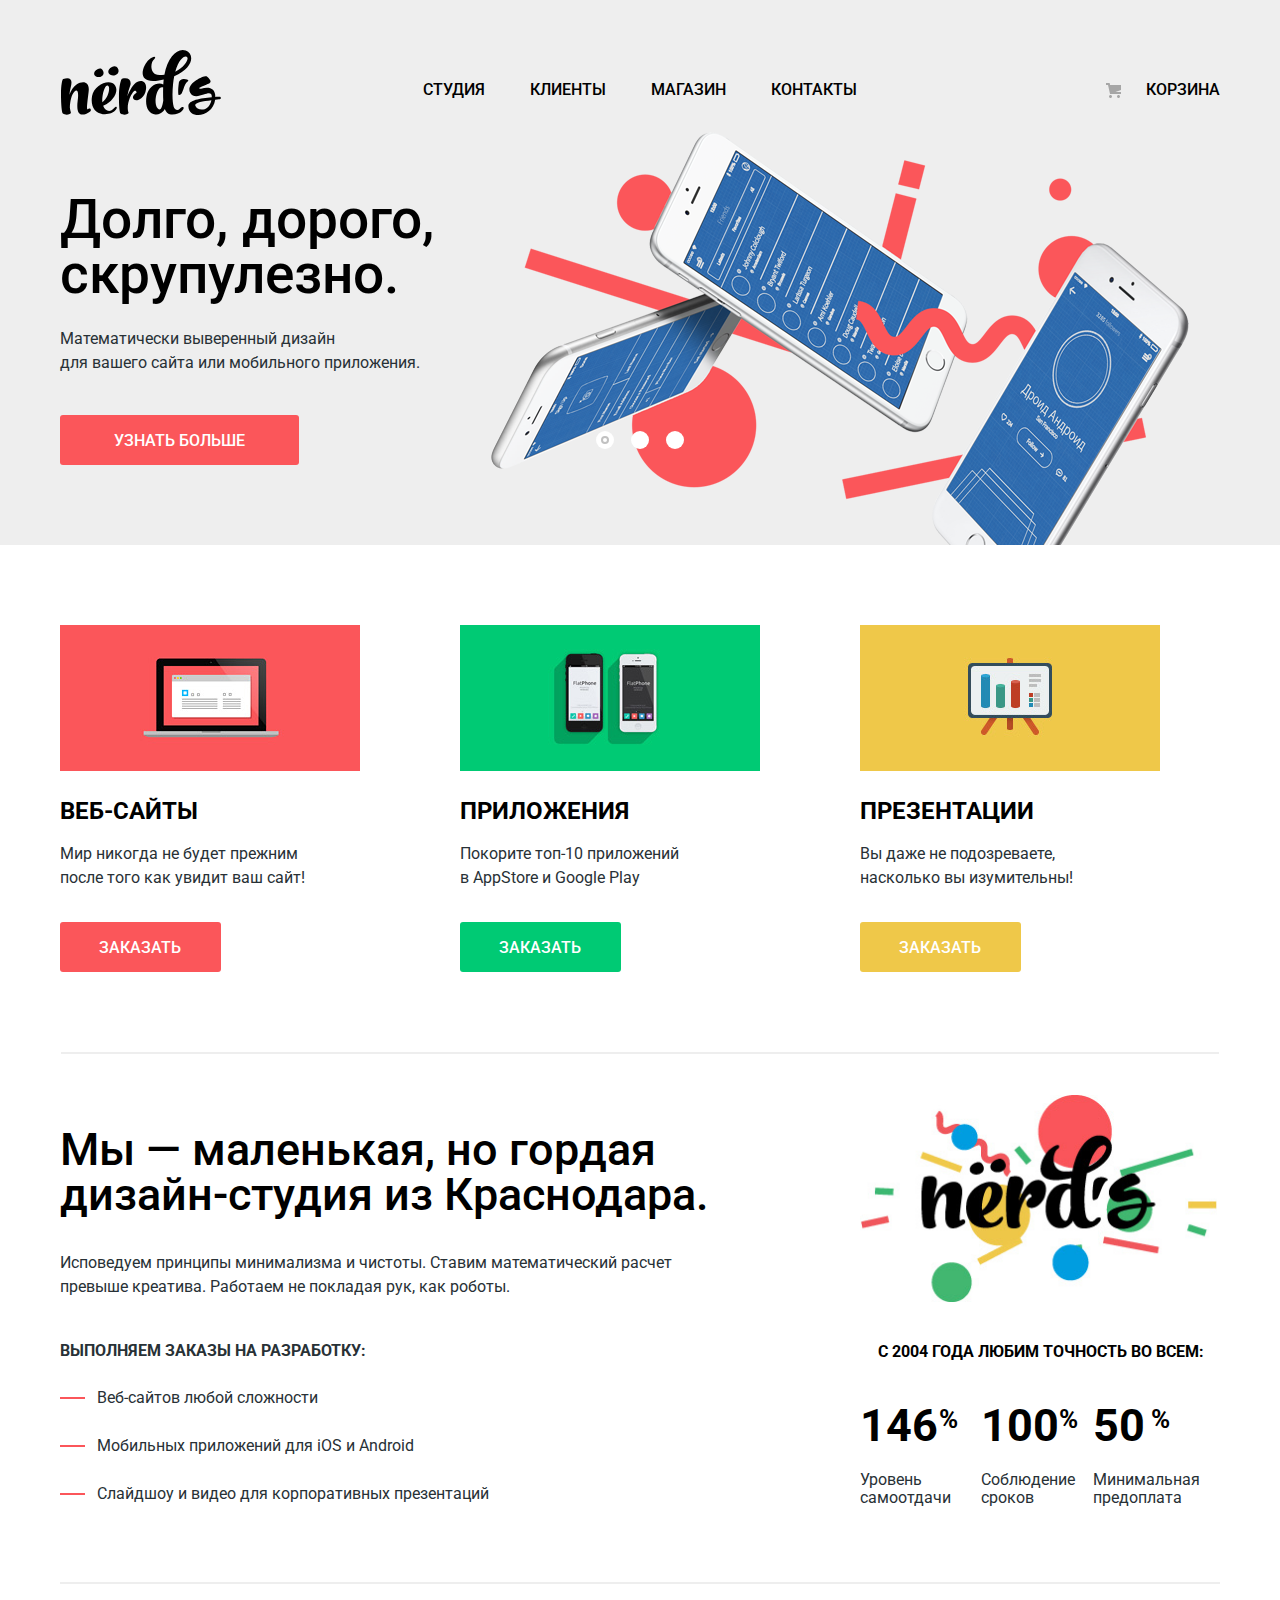
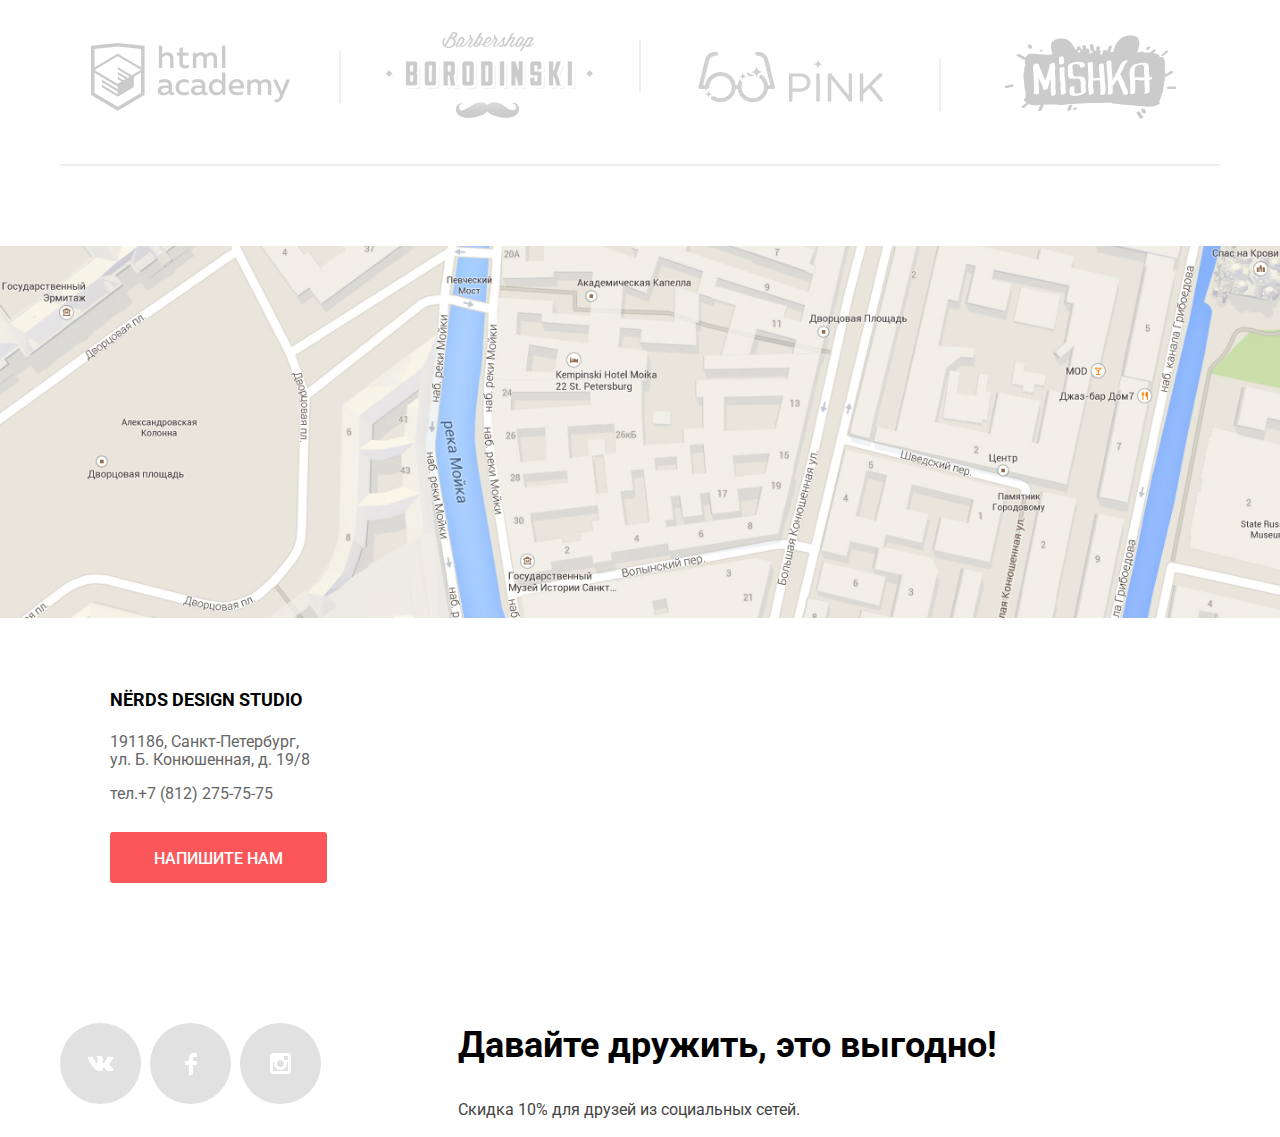
==== index.html @ 9b982741 "почти добил" ====
<!DOCTYPE html>
<html class="page" lang="ru">

<head>
  <meta charset="utf-8">
  <title>HTML Academy: Нёрдс</title>
  <link rel="icon" href="favicon.ico">
  <link rel="icon" href="icon.svg" type="image/svg+xml">
  <link rel="apple-touch-icon" href="apple.png">
  <link rel="manifest" href="manifest.webmanifest">
  <link rel="preconnect" href="https://fonts.gstatic.com">
  <link href="https://fonts.googleapis.com/css2?family=Roboto:wght@400;500;700&display=swap" rel="stylesheet">
  <link rel="stylesheet" href="css/normalize.css">
  <link rel="stylesheet" href="css/style.css">
</head>

<body class="page-body">
  <header class="main-header">
    <div class="main-header-bar">
      <nav class="main-navigation">
        <a class="main-header-logo">
          <img src="img/logo.svg" width="160" height="65" alt="Логотип студии «Нёрдс»">
        </a>
        <ul class="site-navigation">
          <li class="site-navigation-list"><a href="blank.html">Студия</a></li>
          <li class="site-navigation-list"><a href="blank.html">Клиенты</a></li>
          <li class="site-navigation-list"><a href="catalog.html">Магазин</a></li>
          <li class="site-navigation-list"><a href="blank.html">Контакты</a></li>
        </ul>
        <div class="navigation-basket">
          <a class="basket" href="blank.html">Корзина</a>
        </div>
      </nav>
    </div>
  </header>
  <main>
    <h1 class="visually-hidden">Интернет магазин «Nerds»</h1>
    <div class="description-bar">
      <section class="description container">
        <ul class="description-list">
          <li class="description-item-active">
            <div class="description-item-wrapper">
              <p class="description-item-paragraph">Долго, дорого,<br>скрупулезно.</p>
              <p class="description-item-competence">Математически выверенный дизайн<br> для вашего сайта или мобильного приложения.</p>
              <a class="description-study" href="blank.html">Узнать больше</a>
            </div>
          </li>
          <li class="description-item-two">
            <div class="description-item-wrapper">
              <p class="description-item-paragraph">Любим математику<br> как никто другой</p>
              <p class="description-item-competence">Никакого креатива, только математические формулы<br> для расчета идеальных пропорций</p>
              <a class="description-study" href="blank.html">Узнать больше</a>
            </div>
          </li>
          <li class="description-item-three">
            <div class="description-item-wrapper">
              <p class="description-item-paragraph">Только ночь,<br>только хардкор</p>
              <p class="description-item-competence">Работать днем, как все? Мы против этого.<br>Ближе к полуночи работа только начинается.</p>
              <a class="description-study" href="blank.html">Узнать больше</a>
            </div>
          </li>
        </ul>
        <ul class="slider-controls">
          <li><button class="current" type="button" value="slide-1" aria-label="Первый слайд"></button></li>
          <li><button type="button" value="slide-2" aria-label="Второй слайд"></button></li>
          <li><button type="button" value="slide-3" aria-label="Третий слайд"></button></li>
        </ul>
      </section>
    </div>
    <section class="services container">
      <h2 class="visually-hidden">Услуги</h2>
      <ul class="services-list">
        <li class="services-item">
          <img class="services-item-img" src="img/service-pic-1.jpg" width="300" height="146" alt="Изображение сайта на компьютере">
          <h3 class="web">Веб-сайты</h3>
          <p class="services-list-item">Мир никогда не будет прежним<br> после того как увидит ваш сайт!</p>
          <a class="services-order-web" href="blank">Заказать</a>
        </li>
        <li class="services-item">
          <img class="services-item-img" src="img/service-pic-2.jpg" width="300" height="146" alt="Изображение приложений на мобильных устройствах">
          <h3 class="app">Приложения</h3>
          <p class="services-list-item">Покорите топ-10 приложений<br> в AppStore и Google Play</p>
          <a class="services-order-app" href="blank">Заказать</a>
        </li>
        <li class="services-item">
          <img class="services-item-img" src="img/service-pic-3.jpg" width="300" height="146" alt="Изображение презентации">
          <h3 class="presentation">Презентации</h3>
          <p class="services-list-item">Вы даже не подозреваете,<br> насколько вы изумительны!</p>
          <a class="services-order-presentation" href="blank">Заказать</a>
        </li>
      </ul>
    </section>
    <section class="about-us container">
      <h2 class="visually-hidden">О нас</h2>
      <div class="about-us-wrapper">
        <p class="about-us-characteristic">Мы — маленькая, но гордая<br>дизайн-студия из Краснодара.</p>
        <p class="about-us-slogan">Исповедуем принципы минимализма и чистоты. Ставим математический расчет<br>превыше креатива. Работаем не покладая рук, как роботы.</p>
        <p class="about-us-contractor">Выполняем заказы на разработку:</p>
        <ul class="about-us-list">
          <li class="about-us-item">Веб-сайтов любой сложности</li>
          <li class="about-us-item">Мобильных приложений для iOS и Android</li>
          <li class="about-us-item">Слайдшоу и видео для корпоративных презентаций</li>
        </ul>
      </div>
      <div class="about-us-container">
        <img class="about-us-logo" src="img/logo-2.jpg" width="360" height="208" alt="Изображение логотипа в радужной обложке">
        <table class="about-us-exactitude">
          <caption class="about-us-formality">С 2004 года любим точность во всем:</caption>
          <tr class="percent">
            <td class="percent-146">146<sup class="per-cent146">%</sup></td>
            <td class="percent-100">100<sup class="per-cent100">%</sup></td>
            <td class="percent-50">50<sup class="per-cent50">%</sup></td>
          </tr>
          <tr class="ratio">
            <td class="ratio-146">Уровень<br>самоотдачи</td>
            <td class="ratio-100">Соблюдение<br>сроков</td>
            <td class="ratio-50">Минимальная<br>предоплата</td>
          </tr>
        </table>
      </div>
    </section>
    <section class="partners container">
      <h2 class="visually-hidden">Наши партнеры</h2>
      <ul class="partners-list">
        <li>
          <a class="partners-academy" href="https://htmlacademy.ru/intensive/htmlcss"><img src="img/logo-academy.png" width="199" height="67.82" alt="логотип сайта «HTML-Academy»"></a>
        </li>
        <li>
          <a class="partners-borodinski" href="blank.html"><img src="img/logo-borodinski.png" width="209" height="90" alt="логотип сайта барбершопа «Бородинский»"></a>
        </li>
        <li>
          <a class="partners-pink" href="blank.html"><img src="img/logo-pink.png" width="185" height="52" alt="логотип сайта «Pink»"></a>
        </li>
        <li>
          <a class="partners-mishka" href="blank.html"><img src="img/logo-mishka.png" width="173" height="84" alt="логотип сайта «Mishka»"></a>
        </li>
      </ul>
    </section>
  </main>
  <footer class="main-footer">
    <h2 class="visually-hidden">Как нас найти</h2>
    <img class="footer-map" src="img/map.jpg" width="1440" height="416" alt="Изображение адреса на карте">
    <section class="container">
      <div class="find-us">
        <p class="find-us-subtitle">NЁRDS DESIGN STUDIO</p>
        <p class="address">191186, Санкт-Петербург,<br>ул. Б. Конюшенная, д. 19/8</p>
        <p class="contacts-phone">тел.+7 (812) 275-75-75</p> <!--  уточнить ссылка или нет -->
        <a class="write-us" href="blank.html">Напишите нам</a>
      </div>
    </section>
    <section class="footer-social container">
      <h2 class="visually-hidden">Социальные сети</h2>
      <ul class="social-list">
        <li>
          <a class="social-button-vk" href="#">
          </a>
        </li>
        <li>
          <a class="social-button-fb" href="#">
          </a>
        </li>
        <li>
          <a class="social-button-inst" href="#">
          </a>
        </li>
      </ul>
      <div class="friendship-wrapper">
        <p class="friendship">Давайте дружить, это выгодно!</p>
        <p class="discount">Скидка 10% для друзей из социальных сетей.</p>
      </div>
    </section>
  </footer>
  <section class="popup">
    <h2 class="popup-title">Напишите нам</h2>
    <form action="https://echo.htmlacademy.ru" method="post" id="form_message">
      <div class="popup-data">
        <div class="form-field-wrapper">
          <label class="popup-name" id="name" for="name">Ваше имя:</label>
          <input class="popup-input" type="text" name="name" id="name" placeholder="Имя Фамилия">
        </div>
        <div class="form-field-wrapper">
          <label class="popup-mail" id="mail" for="mail">Ваш email:</label>
          <input class="popup-input" type="text" id="mail" name="mail" placeholder="email@example.com">
        </div>
      </div>
      <label class="popup-lead" id="lead" for="lead">Текст письма:</label>
      <textarea class="popup-input-letter" type="text" id="lead" name="lead" placeholder="В свободной форме"></textarea>
      <button class="popup-button" type="submit">Отправить</button>
      <button class="popup-close" type="button" aria-label="Закрыть"></button>
    </form>
  </section>
</body>

</html>
---- css/style.css ----
/*Variables*/

:root {
  --basic-black: #000000;
  --basic-light-black: #283136;

  --basic-dark: #231f20;
  --basic-light-dark: #666666;
  --basic-dark-opacity: #b3b3b3;

  --basic-super-gray: #888888;
  --basic-extra-gray: #444444;
  --basic-dark-gray: #4d4d4d;
  --basic-mildly-gray: #a6a6a6;
  --basic-gray: #eeeeee;
  --basic-light-gray: #e1e1e1;
  --basic-usual-gray: #dbdbdb;
  --special: #dfdfdf;
  --basic-special-gray: #b4b9bb;
  --special-ultra-gray: #d7dcde;
  --special-gray: #d5d5d5;

  --basic-extra-red: #d7373b;
  --basic-mildly-red: #e74246;
  --basic-red: #fb565a;

  --basic-extra-green: #00aa62;
  --basic-mildly-green: #00bc6c;
  --basic-green: #00ca74;

  --basic-extra-yellow: #e5a722;
  --basic-mildly-yellow: #eab534;
  --basic-yellow: #efc849;

  --basic-white: #ffffff;
}

/*Global*/

html {
  box-sizing: border-box;
}

*,
*:before,
*:after {
  box-sizing: inherit;
}



.page-body {
  margin: 0;
  padding: 0;
  font-family: "Roboto", "Verdana", sans-serif;

  min-height: 100%;
  display: grid;
  grid-template-rows: min-content 1fr min-content;
  align-content: start;
}


a {
  text-decoration: none;
}

img {
  max-width: 100%;
  height: auto;
}

.visually-hidden {
  position: absolute;
  width: 1px;
  height: 1px;
  margin: -1px;
  border: 0;
  padding: 0;
  white-space: nowrap;
  clip-path: inset(100%);
  clip: rect(0 0 0 0);
  overflow: hidden;
}

/*Grid*/

.page {
  height: 100%;
}

/*Main header*/

.main-header-bar {
  background-color: var(--basic-gray);
}


/*Main navigation*/

.site-navigation {
  display: flex;
  flex-wrap: wrap;
  list-style: none;
  padding: 0;
  margin: 0;
  padding-top: 6px;
}

.site-navigation-list {
  padding-right: 45px;
}

.site-navigation-list:nth-child(4n) {
  margin-right: 0;
}


.main-navigation,
.basket {
  font-weight: 500;
  font-size: 16px;
  line-height: 30px;
  text-transform: uppercase;
  color: var(--basic-black);
  background-color: transparent;
}

.basket {
  display: flex;
  align-items: baseline;
  justify-content: flex-end;
}

.basket-img {
  padding-right: 24.48px;
}

.main-navigation {
  display: grid;
  grid-template-columns: 362px 678px 119px;
  justify-content: center;
  align-items: center;
  padding-top: 48.98px;
}

.site-navigation .shop {
  position: relative;
}

.shop::after {
  content: "";
  position: absolute;
  width: 74px;
  height: 2px;
  background-color: var(--basic-red);
  right: 1px;
  top: 37px;
}

.main-header,
.description {
  background-color: var(--basic-gray);
}

.site-navigation a,
.basket {
  color: var(--basic-black);
}

.site-navigation a:hover,
.basket:hover {
  color: var(--basic-red);
}

.site-navigation a:active {
  color: var(--basic-black);
  opacity: 0.3;

}

.basket:active {
  color: var(--basic-dark-opacity);
}

.basket {
  padding-left: 40px;
  background-image: url("../img/icon-basket.svg");
  background-repeat: no-repeat;
  background-position: 5px center;
}

.navigation-basket {
  padding-top: 7px;
}


/*Container*/

.container {
  width: 1200px;
  margin: 0 auto;
  padding: 0 20px;
  box-sizing: border-box;
}

/*Slaiders*/

.description {
  position: relative;
  margin-bottom: 80px;
}

.description-bar {
  background-color: var(--basic-gray);
}


.description-list {
  list-style: none;
  margin: 0;
  padding: 0;
}

.description-item-wrapper {
  padding-top: 67px;
}

.description-item-paragraph {
  font-weight: 500;
  font-size: 55px;
  line-height: 55px;
  color: var(--basic-black);
  padding: 0;
  margin: 0;
}

.description-item-competence {
  font-size: 16px;
  line-height: 24px;
  color: var(--basic-light-black);
  padding: 0;
  margin: 0;
  margin-top: 25px;
  margin-bottom: 40px;
}

.description-study {
  font-weight: 500;
  font-size: 16px;
  line-height: 18px;
  color: var(--basic-white);
  background-color: var(--basic-red);
  text-transform: uppercase;
}

.description-study {
  display: inline-block;
  padding: 17px 54px 15px 54px;
  border-radius: 3px;
}

.description-study:hover {
  background-color: var(--basic-mildly-red);

}

.description-study:active {
  background-color: var(--basic-extra-red);
}

.description-study a:active {
  opacity: 0.3;
}

.description-item-active {
  display: grid;
  grid-template-columns: 1fr 1fr;
  padding-bottom: 80px;
  background-image: url(../img/slide-pic-1.png);
  background-repeat: no-repeat;
  background-position-x: 397px;
  background-position-y: -11px;
}

.description-item-two {
  display: grid;
  grid-template-columns: 1fr 1fr;
  padding-bottom: 105px;
  background-image: url(../img/slide-pic-2.png);
  background-repeat: no-repeat;
  background-position-x: right;
  background-position-y: -27px;
  display: none;
}

.description-item-three {
  display: grid;
  grid-template-columns: 1fr 1fr;
  padding-bottom: 105px;
  background-image: url(../img/slide-pic-3.png);
  background-repeat: no-repeat;
  background-position-x: right;
  background-position-y: -27px;
  display: none;
}

.slider-controls {
  list-style: none;
  margin: 0;
  padding: 0;
  position: absolute;
  display: flex;
  justify-content: space-between;
  width: 88px;
  bottom: 92px;
  left: 50%;
  transform: translate(-50%);
}

.slider-controls button {
  padding: 0;
  width: 18px;
  height: 18px;
  background-color: var(--basic-white);
  border: none;
  border-radius: 50%;
  cursor: pointer;
}

.slider-controls .current {
  background-image: url(../img/ellipse.svg);
  background-repeat: no-repeat;
  background-position: center;
}

/*Services*/

.services {
  margin-bottom: 121px;
  position: relative;
}

.services-list {
  display: grid;
  grid-template-columns: 300px 300px 300px;
  column-gap: 100px;
  list-style: none;
  margin: 0;
  padding: 0;
}

.services-list::after {
  content: "";
  position: absolute;
  width: 1158px;
  height: 2px;
  background-color: var(--basic-gray);
  bottom: -82px;
  left: 21px;
}


.services-item-img {
  padding: 0;
  margin: 0;
  margin-bottom: 21px;
}

.services-item h3 {
  font-weight: bold;
  font-size: 24px;
  line-height: 30px;
  text-transform: uppercase;
  color: var(--basic-black);
  padding: 0;
  margin: 0;
  margin-bottom: 16px;
}


.services-list-item {
  font-size: 16px;
  line-height: 24px;
  color: var(--basic-light-black);
  padding: 0;
  margin: 0;
  margin-bottom: 32px;

}

.services-order-web,
.services-order-app,
.services-order-presentation {
  font-weight: 500;
  font-size: 16px;
  line-height: 18px;
  color: var(--basic-white);
  padding: 17px 40px 15px 39px;
  border-radius: 3px;
  text-transform: uppercase;
}

.services-order-web {
  display: inline-block;
  background-color: var(--basic-red);
}

.services-order-web:hover {
  background-color: var(--basic-mildly-red);
}

.services-order-web:active {
  background-color: var(--basic-extra-red);
}

.services-order-app {
  display: inline-block;
  background-color: var(--basic-green);
}

.services-order-app:hover {
  background-color: var(--basic-mildly-green);
}

.services-order-app:active {
  background-color: var(--basic-extra-green);
}

.services-order-presentation {
  display: inline-block;
  background-color: var(--basic-yellow);
}

.services-order-presentation:hover {
  background-color: var(--basic-mildly-yellow);
}

.services-order-presentation:active {
  background-color: var(--basic-extra-yellow);
}

/*About-us*/

.about-us {
  display: grid;
  grid-template-columns: 650px 390px;
  column-gap: 147px;
  margin-bottom: 72px;
  background-repeat: no-repeat;
  background-position: center bottom;
  position: relative;
}


.about-us-container {
  margin: 0 auto;
  padding-right: 30px;
}

.about-us-characteristic {
  font-weight: 500;
  font-size: 45px;
  line-height: 45px;
  color: var(--basic-black);
  margin: 0 auto;
  margin-top: 34px;
}

.about-us-slogan {
  font-size: 16px;
  line-height: 24px;
  color: var(--basic-light-black);
  margin-top: 34px;
}

.about-us-contractor {
  font-weight: bold;
  font-size: 16px;
  line-height: 24px;
  text-transform: uppercase;
  color: var(--basic-light-black);
  margin-top: 40px;
  margin-bottom: -7px;
}

.about-us-list {
  list-style: none;
  padding: 0;
  margin: 0;
}

.about-us-item {
  position: relative;
  font-size: 16px;
  line-height: 24px;
  color: var(--basic-light-black);
  margin-top: 30px;
  padding-left: 37px;
  margin-bottom: -6px;
}

.about-us-item:nth-last-child {
  margin-bottom: 0;
}

.about-us-item::before {
  content: "";
  position: absolute;
  width: 25px;
  height: 2px;
  background-color: var(--basic-red);
  left: 0px;
  top: 11px;
}

.about-us-logo {
  padding-top: 2px;
  margin-bottom: 34px;
  padding-left: 3px;
}

.about-us-formality {
  width: 358px;
  font-weight: bold;
  font-size: 16px;
  line-height: 24px;
  text-transform: uppercase;
  color: var(--basic-black);
  margin-bottom: 27px;
  padding-left: 10px;
}

.percent {
  font-weight: bold;
  font-size: 45px;
  line-height: 64px;
  color: var(--basic-black);
}

.percent-146 {
  padding-right: 8px;
}

.percent-50 {
  margin-left: 8px;
}

.percent sup {
  font-weight: bold;
  font-size: 26px;
  line-height: 40px;
}

.per-cent146 {
  padding-left: 1px;
}

.per-cent50 {
  padding-left: 6px;
}

.ratio {
  font-size: 16px;
  line-height: 18px;
  color: var(--basic-light-black);

}

.ratio-146 {
  padding-top: 9px;
  padding-right: 5px;
}

.ratio-100 {
  padding-top: 10px;
}

.ratio-50 {
  padding-top: 10px;
}

/*Partners*/

.partners {
  margin-bottom: 80px;
}

.partners-list {
  list-style: none;
  padding: 0;
  margin: 0;
  display: grid;
  grid-template-columns: 260px 260px 260px 260px;
  grid-gap: 40px;
  align-items: center;
  position: relative;
  border-top: 2px solid var(--basic-gray);
  border-bottom: 2px solid var(--basic-gray);
  padding-top: 48px;
  padding-bottom: 42px;
}

.partners-academy,
.partners-borodinski,
.partners-pink,
.partners-mishka {
  display: flex;
  justify-content: center;
  opacity: 0.2;
}

.partners-list img {
  display: block;
}

.partners-academy:hover {
  opacity: 1;
}

.partners-borodinski:hover {
  opacity: 1;
}

.partners-pink:hover {
  opacity: 1;
}

.partners-mishka:hover {
  opacity: 1;
}

.partners-academy:active {
  opacity: 0.1;
}

.partners-borodinski:active {
  opacity: 0.1;
}

.partners-pink:active {
  opacity: 0.1;
}

.partners-mishka:active {
  opacity: 0.1;
}

.partners-list li {
  position: relative;
}

.partners-list li::after {
  content: "";
  position: absolute;
  width: 2px;
  height: 52px;
  background-color: var(--basic-gray);
  right: -21px;
  top: 8px;
}

.partners-list li:nth-child(4n+4)::after {
  content: "";
  position: absolute;
  width: 2px;
  height: 52px;
  background-color: var(--basic-white);
  right: 10px;
  top: 10px;
}


/* Main footer*/

.main-footer-bar {
  background-color: var(--basic-super-gray);
}

.footer-map {
  display: block;
  margin: auto;
}

.find-us {
  padding: 49px 39px 47px 50px;
  width: 319px;
  height: 308px;
  background-color: var(--basic-white);
}

.find-us-subtitle {
  font-weight: bold;
  font-size: 18px;
  line-height: 30px;
  text-transform: uppercase;
  color: var(--basic-black);
}

.address,
.contacts-phone {
  font-size: 16px;
  line-height: 18px;
  color: var(--basic-light-dark);
}

.contacts-phone {
  margin-bottom: 47px;
}


.write-us {
  font-weight: 500;
  font-size: 16px;
  line-height: 18px;
  text-transform: uppercase;
  color: var(--basic-white);
  background-color: var(--basic-red);
  padding: 17px 44px 15px 44px;
  border-radius: 3px;
}

.friendship-wrapper {
  padding-left: 11px;
}

.friendship {
  font-weight: bold;
  font-size: 36px;
  line-height: 36px;
  color: var(--basic-black);
}

.discount {
  font-size: 16px;
  line-height: 22px;
  color: var(--basic-extra-gray);
}

/*Social-networks*/

.footer-social {
  display: grid;
  grid-template-columns: 1fr 2fr;
  align-items: center;
  margin-top: 65px;
}

.social-list {
  list-style: none;
  display: flex;
  align-items: center;
  padding: 0;
  margin: 0;
}

.social-list a {
  position: relative;
  width: 81px;
  height: 81px;
  display: flex;
  justify-content: center;
  align-items: center;
  border-radius: 50%;
  background-color: var(--basic-light-gray);
  box-sizing: border-box;
  margin-right: 9px;
}

.social-button-vk::before {
  content: "";
  position: absolute;
  width: 26px;
  height: 15px;
  background-image: url("../img/icon-vk.svg");
  background-repeat: no-repeat;
  background-position: center;

}

.social-button-fb::before {
  content: "";
  position: absolute;
  width: 12px;
  height: 22px;
  background-image: url("../img/icon-fb.svg");
  background-repeat: no-repeat;
  background-position: center;

}

.social-button-inst::before {
  content: "";
  position: absolute;
  width: 21px;
  height: 21px;
  background-image: url("../img/icon-insta.svg");
  background-repeat: no-repeat;
  background-position: center;

}

.social-button-vk:hover {
  background-color: var(--basic-mildly-red);

}

.social-button-fb:hover {
  background-color: var(--basic-mildly-red);

}

.social-button-inst:hover {
  background-color: var(--basic-mildly-red);

}


.social-button-vk:active {
  background-color: var(--basic-extra-red);
  box-shadow: inset 0px 3px 0px rgba(0, 1, 1, 0.1);
}

.social-button-vk:active::before {
  background-color: var(--basic-extra-red);
  opacity: 0.3;
}

.social-button-fb:active {
  background-color: var(--basic-extra-red);
  box-shadow: inset 0px 3px 0px rgba(0, 1, 1, 0.1);
}

.social-button-fb:active::before {
  background-color: var(--basic-extra-red);
  opacity: 0.3;
}

.social-button-inst:active {
  background-color: var(--basic-extra-red);
  box-shadow: inset 0px 3px 0px rgba(0, 1, 1, 0.1);
}

.social-button-inst:active::before {
  background-color: var(--basic-extra-red);
  opacity: 0.3;
}


/*  Popup*/

.popup {
  display: none;

  position: fixed;
  left: 50%;
  width: 960px;
  top: 50%;
  padding: 63px 90px 84px 100px;
  background-color: var(--basic-white);
  box-shadow: 0px 20px 40px rgba(0, 0, 0, 0.4);
  transform: translate(-50%, -50%);
}

.popup-title {
  font-weight: bold;
  font-size: 45px;
  line-height: 53px;
  color: var(--basic-black);
}

.popup-name,
.popup-mail,
.popup-lead {
  font-weight: bold;
  font-size: 16px;
  line-height: 18px;
  color: var(--basic-black);
}


.popup-button {
  font-family: inherit;
  font-weight: 500;
  font-size: 16px;
  line-height: 18px;
  text-transform: uppercase;
  color: var(--basic-white);
  background-color: var(--basic-red);
  padding: 17px 83px 15px 83px;
  border-radius: 3px;
  border: none;
}

.popup-input {
  font-family: inherit;
  width: 360px;
  height: 50px;
  border: 2px solid var(--special-ultra-gray);
  border-radius: 3px;
  cursor: pointer;
  padding-left: 14px;
  margin-top: 17px;
}

.popup-name {
  padding-right: 37px;
}

.popup-input:hover,
.popup-input-letter:hover {
  border: 2px solid var(--basic-special-gray);
}

.popup-input:focus::-webkit-input-placeholder,
.popup-mail:focus::-webkit-input-placeholder,
.popup-input-letter:focus::-webkit-input-placeholder {
  color: var(--basic-extra-gray);
}

.popup-input:focus::-moz-placeholder,
.popup-mail:focus::-moz-placeholder,
.popup-input-letter:focus::-moz-placeholder {
  color: var(--basic-extra-gray);
}

.popup-input-letter {
  width: 760px;
  height: 118px;
  border: 2px solid var(--special-ultra-gray);
  border-radius: 3px;
  margin-bottom: 47px;
  resize: none;
  cursor: pointer;
  padding-left: 15px;
  padding-top: 13px;
}

.popup-data {
  display: flex;
  justify-content: space-between;
  margin-bottom: 99px;
}

.popup-close {
  position: absolute;
  padding: 0;
  margin: 0;
  right: 90px;
  top: 66px;
  width: 21px;
  height: 21px;
  background-image: url(../img/close-popup.svg);
  background-repeat: no-repeat;
  background-color: transparent;
  border: 0;
  cursor: pointer;
  opacity: 0.3;
  outline: none;
}

.popup-close:hover {
  opacity: 1;
}

.popup-close:active {
  opacity: 0.1;
}

/*Catalog*/

/*Main header*/

.main-header-bar-title {
  background-color: var(--basic-gray);
  padding-top: 1px;
  padding-bottom: 117px;
  margin-bottom: 55px;
}


.page-title {
  font-weight: 500;
  font-size: 55px;
  line-height: 55px;
  color: var(--basic-black);
  text-align: center;
  padding-top: 29px;
  margin-bottom: -9px;
}

/*Filters*/

.filter-item legend {
  font-weight: bold;
  font-size: 18px;
  line-height: 30px;
  color: var(--basic-black);
  text-transform: uppercase;
}

.filter-item {
  margin: 0;
  padding: 0;
}

.range-filter {
  width: 260px;
  margin-top: 49px;
  margin-bottom: 54px;
}

.range-controls {
  position: relative;
  height: 80px;
  margin-bottom: 14px;
  padding-top: 39px;
  padding-right: 20px;
  padding-left: 20px;
  background-color: var(--basic-gray);
  border-radius: 5px;
}

.range-controls .scale {
  height: 2px;
  background: var(--special-ultra-gray);
}

.range-controls .bar {
  width: 70%;
  height: 2px;
  background: var(--basic-green);
}

.range-controls .toggle {
  position: absolute;
  top: 50%;
  left: 0;
  width: 4px;
  height: 4px;
  padding: 0;
  border: 8px solid var(--basic-white);
  background-color: var(--basic-mildly-gray);
  border-radius: 50%;
  box-shadow: 0px 2px 1px rgba(0, 0, 0, 0.15);
  cursor: pointer;
  box-sizing: content-box;
  transform: translateY(-50%);
}

.range-controls .toggle-min {
  left: 18px;
}

.range-controls .toggle-max {
  left: 160px;
}

.price-controls {
  display: flex;
  justify-content: space-between;
  margin-bottom: 11px;
}


.price-controls label {
  text-transform: uppercase;
  font-size: 16px;
}

.price-controls input {
  width: 80px;
  padding: 10px;
  margin-left: 10px;
  text-align: center;
  color: var(--basic-light-black);
  border: none;
  border-radius: 5px;
  background-color: var(--basic-gray);
  font-family: inherit;
  font-size: inherit;
  outline: none;
}

.filters {
  width: 260px;
}


.filter fieldset {
  padding: 0;
  margin: 0;
  border: none;
}

.mesh {
  margin-bottom: 15px;
}



.mesh-list {
  margin: 0;
  padding: 0;
}

.specificity {
  padding-top: 28px;
  margin-bottom: 16px;
}


.filter-option label {
  position: relative;
  cursor: pointer;
  user-select: none;
}


.filter-input-radio+label::before {
  content: "";
  position: absolute;
  left: -35px;
  top: -3px;
  width: 25px;
  height: 25px;
  background-image: url("../img/radio-off.svg");
  background-repeat: no-repeat;
  opacity: 0.4;
}

.filter-input-radio:checked+label::before {
  content: "";
  position: absolute;
  left: -35px;
  top: -3px;
  width: 25px;
  height: 25px;
  background-image: url("../img/radio-on.svg");
  background-repeat: no-repeat;
  opacity: 0.4;
}

.filter-input-radio+label:hover::before,
.filter-input-radio:checked+label:hover::after {
  opacity: 1;
}

.filter-input-checkbox+label::before {
  content: "";
  position: absolute;
  left: -35px;
  top: 0;
  width: 23px;
  height: 23px;
  background-image: url("../img/checkbox-off.svg");
  background-repeat: no-repeat;
  opacity: 0.4;
}

.filter-input-checkbox:checked+label::before {
  content: "";
  position: absolute;
  left: -35px;
  top: 0;
  width: 25px;
  height: 23px;
  background-image: url("../img/checkbox-on.svg");
  background-repeat: no-repeat;
  opacity: 0.4;
}



.filter-input-checkbox+label:hover::before,
.filter-input-checkbox:checked+label:hover::after {
  opacity: 1;
}



.filter legend {
  font-size: 18px;
  line-height: 30px;
}


.filter ul {
  padding: 0;
  margin: 0;
  line-height: 19px;

}

.filter-option {
  padding-left: 35px;
  margin-bottom: 20px;
}

.mesh-list,
.specificity-list {
  list-style: none;
}

.mesh,
.specificity {
  font-weight: bold;
  font-size: 18px;
  line-height: 30px;
  text-transform: uppercase;
  color: var(--basic-black);
}



.filter-radio,
.filter-checkbox {
  font-size: 16px;
  line-height: 19px;
  color: var(--basic-light-black);
}

.show-button {
  font-weight: 500;
  font-size: 16px;
  line-height: 18px;
  text-transform: uppercase;
  color: var(--basic-black);
  background-color: var(--basic-gray);
  padding: 17px 89px 15px 88px;
  border-radius: 3px;
  border: none;
  margin-top: 34px;
}

.show-button:hover {
  background-color: var(--special);
}

.show-button:focus {
  background-color: var(--special-gray);
}

/*Grids filters*/

.filters-wrapper {
  display: grid;
  grid-template-columns: 1fr 2fr;
}


/*Cards*/

.sort {
  display: flex;
  width: 100%;
  justify-content: space-between;
  text-transform: uppercase;
}

.sort-paragraph {
  font-weight: bold;
  font-size: 18px;
  line-height: 30px;
  color: var(--basic-black);
  margin-bottom: 49px;
  margin-top: 0;
}

.sort-list {
  display: flex;
  justify-content: space-between;
  margin: 0;
  padding: 0;
  width: 358px;
  list-style: none;
  font-size: 14px;
  line-height: 18px;
  color: var(--basic-black);
  box-sizing: content-box;
  padding-top: 6px;
}

.sort-list-button {
  list-style: none;
  width: 40px;
  display: flex;
  justify-content: space-between;
  margin-left: 24px;
}

.button-down,
.button-up {
  fill: var(--basic-mildly-gray);
  opacity: 0.2;
}

.button-down:hover,
.button-up:hover {
  fill: var(--basic-mildly-gray);
  opacity: 1;
}

.button-down:active,
.button-up:active {
  fill: var(--basic-dark);
}

.cards {
  padding-left: 15px;
}


.cards-list {
  position: relative;
  display: flex;
  width: 760px;
  flex-wrap: wrap;
  list-style: none;
  padding: 0;
  margin: 0;
  margin-bottom: 23px;

}

.cards-item {
  position: relative;
  margin-right: 43px;
  margin-bottom: 32px;
  padding-top: 40px;
  border-radius: 5px;
  overflow: hidden;
}

.cards-item:hover {
  box-shadow: 0px 6px 15px rgba(0, 1, 1, 0.25);
}

.cards-item::before {
  content: "";
  position: absolute;
  top: 0;
  left: 0;
  width: 100%;
  height: 40px;
  background-color: var(--basic-dark-gray);
  opacity: 0.12;
}

.cards-item:hover::before {
  opacity: 1;
}

.cards-item img {
  display: block;
  width: 100%;
}


.cards-item:nth-child(2n) {
  margin-right: 0;
}

.shopping-menu-subtitle {
  font-weight: bold;
  font-size: 18px;
  line-height: 30px;
  color: var(--basic-black);
  text-transform: uppercase;
}

.shopping-menu-description {
  font-size: 16px;
  line-height: 18px;
  color: var(--basic-light-dark);
  padding: 0;
  margin: 0;
  padding-bottom: 34px;

}

.shopping-menu {
  display: none;
  position: absolute;
  background-color: var(--basic-gray);
  text-align: center;
  width: 360px;
  height: 231px;
  padding-top: 26px;
  bottom: 0;
  left: 0;
  right: 0;
}

.cards-item:hover .shopping-menu {
  display: block;
}

.shopping-menu h3 {
  padding: 0;
  margin: 0;
  margin-bottom: 12px;
}

.shopping-menu-subtitle:hover {
  color: var(--basic-red);
}

.shopping-menu-subtitle:active {
  color: var(--basic-black);
  opacity: 0.3;
}

.cards-cost {
  display: block;
  width: 200px;
  margin: 0 auto;
  font-weight: 500;
  font-size: 16px;
  line-height: 18px;
  text-transform: uppercase;
  color: var(--basic-white);
  background-color: var(--basic-red);
  padding: 17px 72px 15px 72px;
  border-radius: 3px;
  border: none;
  cursor: pointer;
}


.cards-cost:hover {
  background-color: var(--basic-mildly-red);
}

.cards-cost:focus: {
  background-color: var(--basic-extra-red);
  border: none;
}


/*Pagination*/

.pagination-list {
  list-style: none;
  display: flex;
  padding: 0;
  margin: 0;
}

.pagination-container {
  display: flex;
  align-items: baseline;
  margin-bottom: 60px;
}

.pagination-item {
  margin-right: 11px;
}

.pagination-item a {
  display: block;
  padding: 0;
  margin: 0;
  width: 50px;
  height: 50px;
  display: flex;
  justify-content: center;
  align-items: center;
  padding: 17px 20px 15px 20px;
  font-weight: 500;
  font-size: 16px;
  line-height: 18px;
  color: var(--basic-black);
  background-color: var(--basic-gray);
  border-radius: 5px;
  border: 3px solid var(--basic-gray);
}

.pagination-item a:hover {
  background-color: var(--special);
  border-color: var(--special);
}

.pagination-item a:focus {
  background-color: var(--special-gray);
  border-color: var(--special-gray);
  box-shadow: inset 0px 3px 0px rgba(0, 1, 1, 0.1);
  border-radius: 3px;
}

.pagination-item-current a {
  padding: 17px 20px 15px 20px;
  background-color: var(--basic-white);
  border-color: var(--basic-gray);
  box-sizing: border-box;
}

.pagination-item-next {
  display: block;
  background-color: var(--basic-gray);
  width: 260px;
  height: 50px;
  padding: 17px 77px 15px 79px;
  border-radius: 3px;
  border: none;
  font-weight: 500;
  font-size: 16px;
  line-height: 18px;
  text-transform: uppercase;
  color: var(--basic-black);
  box-sizing: border-box;
  cursor: pointer;
}

.pagination-item-next a {
  color: var(--basic-black);
}
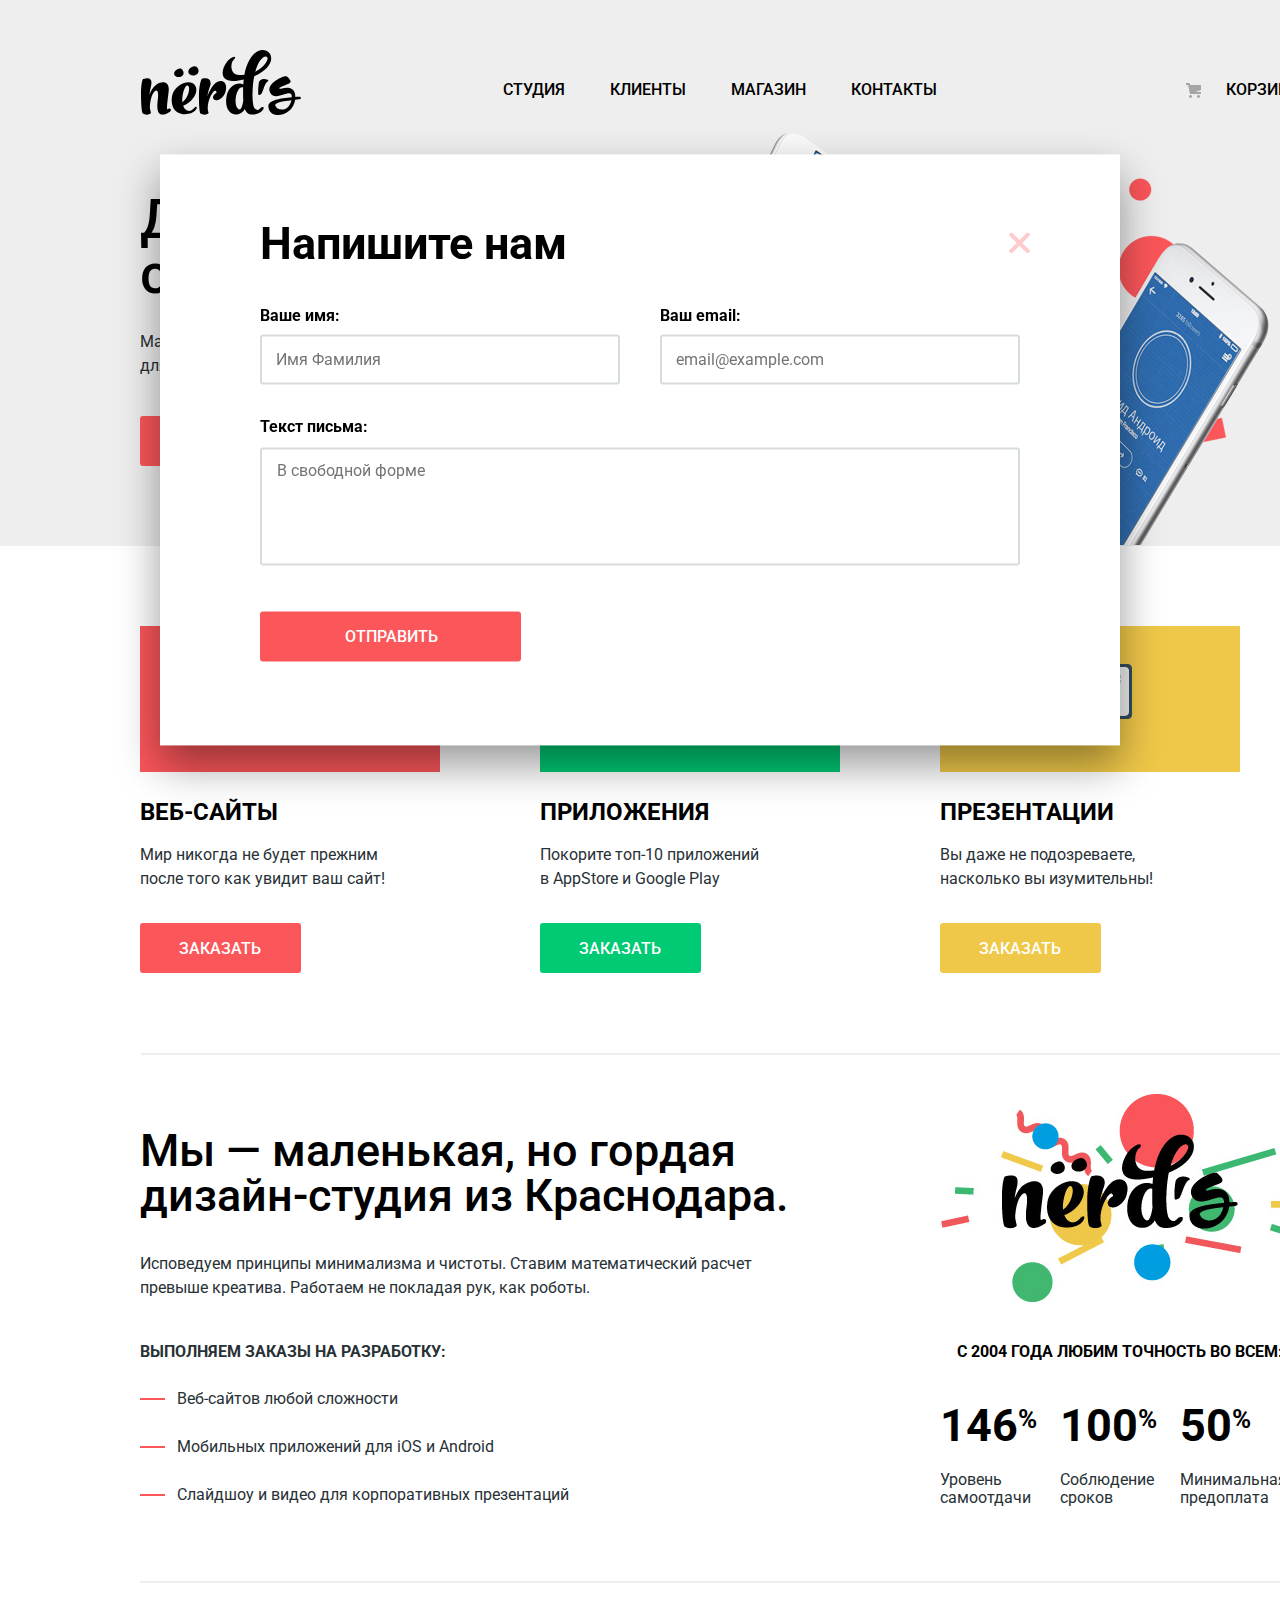
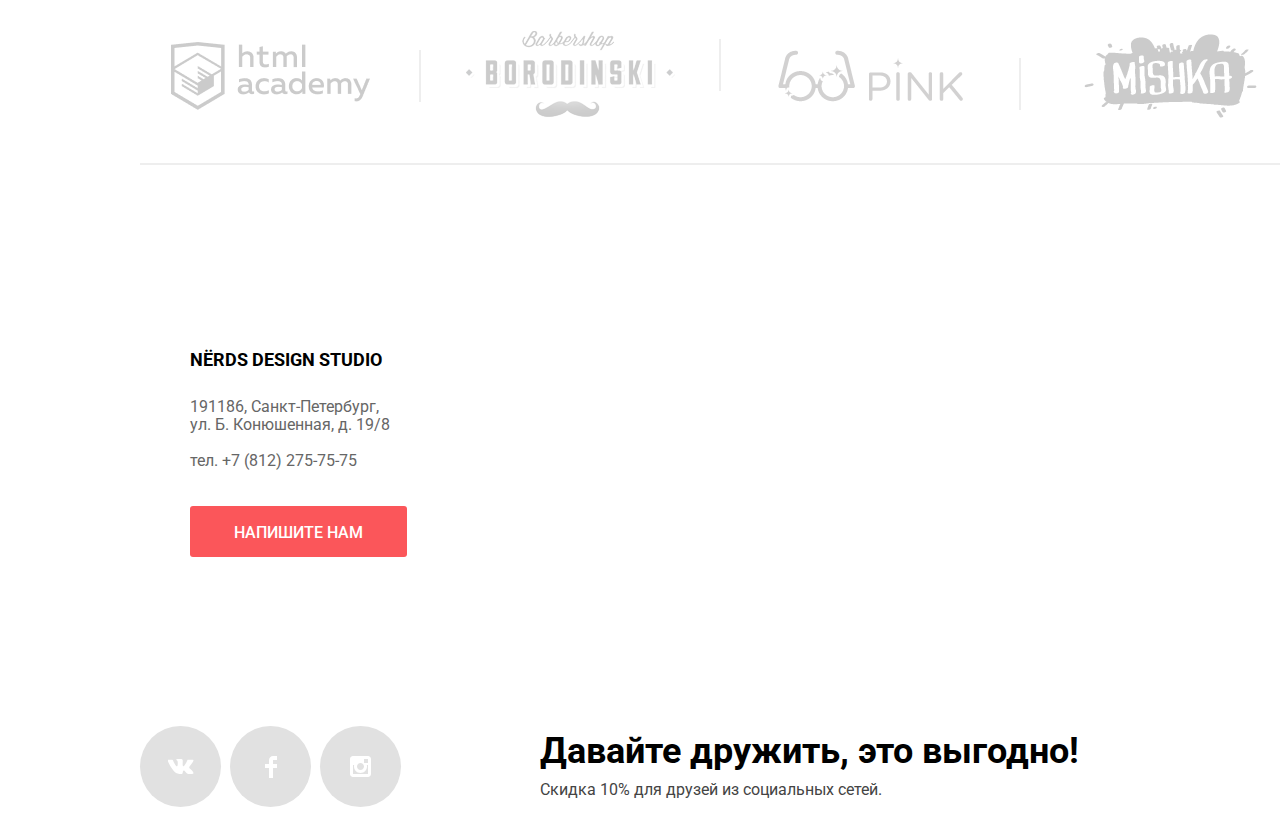
==== commit d3abca6e: "скрипт" ====
--- a/index.html
+++ b/index.html
@@ -41,7 +41,7 @@
           <li class="description-item-active">
             <div class="description-item-wrapper">
               <p class="description-item-paragraph">Долго, дорого,<br>скрупулезно.</p>
-              <p class="description-item-competence">Математически выверенный дизайн<br> для вашего сайта или мобильного приложения.</p>
+              <p class="description-item-competence-active">Математически выверенный дизайн<br> для вашего сайта или мобильного приложения.</p>
               <a class="description-study" href="blank.html">Узнать больше</a>
             </div>
           </li>
@@ -74,19 +74,19 @@
           <img class="services-item-img" src="img/service-pic-1.jpg" width="300" height="146" alt="Изображение сайта на компьютере">
           <h3 class="web">Веб-сайты</h3>
           <p class="services-list-item">Мир никогда не будет прежним<br> после того как увидит ваш сайт!</p>
-          <a class="services-order-web" href="blank">Заказать</a>
+          <a class="services-order-web" href="blank.html">Заказать</a>
         </li>
         <li class="services-item">
           <img class="services-item-img" src="img/service-pic-2.jpg" width="300" height="146" alt="Изображение приложений на мобильных устройствах">
           <h3 class="app">Приложения</h3>
           <p class="services-list-item">Покорите топ-10 приложений<br> в AppStore и Google Play</p>
-          <a class="services-order-app" href="blank">Заказать</a>
+          <a class="services-order-app" href="blank.html">Заказать</a>
         </li>
         <li class="services-item">
           <img class="services-item-img" src="img/service-pic-3.jpg" width="300" height="146" alt="Изображение презентации">
           <h3 class="presentation">Презентации</h3>
           <p class="services-list-item">Вы даже не подозреваете,<br> насколько вы изумительны!</p>
-          <a class="services-order-presentation" href="blank">Заказать</a>
+          <a class="services-order-presentation" href="blank.html">Заказать</a>
         </li>
       </ul>
     </section>
@@ -107,14 +107,14 @@
         <table class="about-us-exactitude">
           <caption class="about-us-formality">С 2004 года любим точность во всем:</caption>
           <tr class="percent">
-            <td class="percent-146">146<sup class="per-cent146">%</sup></td>
-            <td class="percent-100">100<sup class="per-cent100">%</sup></td>
-            <td class="percent-50">50<sup class="per-cent50">%</sup></td>
+            <td class="percent-146">146<sup>%</sup></td>
+            <td class="percent-100">100<sup>%</sup></td>
+            <td class="percent-50">50<sup>%</sup></td>
           </tr>
           <tr class="ratio">
-            <td class="ratio-146">Уровень<br>самоотдачи</td>
-            <td class="ratio-100">Соблюдение<br>сроков</td>
-            <td class="ratio-50">Минимальная<br>предоплата</td>
+            <td class="ratio-para">Уровень<br>самоотдачи</td>
+            <td class="ratio-para">Соблюдение<br>сроков</td>
+            <td class="ratio-para">Минимальная<br>предоплата</td>
           </tr>
         </table>
       </div>
@@ -139,13 +139,13 @@
   </main>
   <footer class="main-footer">
     <h2 class="visually-hidden">Как нас найти</h2>
-    <img class="footer-map" src="img/map.jpg" width="1440" height="416" alt="Изображение адреса на карте">
+    <iframe class="footer-map" src="https://www.google.com/maps/embed?pb=!1m18!1m12!1m3!1d1998.6036253003165!2d30.320858716173472!3d59.938719169054075!2m3!1f0!2f0!3f0!3m2!1i1024!2i768!4f13.1!3m3!1m2!1s0x4696310fca145cc1%3A0x42b32648d8238007!2z0JHQvtC70YzRiNCw0Y8g0JrQvtC90Y7RiNC10L3QvdCw0Y8g0YPQuy4sIDE5LzgsINCh0LDQvdC60YIt0J_QtdGC0LXRgNCx0YPRgNCzLCAxOTExODY!5e0!3m2!1sru!2sru!4v1615223407312!5m2!1sru!2sru" width="1440" height="416" style="border:0;" allowfullscreen loading="lazy" title="Изображение адреса на карте"></iframe>
     <section class="container">
       <div class="find-us">
         <p class="find-us-subtitle">NЁRDS DESIGN STUDIO</p>
         <p class="address">191186, Санкт-Петербург,<br>ул. Б. Конюшенная, д. 19/8</p>
-        <p class="contacts-phone">тел.+7 (812) 275-75-75</p> <!--  уточнить ссылка или нет -->
-        <a class="write-us" href="blank.html">Напишите нам</a>
+        <p class="contacts-phone">тел. +7 (812) 275-75-75</p>
+        <a class="write-us" href="form.html">Напишите нам</a>
       </div>
     </section>
     <section class="footer-social container">
@@ -153,14 +153,17 @@
       <ul class="social-list">
         <li>
           <a class="social-button-vk" href="#">
+            <span class="visually-hidden">Вконтакте</span>
           </a>
         </li>
         <li>
           <a class="social-button-fb" href="#">
+            <span class="visually-hidden">Фэйсбук</span>
           </a>
         </li>
         <li>
           <a class="social-button-inst" href="#">
+            <span class="visually-hidden">Инстаграмм</span>
           </a>
         </li>
       </ul>
@@ -170,9 +173,9 @@
       </div>
     </section>
   </footer>
-  <section class="popup">
-    <h2 class="popup-title">Напишите нам</h2>
+  <section class="popup modal-show">
     <form action="https://echo.htmlacademy.ru" method="post" id="form_message">
+      <h2 class="popup-title">Напишите нам</h2>
       <div class="popup-data">
         <div class="form-field-wrapper">
           <label class="popup-name" id="name" for="name">Ваше имя:</label>
@@ -189,6 +192,7 @@
       <button class="popup-close" type="button" aria-label="Закрыть"></button>
     </form>
   </section>
+  <script src="js/popup.js"></script>
 </body>
 
 </html>
--- a/css/style.css
+++ b/css/style.css
@@ -53,13 +53,11 @@
   margin: 0;
   padding: 0;
   font-family: "Roboto", "Verdana", sans-serif;
-
   min-height: 100%;
   display: grid;
   grid-template-rows: min-content 1fr min-content;
   align-content: start;
 }
-
 
 a {
   text-decoration: none;
@@ -235,14 +233,24 @@
   margin: 0;
 }
 
-.description-item-competence {
+.description-item-competence-active {
   font-size: 16px;
   line-height: 24px;
   color: var(--basic-light-black);
   padding: 0;
   margin: 0;
-  margin-top: 25px;
-  margin-bottom: 40px;
+  margin-top: 28px;
+  margin-bottom: 38px;
+}
+
+.description-item-competence {
+  font-size: 16px;
+  line-height: 24px;
+  color: var(--basic-light-black);
+  padding: 0;
+  margin: 0;
+  margin-top: 38px;
+  margin-bottom: 27px;
 }
 
 .description-study {
@@ -286,22 +294,22 @@
 .description-item-two {
   display: grid;
   grid-template-columns: 1fr 1fr;
-  padding-bottom: 105px;
+  padding-bottom: 80px;
   background-image: url(../img/slide-pic-2.png);
   background-repeat: no-repeat;
-  background-position-x: right;
-  background-position-y: -27px;
+  background-position-x: 397px;
+  background-position-y: -11px;
   display: none;
 }
 
 .description-item-three {
   display: grid;
   grid-template-columns: 1fr 1fr;
-  padding-bottom: 105px;
+  padding-bottom: 80px;
   background-image: url(../img/slide-pic-3.png);
   background-repeat: no-repeat;
-  background-position-x: right;
-  background-position-y: -27px;
+  background-position-x: 397px;
+  background-position-y: -11px;
   display: none;
 }
 
@@ -326,6 +334,7 @@
   border: none;
   border-radius: 50%;
   cursor: pointer;
+  outline: none;
 }
 
 .slider-controls .current {
@@ -444,9 +453,9 @@
 
 .about-us {
   display: grid;
-  grid-template-columns: 650px 390px;
-  column-gap: 147px;
-  margin-bottom: 72px;
+  justify-content: space-between;
+  grid-template-columns: 650px 360px;
+  margin-bottom: 74px;
   background-repeat: no-repeat;
   background-position: center bottom;
   position: relative;
@@ -455,7 +464,6 @@
 
 .about-us-container {
   margin: 0 auto;
-  padding-right: 30px;
 }
 
 .about-us-characteristic {
@@ -515,20 +523,22 @@
 }
 
 .about-us-logo {
-  padding-top: 2px;
-  margin-bottom: 34px;
-  padding-left: 3px;
+  margin-bottom: 33px;
+}
+
+.about-us-exactitude {
+  width: 100%;
+  border-collapse: collapse;
 }
 
 .about-us-formality {
-  width: 358px;
   font-weight: bold;
   font-size: 16px;
   line-height: 24px;
   text-transform: uppercase;
   color: var(--basic-black);
-  margin-bottom: 27px;
-  padding-left: 10px;
+  margin-bottom: 30px;
+  text-align: center;
 }
 
 .percent {
@@ -538,13 +548,11 @@
   color: var(--basic-black);
 }
 
-.percent-146 {
-  padding-right: 8px;
-}
-
-.percent-50 {
-  margin-left: 8px;
-}
+.percent td {
+  padding: 0;
+  width: 33.33%;
+}
+
 
 .percent sup {
   font-weight: bold;
@@ -552,32 +560,16 @@
   line-height: 40px;
 }
 
-.per-cent146 {
-  padding-left: 1px;
-}
-
-.per-cent50 {
-  padding-left: 6px;
-}
 
 .ratio {
   font-size: 16px;
   line-height: 18px;
   color: var(--basic-light-black);
-
-}
-
-.ratio-146 {
-  padding-top: 9px;
-  padding-right: 5px;
-}
-
-.ratio-100 {
-  padding-top: 10px;
-}
-
-.ratio-50 {
-  padding-top: 10px;
+}
+
+.ratio-para {
+  padding: 0;
+  padding-top: 13px;
 }
 
 /*Partners*/
@@ -678,14 +670,18 @@
 }
 
 .footer-map {
+  position: relative;
   display: block;
   margin: auto;
+  margin-bottom: 36px;
 }
 
 .find-us {
-  padding: 49px 39px 47px 50px;
+  position: absolute;
+  padding: 31px 39px 47px 50px;
   width: 319px;
   height: 308px;
+  margin-top: -401px;
   background-color: var(--basic-white);
 }
 
@@ -695,6 +691,7 @@
   line-height: 30px;
   text-transform: uppercase;
   color: var(--basic-black);
+  margin-bottom: 23px;
 }
 
 .address,
@@ -704,8 +701,12 @@
   color: var(--basic-light-dark);
 }
 
+.address {
+  margin-bottom: 18px;
+}
+
 .contacts-phone {
-  margin-bottom: 47px;
+  margin-bottom: 54px;
 }
 
 
@@ -721,7 +722,7 @@
 }
 
 .friendship-wrapper {
-  padding-left: 11px;
+  padding-left: 13px;
 }
 
 .friendship {
@@ -735,6 +736,8 @@
   font-size: 16px;
   line-height: 22px;
   color: var(--basic-extra-gray);
+  margin-top: -26px;
+  margin-bottom: 36px;
 }
 
 /*Social-networks*/
@@ -743,7 +746,6 @@
   display: grid;
   grid-template-columns: 1fr 2fr;
   align-items: center;
-  margin-top: 65px;
 }
 
 .social-list {
@@ -851,7 +853,6 @@
 
 .popup {
   display: none;
-
   position: fixed;
   left: 50%;
   width: 960px;
@@ -860,13 +861,22 @@
   background-color: var(--basic-white);
   box-shadow: 0px 20px 40px rgba(0, 0, 0, 0.4);
   transform: translate(-50%, -50%);
-}
+  margin: 0 auto;
+}
+
+.modal-show {
+  display: block;
+}
+
+
 
 .popup-title {
   font-weight: bold;
   font-size: 45px;
   line-height: 53px;
   color: var(--basic-black);
+  margin: 0;
+  margin-bottom: 37px;
 }
 
 .popup-name,
@@ -878,7 +888,6 @@
   color: var(--basic-black);
 }
 
-
 .popup-button {
   font-family: inherit;
   font-weight: 500;
@@ -887,9 +896,10 @@
   text-transform: uppercase;
   color: var(--basic-white);
   background-color: var(--basic-red);
-  padding: 17px 83px 15px 83px;
+  padding: 17px 83px 15px 85px;
   border-radius: 3px;
   border: none;
+  cursor: pointer;
 }
 
 .popup-input {
@@ -900,7 +910,7 @@
   border-radius: 3px;
   cursor: pointer;
   padding-left: 14px;
-  margin-top: 17px;
+  margin-top: 9px;
 }
 
 .popup-name {
@@ -929,25 +939,30 @@
   height: 118px;
   border: 2px solid var(--special-ultra-gray);
   border-radius: 3px;
-  margin-bottom: 47px;
+  margin-bottom: 42px;
   resize: none;
   cursor: pointer;
   padding-left: 15px;
   padding-top: 13px;
+  margin-top: 10px;
 }
 
 .popup-data {
   display: flex;
   justify-content: space-between;
-  margin-bottom: 99px;
+  margin-bottom: 34px;
+}
+
+.popup form {
+  position: relative;
 }
 
 .popup-close {
   position: absolute;
   padding: 0;
   margin: 0;
-  right: 90px;
-  top: 66px;
+  right: 0px;
+  top: 15px;
   width: 21px;
   height: 21px;
   background-image: url(../img/close-popup.svg);
@@ -1080,6 +1095,7 @@
   font-family: inherit;
   font-size: inherit;
   outline: none;
+
 }
 
 .filters {
@@ -1096,8 +1112,6 @@
 .mesh {
   margin-bottom: 15px;
 }
-
-
 
 .mesh-list {
   margin: 0;
@@ -1170,14 +1184,10 @@
   opacity: 0.4;
 }
 
-
-
 .filter-input-checkbox+label:hover::before,
 .filter-input-checkbox:checked+label:hover::after {
   opacity: 1;
 }
-
-
 
 .filter legend {
   font-size: 18px;
@@ -1211,8 +1221,6 @@
   color: var(--basic-black);
 }
 
-
-
 .filter-radio,
 .filter-checkbox {
   font-size: 16px;
@@ -1276,17 +1284,29 @@
   list-style: none;
   font-size: 14px;
   line-height: 18px;
-  color: var(--basic-black);
   box-sizing: content-box;
   padding-top: 6px;
 }
 
+.sort-item {
+  color: var(--basic-black);
+  opacity: 0.2;
+  padding-right: 5px;
+}
+
+.sort-item:hover {
+  color: var(--basic-mildly-gray);
+  opacity: 1;
+}
+
+.sort-item:active {
+  color: var(--basic-dark);
+}
+
 .sort-list-button {
   list-style: none;
-  width: 40px;
   display: flex;
   justify-content: space-between;
-  margin-left: 24px;
 }
 
 .button-down,
@@ -1305,6 +1325,7 @@
 .button-up:active {
   fill: var(--basic-dark);
 }
+
 
 .cards {
   padding-left: 15px;
@@ -1347,6 +1368,21 @@
   opacity: 0.12;
 }
 
+
+.cards-item::after {
+  content: "";
+  position: absolute;
+  top: 12px;
+  left: 15px;
+  width: 14px;
+  height: 14px;
+  border-radius: 50%;
+  background-color: var(--basic-white);
+  box-shadow: 23px 0 0 0 var(--basic-white),
+    46px 0 0 0 var(--basic-white);
+}
+
+
 .cards-item:hover::before {
   opacity: 1;
 }
@@ -1354,6 +1390,7 @@
 .cards-item img {
   display: block;
   width: 100%;
+  object-fit: contain;
 }
 
 
@@ -1432,8 +1469,9 @@
   background-color: var(--basic-mildly-red);
 }
 
-.cards-cost:focus: {
+.cards-cost:focus {
   background-color: var(--basic-extra-red);
+  box-shadow: inset 0px 3px 0px rgba(0, 1, 1, 0.1);
   border: none;
 }
 
@@ -1443,6 +1481,7 @@
 .pagination-list {
   list-style: none;
   display: flex;
+  flex-wrap: wrap;
   padding: 0;
   margin: 0;
 }
@@ -1450,7 +1489,7 @@
 .pagination-container {
   display: flex;
   align-items: baseline;
-  margin-bottom: 60px;
+  margin-bottom: 51px;
 }
 
 .pagination-item {
@@ -1474,6 +1513,7 @@
   background-color: var(--basic-gray);
   border-radius: 5px;
   border: 3px solid var(--basic-gray);
+  margin-bottom: 10px;
 }
 
 .pagination-item a:hover {
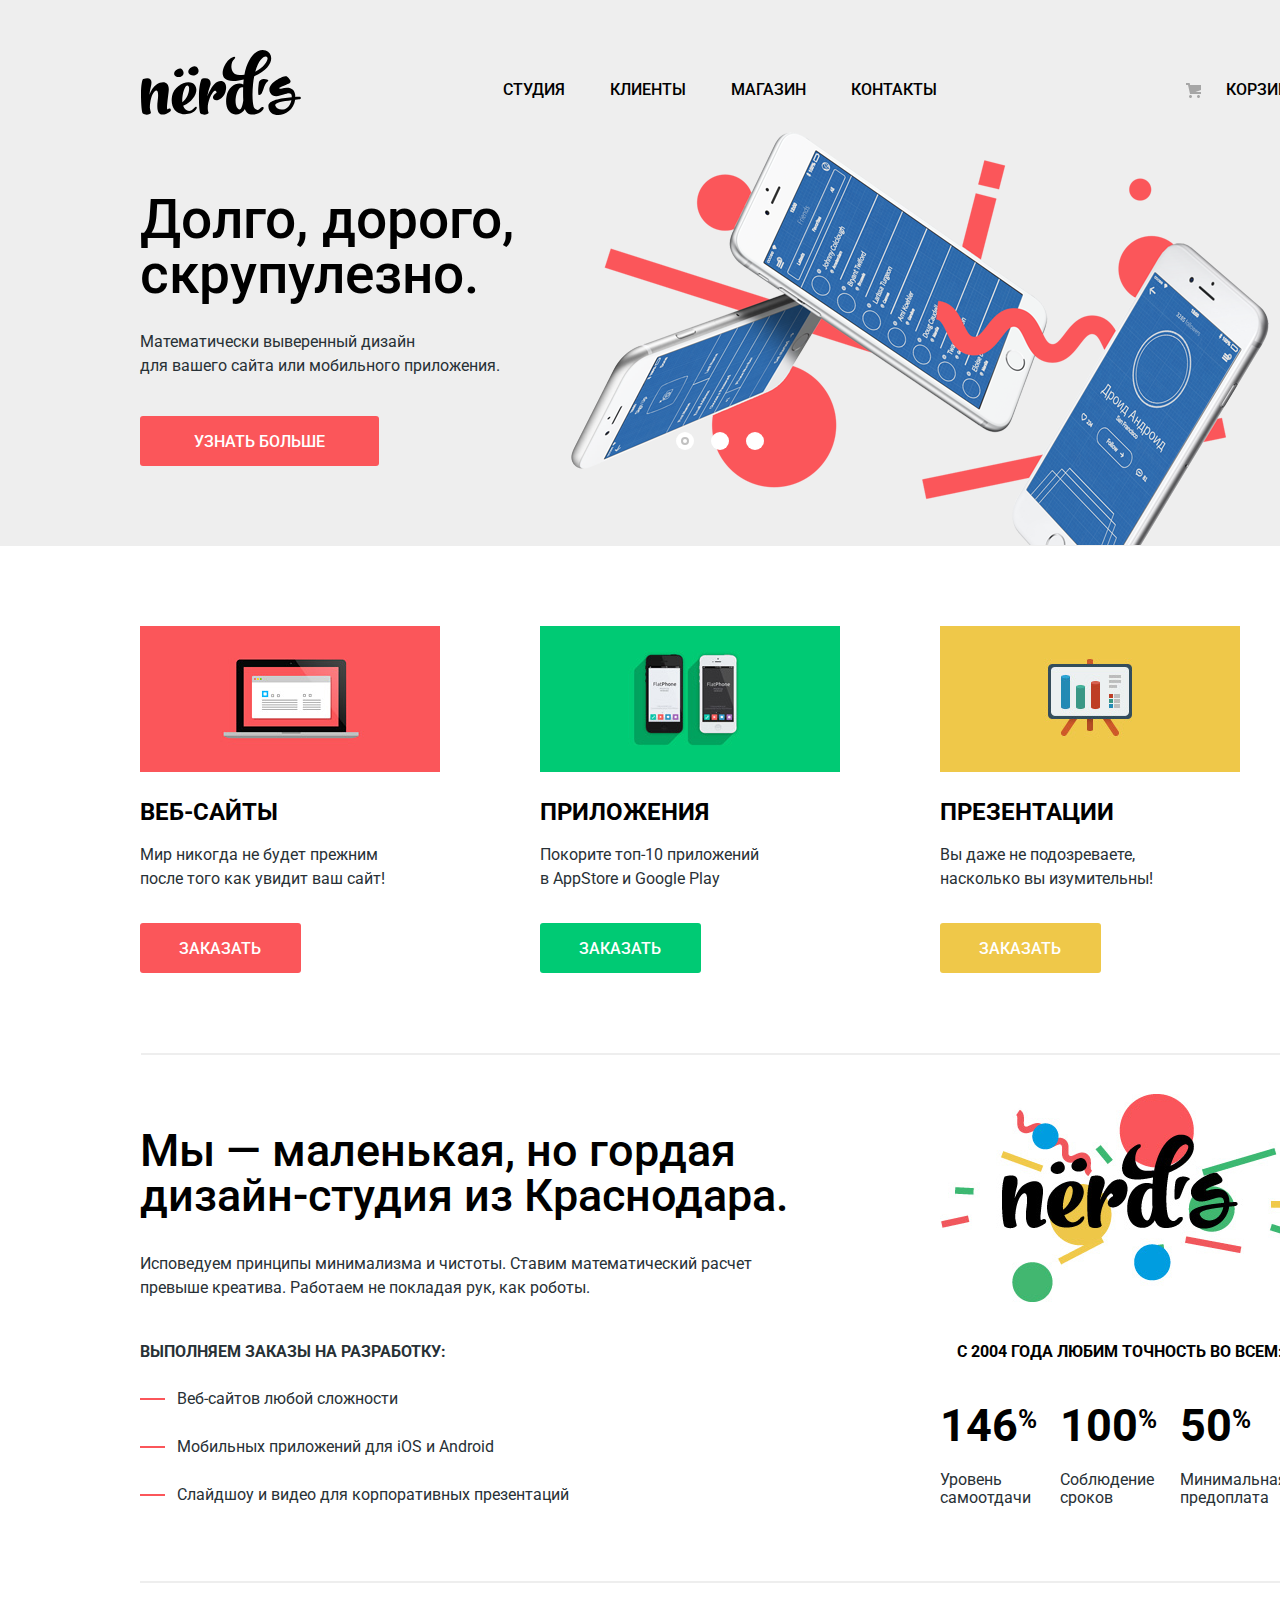
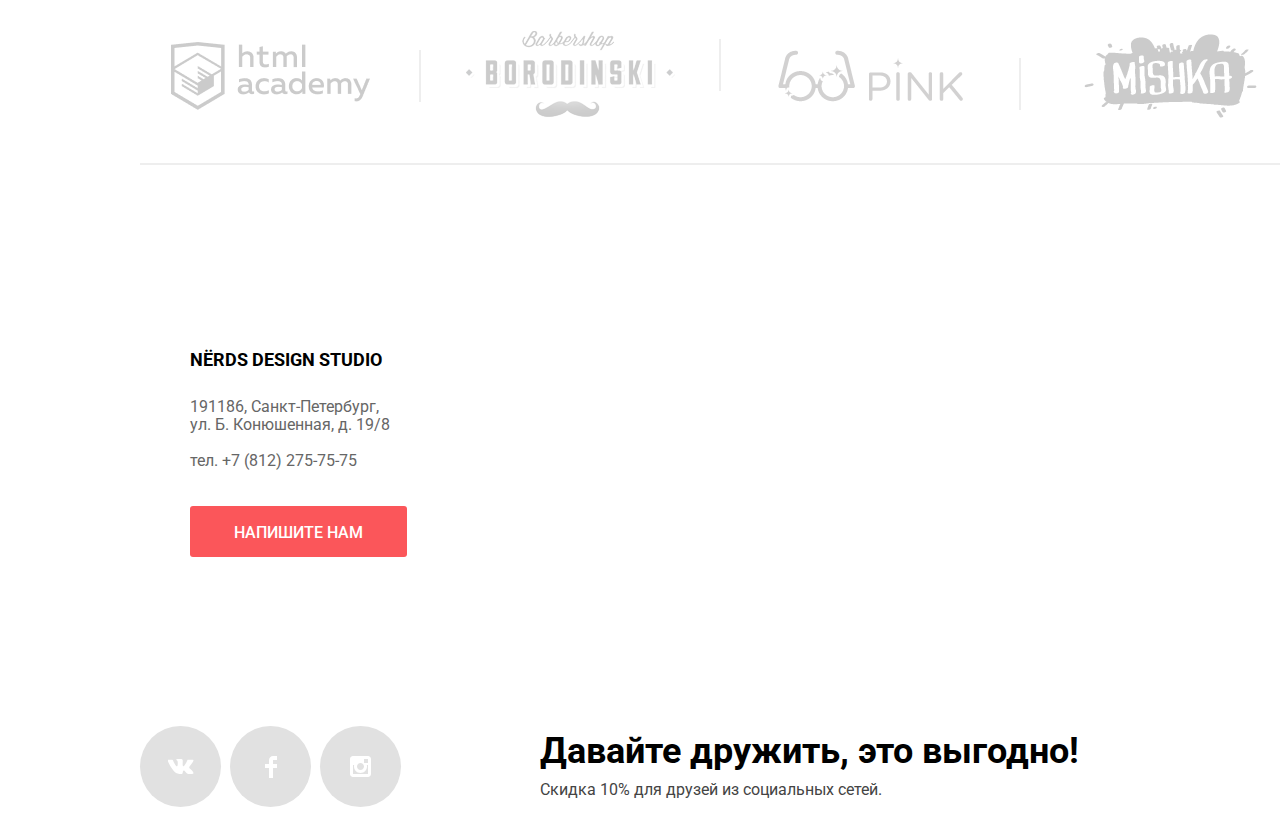
==== commit 22a5d8a5: "Оживляем интерактивные элементы" ====
--- a/index.html
+++ b/index.html
@@ -11,7 +11,7 @@
   <link rel="preconnect" href="https://fonts.gstatic.com">
   <link href="https://fonts.googleapis.com/css2?family=Roboto:wght@400;500;700&display=swap" rel="stylesheet">
   <link rel="stylesheet" href="css/normalize.css">
-  <link rel="stylesheet" href="css/style.css">
+  <link rel="stylesheet" href="css/style.min.css">
 </head>
 
 <body class="page-body">
@@ -173,26 +173,26 @@
       </div>
     </section>
   </footer>
-  <section class="popup modal-show">
+  <section class="popup">
     <form action="https://echo.htmlacademy.ru" method="post" id="form_message">
       <h2 class="popup-title">Напишите нам</h2>
       <div class="popup-data">
         <div class="form-field-wrapper">
           <label class="popup-name" id="name" for="name">Ваше имя:</label>
-          <input class="popup-input" type="text" name="name" id="name" placeholder="Имя Фамилия">
+          <input class="popup-input popup-input-error" type="text" name="name" id="name" placeholder="Имя Фамилия">
         </div>
         <div class="form-field-wrapper">
           <label class="popup-mail" id="mail" for="mail">Ваш email:</label>
-          <input class="popup-input" type="text" id="mail" name="mail" placeholder="email@example.com">
+          <input class="popup-input popup-input-error" type="text" id="mail" name="mail" placeholder="email@example.com">
         </div>
       </div>
       <label class="popup-lead" id="lead" for="lead">Текст письма:</label>
-      <textarea class="popup-input-letter" type="text" id="lead" name="lead" placeholder="В свободной форме"></textarea>
+      <textarea class="popup-input-letter popup-input-error" type="text" id="lead" name="lead" placeholder="В свободной форме"></textarea>
       <button class="popup-button" type="submit">Отправить</button>
       <button class="popup-close" type="button" aria-label="Закрыть"></button>
     </form>
   </section>
-  <script src="js/popup.js"></script>
+  <script src="js/scripts.min.js"></script>
 </body>
 
 </html>
--- a/css/style.min.css
+++ b/css/style.min.css
@@ -0,0 +1,1638 @@
+@-webkit-keyframes bounce {
+  0% {
+    -webkit-transform: translateY(-2000px);
+    transform: translateY(-2000px)
+  }
+
+  70% {
+    -webkit-transform: translateY(30px);
+    transform: translateY(30px)
+  }
+
+  90% {
+    -webkit-transform: translateY(-10px);
+    transform: translateY(-10px)
+  }
+
+  to {
+    -webkit-transform: translateY(0);
+    transform: translateY(0)
+  }
+}
+
+@keyframes bounce {
+  0% {
+    -webkit-transform: translateY(-2000px);
+    transform: translateY(-2000px)
+  }
+
+  70% {
+    -webkit-transform: translateY(30px);
+    transform: translateY(30px)
+  }
+
+  90% {
+    -webkit-transform: translateY(-10px);
+    transform: translateY(-10px)
+  }
+
+  to {
+    -webkit-transform: translateY(0);
+    transform: translateY(0)
+  }
+}
+
+@-webkit-keyframes shake {
+
+  0%,
+  to {
+    -webkit-transform: translateX(0);
+    transform: translateX(0)
+  }
+
+  10%,
+  30%,
+  50%,
+  70%,
+  90% {
+    -webkit-transform: translateX(-10px);
+    transform: translateX(-10px)
+  }
+
+  20%,
+  40%,
+  60%,
+  80% {
+    -webkit-transform: translateX(10px);
+    transform: translateX(10px)
+  }
+}
+
+@keyframes shake {
+
+  0%,
+  to {
+    -webkit-transform: translateX(0);
+    transform: translateX(0)
+  }
+
+  10%,
+  30%,
+  50%,
+  70%,
+  90% {
+    -webkit-transform: translateX(-10px);
+    transform: translateX(-10px)
+  }
+
+  20%,
+  40%,
+  60%,
+  80% {
+    -webkit-transform: translateX(10px);
+    transform: translateX(10px)
+  }
+}
+
+:root {
+  --basic-black: #000000;
+  --basic-light-black: #283136;
+  --basic-dark: #231f20;
+  --basic-light-dark: #666666;
+  --basic-dark-opacity: #b3b3b3;
+  --basic-super-gray: #888888;
+  --basic-extra-gray: #444444;
+  --basic-dark-gray: #4d4d4d;
+  --basic-mildly-gray: #a6a6a6;
+  --basic-gray: #eeeeee;
+  --basic-light-gray: #e1e1e1;
+  --basic-usual-gray: #dbdbdb;
+  --special: #dfdfdf;
+  --basic-special-gray: #b4b9bb;
+  --special-ultra-gray: #d7dcde;
+  --special-gray: #d5d5d5;
+  --basic-extra-red: #d7373b;
+  --basic-mildly-red: #e74246;
+  --basic-red: #fb565a;
+  --basic-extra-green: #00aa62;
+  --basic-mildly-green: #00bc6c;
+  --basic-green: #00ca74;
+  --basic-extra-yellow: #e5a722;
+  --basic-mildly-yellow: #eab534;
+  --basic-yellow: #efc849;
+  --basic-white: #ffffff
+}
+
+html {
+  -webkit-box-sizing: border-box;
+  box-sizing: border-box
+}
+
+*,
+:after,
+:before {
+  -webkit-box-sizing: inherit;
+  box-sizing: inherit
+}
+
+.page-body {
+  margin: 0;
+  padding: 0;
+  font-family: "Roboto", "Verdana", sans-serif;
+  min-height: 100%;
+  display: -ms-grid;
+  display: grid;
+  -ms-grid-rows: -webkit-min-content 1fr -webkit-min-content;
+  -ms-grid-rows: min-content 1fr min-content;
+  grid-template-rows: -webkit-min-content 1fr -webkit-min-content;
+  grid-template-rows: min-content 1fr min-content;
+  -ms-flex-line-pack: start;
+  align-content: start
+}
+
+a {
+  text-decoration: none
+}
+
+img {
+  max-width: 100%;
+  height: auto
+}
+
+.visually-hidden {
+  position: absolute;
+  width: 1px;
+  height: 1px;
+  margin: -1px;
+  border: 0;
+  padding: 0;
+  white-space: nowrap;
+  -webkit-clip-path: inset(100%);
+  clip-path: inset(100%);
+  clip: rect(0 0 0 0);
+  overflow: hidden
+}
+
+.page {
+  height: 100%
+}
+
+.main-header-bar {
+  background-color: var(--basic-gray)
+}
+
+.site-navigation {
+  display: -webkit-box;
+  display: -ms-flexbox;
+  display: flex;
+  -ms-flex-wrap: wrap;
+  flex-wrap: wrap;
+  list-style: none;
+  margin: 0;
+  padding: 6px 0 0
+}
+
+.site-navigation-list {
+  padding-right: 45px
+}
+
+.site-navigation-list:nth-child(4n) {
+  margin-right: 0
+}
+
+.basket,
+.main-navigation {
+  font-weight: 500;
+  font-size: 16px;
+  line-height: 30px;
+  text-transform: uppercase;
+  background-color: transparent
+}
+
+.main-navigation {
+  color: var(--basic-black)
+}
+
+.basket {
+  display: -webkit-box;
+  display: -ms-flexbox;
+  display: flex;
+  -webkit-box-align: baseline;
+  -ms-flex-align: baseline;
+  align-items: baseline;
+  -webkit-box-pack: end;
+  -ms-flex-pack: end;
+  justify-content: flex-end
+}
+
+.basket-img {
+  padding-right: 24.48px
+}
+
+.main-navigation {
+  display: -ms-grid;
+  display: grid;
+  -ms-grid-columns: 362px 678px 119px;
+  grid-template-columns: 362px 678px 119px;
+  -webkit-box-pack: center;
+  -ms-flex-pack: center;
+  justify-content: center;
+  -webkit-box-align: center;
+  -ms-flex-align: center;
+  align-items: center;
+  padding-top: 48.98px
+}
+
+.partners-list li,
+.popup form,
+.site-navigation .shop {
+  position: relative
+}
+
+.shop::after {
+  content: "";
+  position: absolute;
+  width: 74px;
+  height: 2px;
+  background-color: var(--basic-red);
+  right: 1px;
+  top: 37px
+}
+
+.description,
+.main-header {
+  background-color: var(--basic-gray)
+}
+
+.basket,
+.site-navigation a {
+  color: var(--basic-black)
+}
+
+.basket:hover,
+.site-navigation a:hover {
+  color: var(--basic-red)
+}
+
+.site-navigation a:active {
+  color: var(--basic-black);
+  opacity: .3
+}
+
+.basket:active {
+  color: var(--basic-dark-opacity)
+}
+
+.basket {
+  padding-left: 40px;
+  background-image: url(../img/icon-basket.svg);
+  background-repeat: no-repeat;
+  background-position: 5px center
+}
+
+.navigation-basket {
+  padding-top: 7px
+}
+
+.container {
+  width: 1200px;
+  margin: 0 auto;
+  padding: 0 20px;
+  -webkit-box-sizing: border-box;
+  box-sizing: border-box
+}
+
+.description {
+  position: relative;
+  margin-bottom: 80px
+}
+
+.description-bar,
+.services-list::after {
+  background-color: var(--basic-gray)
+}
+
+.description-list {
+  list-style: none;
+  margin: 0;
+  padding: 0
+}
+
+.description-item-wrapper {
+  padding-top: 67px
+}
+
+.description-item-paragraph,
+.services-item h3 {
+  font-weight: 500;
+  font-size: 55px;
+  line-height: 55px;
+  color: var(--basic-black);
+  padding: 0;
+  margin: 0
+}
+
+.description-item-competence,
+.description-item-competence-active {
+  font-size: 16px;
+  line-height: 24px;
+  color: var(--basic-light-black);
+  padding: 0;
+  margin: 28px 0 38px
+}
+
+.description-item-competence {
+  margin: 38px 0 27px
+}
+
+.description-study {
+  font-weight: 500;
+  font-size: 16px;
+  line-height: 18px;
+  color: var(--basic-white);
+  background-color: var(--basic-red);
+  text-transform: uppercase;
+  display: inline-block;
+  padding: 17px 54px 15px;
+  border-radius: 3px
+}
+
+.description-study:hover {
+  background-color: var(--basic-mildly-red)
+}
+
+.description-study:active {
+  background-color: var(--basic-extra-red)
+}
+
+.description-study a:active {
+  opacity: .3
+}
+
+.description-item-active,
+.description-item-three,
+.description-item-two {
+  display: -ms-grid;
+  display: grid;
+  -ms-grid-columns: 1fr 1fr;
+  grid-template-columns: 1fr 1fr;
+  padding-bottom: 80px;
+  background-image: url(../img/slide-pic-1.png);
+  background-repeat: no-repeat;
+  background-position-x: 397px;
+  background-position-y: -11px
+}
+
+.description-item-three,
+.description-item-two {
+  background-image: url(../img/slide-pic-2.png);
+  display: none
+}
+
+.description-item-three {
+  background-image: url(../img/slide-pic-3.png)
+}
+
+.slider-controls {
+  list-style: none;
+  margin: 0;
+  padding: 0;
+  position: absolute;
+  display: -webkit-box;
+  display: -ms-flexbox;
+  display: flex;
+  -webkit-box-pack: justify;
+  -ms-flex-pack: justify;
+  justify-content: space-between;
+  width: 88px;
+  bottom: 92px;
+  left: 50%;
+  -webkit-transform: translate(-50%);
+  -ms-transform: translate(-50%);
+  transform: translate(-50%)
+}
+
+.slider-controls button {
+  padding: 0;
+  width: 18px;
+  height: 18px;
+  background-color: var(--basic-white);
+  border: 0;
+  border-radius: 50%;
+  cursor: pointer;
+  outline: 0
+}
+
+.slider-controls .current {
+  background-image: url(../img/ellipse.svg);
+  background-repeat: no-repeat;
+  background-position: center
+}
+
+.services {
+  margin-bottom: 121px;
+  position: relative
+}
+
+.services-list {
+  display: -ms-grid;
+  display: grid;
+  -ms-grid-columns: 300px 100px 300px 100px 300px;
+  grid-template-columns: 300px 300px 300px;
+  -webkit-column-gap: 100px;
+  -moz-column-gap: 100px;
+  column-gap: 100px;
+  list-style: none;
+  margin: 0;
+  padding: 0
+}
+
+.services-list::after {
+  content: "";
+  position: absolute;
+  width: 1158px;
+  height: 2px;
+  bottom: -82px;
+  left: 21px
+}
+
+.services-item-img {
+  padding: 0;
+  margin: 0 0 21px
+}
+
+.services-item h3 {
+  font-weight: 700;
+  font-size: 24px;
+  line-height: 30px;
+  text-transform: uppercase;
+  margin: 0 0 16px
+}
+
+.services-list-item {
+  font-size: 16px;
+  line-height: 24px;
+  color: var(--basic-light-black);
+  padding: 0;
+  margin: 0 0 32px
+}
+
+.services-order-app,
+.services-order-presentation,
+.services-order-web {
+  font-weight: 500;
+  font-size: 16px;
+  line-height: 18px;
+  color: var(--basic-white);
+  padding: 17px 40px 15px 39px;
+  border-radius: 3px;
+  text-transform: uppercase
+}
+
+.services-order-app,
+.services-order-web {
+  display: inline-block;
+  background-color: var(--basic-red)
+}
+
+.services-order-web:hover {
+  background-color: var(--basic-mildly-red)
+}
+
+.services-order-web:active {
+  background-color: var(--basic-extra-red)
+}
+
+.services-order-app {
+  background-color: var(--basic-green)
+}
+
+.services-order-app:hover {
+  background-color: var(--basic-mildly-green)
+}
+
+.services-order-app:active {
+  background-color: var(--basic-extra-green)
+}
+
+.services-order-presentation {
+  display: inline-block;
+  background-color: var(--basic-yellow)
+}
+
+.services-order-presentation:hover {
+  background-color: var(--basic-mildly-yellow)
+}
+
+.services-order-presentation:active {
+  background-color: var(--basic-extra-yellow)
+}
+
+.about-us {
+  display: -ms-grid;
+  display: grid;
+  -webkit-box-pack: justify;
+  -ms-flex-pack: justify;
+  justify-content: space-between;
+  -ms-grid-columns: 650px 360px;
+  grid-template-columns: 650px 360px;
+  margin-bottom: 74px;
+  background-repeat: no-repeat;
+  background-position: center bottom;
+  position: relative
+}
+
+.about-us-container {
+  margin: 0 auto
+}
+
+.about-us-characteristic {
+  font-weight: 500;
+  font-size: 45px;
+  line-height: 45px;
+  color: var(--basic-black);
+  margin: 34px auto 0
+}
+
+.about-us-contractor,
+.about-us-slogan {
+  font-size: 16px;
+  line-height: 24px;
+  color: var(--basic-light-black);
+  margin-top: 34px
+}
+
+.about-us-contractor {
+  font-weight: 700;
+  text-transform: uppercase;
+  margin-top: 40px;
+  margin-bottom: -7px
+}
+
+.about-us-list {
+  list-style: none;
+  padding: 0;
+  margin: 0
+}
+
+.about-us-item {
+  position: relative;
+  font-size: 16px;
+  line-height: 24px;
+  color: var(--basic-light-black);
+  margin-top: 30px;
+  padding-left: 37px;
+  margin-bottom: -6px
+}
+
+.about-us-item:nth-last-child {
+  margin-bottom: 0
+}
+
+.about-us-item::before {
+  content: "";
+  position: absolute;
+  width: 25px;
+  height: 2px;
+  background-color: var(--basic-red);
+  left: 0;
+  top: 11px
+}
+
+.about-us-logo {
+  margin-bottom: 33px
+}
+
+.about-us-exactitude {
+  width: 100%;
+  border-collapse: collapse
+}
+
+.about-us-formality,
+.percent {
+  font-weight: 700;
+  color: var(--basic-black)
+}
+
+.about-us-formality {
+  font-size: 16px;
+  line-height: 24px;
+  text-transform: uppercase;
+  margin-bottom: 30px;
+  text-align: center
+}
+
+.percent {
+  font-size: 45px;
+  line-height: 64px
+}
+
+.percent td {
+  padding: 0;
+  width: 33.33%
+}
+
+.percent sup {
+  font-weight: 700;
+  font-size: 26px;
+  line-height: 40px
+}
+
+.ratio {
+  font-size: 16px;
+  line-height: 18px;
+  color: var(--basic-light-black)
+}
+
+.ratio-para {
+  padding: 13px 0 0
+}
+
+.partners {
+  margin-bottom: 80px
+}
+
+.partners-list {
+  list-style: none;
+  margin: 0;
+  display: -ms-grid;
+  display: grid;
+  -ms-grid-columns: 260px 40px 260px 40px 260px 40px 260px;
+  grid-template-columns: 260px 260px 260px 260px;
+  grid-gap: 40px;
+  -webkit-box-align: center;
+  -ms-flex-align: center;
+  align-items: center;
+  position: relative;
+  border-top: 2px solid var(--basic-gray);
+  border-bottom: 2px solid var(--basic-gray);
+  padding: 48px 0 42px
+}
+
+.partners-academy,
+.partners-borodinski,
+.partners-mishka,
+.partners-pink {
+  display: -webkit-box;
+  display: -ms-flexbox;
+  display: flex;
+  -webkit-box-pack: center;
+  -ms-flex-pack: center;
+  justify-content: center;
+  opacity: .2
+}
+
+.cards-item:hover .shopping-menu,
+.partners-list img {
+  display: block
+}
+
+.partners-academy:hover,
+.partners-borodinski:hover,
+.partners-mishka:hover,
+.partners-pink:hover {
+  opacity: 1
+}
+
+.partners-academy:active,
+.partners-borodinski:active,
+.partners-mishka:active,
+.partners-pink:active {
+  opacity: .1
+}
+
+.partners-list li::after {
+  content: "";
+  position: absolute;
+  width: 2px;
+  height: 52px;
+  background-color: var(--basic-gray);
+  right: -21px;
+  top: 8px
+}
+
+.partners-list li:nth-child(4n+4)::after {
+  content: "";
+  position: absolute;
+  width: 2px;
+  height: 52px;
+  background-color: var(--basic-white);
+  right: 10px;
+  top: 10px
+}
+
+.main-footer-bar {
+  background-color: var(--basic-super-gray)
+}
+
+.footer-map {
+  position: relative;
+  display: block;
+  margin: auto auto 36px
+}
+
+.find-us {
+  position: absolute;
+  padding: 31px 39px 47px 50px;
+  width: 319px;
+  height: 308px;
+  margin-top: -401px;
+  background-color: var(--basic-white)
+}
+
+.find-us-subtitle {
+  font-weight: 700;
+  font-size: 18px;
+  line-height: 30px;
+  text-transform: uppercase;
+  color: var(--basic-black);
+  margin-bottom: 23px
+}
+
+.address,
+.contacts-phone {
+  font-size: 16px;
+  line-height: 18px;
+  color: var(--basic-light-dark)
+}
+
+.address {
+  margin-bottom: 18px
+}
+
+.contacts-phone {
+  margin-bottom: 54px
+}
+
+.write-us {
+  font-weight: 500;
+  font-size: 16px;
+  line-height: 18px;
+  text-transform: uppercase;
+  color: var(--basic-white);
+  background-color: var(--basic-red);
+  padding: 17px 44px 15px;
+  border-radius: 3px
+}
+
+.friendship-wrapper {
+  padding-left: 13px
+}
+
+.friendship {
+  font-weight: 700;
+  font-size: 36px;
+  line-height: 36px;
+  color: var(--basic-black)
+}
+
+.discount {
+  font-size: 16px;
+  line-height: 22px;
+  color: var(--basic-extra-gray);
+  margin-top: -26px;
+  margin-bottom: 36px
+}
+
+.footer-social,
+.social-list,
+.social-list a {
+  -webkit-box-align: center;
+  -ms-flex-align: center;
+  align-items: center
+}
+
+.footer-social {
+  display: -ms-grid;
+  display: grid;
+  -ms-grid-columns: 1fr 2fr;
+  grid-template-columns: 1fr 2fr
+}
+
+.social-list,
+.social-list a {
+  display: -webkit-box;
+  display: -ms-flexbox;
+  display: flex
+}
+
+.social-list {
+  list-style: none;
+  padding: 0;
+  margin: 0
+}
+
+.social-list a {
+  position: relative;
+  width: 81px;
+  height: 81px;
+  -webkit-box-pack: center;
+  -ms-flex-pack: center;
+  justify-content: center;
+  border-radius: 50%;
+  background-color: var(--basic-light-gray);
+  -webkit-box-sizing: border-box;
+  box-sizing: border-box;
+  margin-right: 9px
+}
+
+.social-button-fb::before,
+.social-button-inst::before,
+.social-button-vk::before {
+  content: "";
+  position: absolute;
+  width: 26px;
+  height: 15px;
+  background-image: url(../img/icon-vk.svg);
+  background-repeat: no-repeat;
+  background-position: center
+}
+
+.social-button-fb::before,
+.social-button-inst::before {
+  width: 12px;
+  height: 22px;
+  background-image: url(../img/icon-fb.svg)
+}
+
+.social-button-inst::before {
+  width: 21px;
+  height: 21px;
+  background-image: url(../img/icon-insta.svg)
+}
+
+.social-button-fb:hover,
+.social-button-inst:hover,
+.social-button-vk:hover {
+  background-color: var(--basic-mildly-red)
+}
+
+.social-button-fb:active,
+.social-button-inst:active,
+.social-button-vk:active {
+  background-color: var(--basic-extra-red);
+  -webkit-box-shadow: inset 0 3px 0 rgba(0, 1, 1, .1);
+  box-shadow: inset 0 3px 0 rgba(0, 1, 1, .1)
+}
+
+.social-button-fb:active::before,
+.social-button-inst:active::before,
+.social-button-vk:active::before {
+  background-color: var(--basic-extra-red);
+  opacity: .3
+}
+
+.popup {
+  display: none;
+  position: fixed;
+  left: 50%;
+  width: 960px;
+  top: 50%;
+  padding: 63px 90px 84px 100px;
+  background-color: var(--basic-white);
+  -webkit-box-shadow: 0 20px 40px rgba(0, 0, 0, .4);
+  box-shadow: 0 20px 40px rgba(0, 0, 0, .4);
+  -webkit-transform: translate(-50%, -50%);
+  -ms-transform: translate(-50%, -50%);
+  transform: translate(-50%, -50%);
+  margin: 0 auto
+}
+
+.modal-show {
+  display: block;
+  -webkit-animation: bounce .6s;
+  animation: bounce .6s
+}
+
+.popup-input-error {
+  -webkit-animation: shake .6s;
+  animation: shake .6s
+}
+
+.popup-input-error .popup-input,
+.popup-input-error .popup-input-letter {
+  color: var(--basic-mildly-red);
+  border-color: var(--basic-mildly-red)
+}
+
+.popup-title {
+  font-weight: 700;
+  font-size: 45px;
+  line-height: 53px;
+  color: var(--basic-black);
+  margin: 0 0 37px
+}
+
+.popup-lead,
+.popup-mail,
+.popup-name {
+  font-weight: 700;
+  font-size: 16px;
+  line-height: 18px;
+  color: var(--basic-black)
+}
+
+.popup-button,
+.popup-input {
+  font-family: inherit;
+  border-radius: 3px;
+  cursor: pointer
+}
+
+.popup-button {
+  font-weight: 500;
+  font-size: 16px;
+  line-height: 18px;
+  text-transform: uppercase;
+  color: var(--basic-white);
+  background-color: var(--basic-red);
+  padding: 17px 83px 15px 85px;
+  border: 0
+}
+
+.popup-input {
+  width: 360px;
+  height: 50px;
+  border: 2px solid var(--special-ultra-gray);
+  padding-left: 14px;
+  margin-top: 9px
+}
+
+.popup-name {
+  padding-right: 37px
+}
+
+.popup-input-letter:hover,
+.popup-input:hover {
+  border: 2px solid var(--basic-special-gray)
+}
+
+.popup-input-letter:focus::-webkit-input-placeholder,
+.popup-input:focus::-webkit-input-placeholder,
+.popup-mail:focus::-webkit-input-placeholder {
+  color: var(--basic-extra-gray);
+  border-color: var(--basic-extra-gray);
+  outline: 0
+}
+
+.popup-input-letter:focus::-moz-placeholder,
+.popup-input:focus::-moz-placeholder,
+.popup-mail:focus::-moz-placeholder {
+  color: var(--basic-extra-gray);
+  border-color: var(--basic-extra-gray);
+  outline: 0
+}
+
+.popup-input-error:invalid::-webkit-input-placeholder {
+  color: var(--basic-mildly-red);
+  border-color: var(--basic-mildly-red)
+}
+
+.popup-input-error:invalid::-moz-placeholder {
+  color: var(--basic-mildly-red);
+  border-color: var(--basic-mildly-red)
+}
+
+.popup-input-letter {
+  width: 760px;
+  height: 118px;
+  border: 2px solid var(--special-ultra-gray);
+  border-radius: 3px;
+  margin-bottom: 42px;
+  resize: none;
+  cursor: pointer;
+  padding-left: 15px;
+  padding-top: 13px;
+  margin-top: 10px
+}
+
+.popup-data {
+  display: -webkit-box;
+  display: -ms-flexbox;
+  display: flex;
+  -webkit-box-pack: justify;
+  -ms-flex-pack: justify;
+  justify-content: space-between;
+  margin-bottom: 34px
+}
+
+.popup-close {
+  position: absolute;
+  padding: 0;
+  margin: 0;
+  right: 0;
+  top: 15px;
+  width: 21px;
+  height: 21px;
+  background-image: url(../img/close-popup.svg);
+  background-repeat: no-repeat;
+  background-color: transparent;
+  border: 0;
+  cursor: pointer;
+  opacity: .3;
+  outline: 0
+}
+
+.cards-item:hover::before,
+.popup-close:hover {
+  opacity: 1
+}
+
+.popup-close:active {
+  opacity: .1
+}
+
+.main-header-bar-title {
+  background-color: var(--basic-gray);
+  padding-top: 1px;
+  padding-bottom: 117px;
+  margin-bottom: 55px
+}
+
+.page-title {
+  font-weight: 500;
+  font-size: 55px;
+  line-height: 55px;
+  color: var(--basic-black);
+  text-align: center;
+  padding-top: 29px;
+  margin-bottom: -9px
+}
+
+.filter-item legend {
+  font-weight: 700;
+  font-size: 18px;
+  line-height: 30px;
+  color: var(--basic-black);
+  text-transform: uppercase
+}
+
+.filter-item {
+  margin: 0;
+  padding: 0
+}
+
+.range-filter {
+  width: 260px;
+  margin-top: 49px;
+  margin-bottom: 54px
+}
+
+.price-controls input,
+.range-controls {
+  border-radius: 5px;
+  background-color: var(--basic-gray)
+}
+
+.range-controls {
+  position: relative;
+  height: 80px;
+  margin-bottom: 14px;
+  padding-top: 39px;
+  padding-right: 20px;
+  padding-left: 20px
+}
+
+.range-controls .scale {
+  height: 2px;
+  background: var(--special-ultra-gray)
+}
+
+.range-controls .bar {
+  width: 70%;
+  height: 2px;
+  background: var(--basic-green)
+}
+
+.range-controls .toggle {
+  position: absolute;
+  top: 50%;
+  left: 0;
+  width: 4px;
+  height: 4px;
+  padding: 0;
+  border: 8px solid var(--basic-white);
+  background-color: var(--basic-mildly-gray);
+  border-radius: 50%;
+  -webkit-box-shadow: 0 2px 1px rgba(0, 0, 0, .15);
+  box-shadow: 0 2px 1px rgba(0, 0, 0, .15);
+  cursor: pointer;
+  -webkit-box-sizing: content-box;
+  box-sizing: content-box;
+  -webkit-transform: translateY(-50%);
+  -ms-transform: translateY(-50%);
+  transform: translateY(-50%)
+}
+
+.range-controls .toggle-min {
+  left: 18px
+}
+
+.range-controls .toggle-max {
+  left: 160px
+}
+
+.price-controls {
+  display: -webkit-box;
+  display: -ms-flexbox;
+  display: flex;
+  -webkit-box-pack: justify;
+  -ms-flex-pack: justify;
+  justify-content: space-between;
+  margin-bottom: 11px
+}
+
+.price-controls label {
+  text-transform: uppercase;
+  font-size: 16px
+}
+
+.price-controls input {
+  width: 80px;
+  padding: 10px;
+  margin-left: 10px;
+  text-align: center;
+  color: var(--basic-light-black);
+  border: 0;
+  font-family: inherit;
+  font-size: inherit;
+  outline: 0
+}
+
+.filters {
+  width: 260px
+}
+
+.filter fieldset {
+  border: 0
+}
+
+.mesh {
+  margin-bottom: 15px
+}
+
+.filter fieldset,
+.mesh-list {
+  margin: 0;
+  padding: 0
+}
+
+.specificity {
+  padding-top: 28px;
+  margin-bottom: 16px
+}
+
+.filter-option label {
+  position: relative;
+  cursor: pointer;
+  -webkit-user-select: none;
+  -moz-user-select: none;
+  -ms-user-select: none;
+  user-select: none
+}
+
+.filter-input-radio+label::before {
+  content: "";
+  position: absolute;
+  left: -35px;
+  top: -3px;
+  width: 25px;
+  height: 25px;
+  background-image: url(../img/radio-off.svg);
+  background-repeat: no-repeat;
+  opacity: .4
+}
+
+.filter-input-radio:checked+label::before {
+  content: "";
+  position: absolute;
+  left: -35px;
+  top: -3px;
+  width: 25px;
+  height: 25px;
+  background-image: url(../img/radio-on.svg);
+  background-repeat: no-repeat;
+  opacity: .4
+}
+
+.filter-input-radio+label:hover::before,
+.filter-input-radio:checked+label:hover::after {
+  opacity: 1
+}
+
+.filter-input-checkbox+label::before {
+  content: "";
+  position: absolute;
+  left: -35px;
+  top: 0;
+  width: 23px;
+  height: 23px;
+  background-image: url(../img/checkbox-off.svg);
+  background-repeat: no-repeat;
+  opacity: .4
+}
+
+.filter-input-checkbox:checked+label::before {
+  content: "";
+  position: absolute;
+  left: -35px;
+  top: 0;
+  width: 25px;
+  height: 23px;
+  background-image: url(../img/checkbox-on.svg);
+  background-repeat: no-repeat;
+  opacity: .4
+}
+
+.filter-input-checkbox+label:hover::before,
+.filter-input-checkbox:checked+label:hover::after {
+  opacity: 1
+}
+
+.filter legend {
+  font-size: 18px;
+  line-height: 30px
+}
+
+.filter ul {
+  padding: 0;
+  margin: 0;
+  line-height: 19px
+}
+
+.filter-option {
+  padding-left: 35px;
+  margin-bottom: 20px
+}
+
+.mesh-list,
+.specificity-list {
+  list-style: none
+}
+
+.mesh,
+.specificity {
+  font-weight: 700;
+  font-size: 18px;
+  line-height: 30px;
+  text-transform: uppercase;
+  color: var(--basic-black)
+}
+
+.filter-checkbox,
+.filter-radio,
+.show-button {
+  font-size: 16px;
+  line-height: 19px;
+  color: var(--basic-light-black)
+}
+
+.show-button {
+  font-weight: 500;
+  line-height: 18px;
+  text-transform: uppercase;
+  color: var(--basic-black);
+  background-color: var(--basic-gray);
+  padding: 17px 89px 15px 88px;
+  border-radius: 3px;
+  border: 0;
+  margin-top: 34px
+}
+
+.pagination-item a:hover,
+.show-button:hover {
+  background-color: var(--special)
+}
+
+.show-button:focus {
+  background-color: var(--special-gray)
+}
+
+.filters-wrapper {
+  display: -ms-grid;
+  display: grid;
+  -ms-grid-columns: 1fr 2fr;
+  grid-template-columns: 1fr 2fr
+}
+
+.sort {
+  display: -webkit-box;
+  display: -ms-flexbox;
+  display: flex;
+  width: 100%;
+  -webkit-box-pack: justify;
+  -ms-flex-pack: justify;
+  justify-content: space-between;
+  text-transform: uppercase
+}
+
+.sort-paragraph {
+  font-weight: 700;
+  font-size: 18px;
+  line-height: 30px;
+  color: var(--basic-black);
+  margin-bottom: 49px;
+  margin-top: 0
+}
+
+.sort-list {
+  display: -webkit-box;
+  display: -ms-flexbox;
+  display: flex;
+  -webkit-box-pack: justify;
+  -ms-flex-pack: justify;
+  justify-content: space-between;
+  margin: 0;
+  width: 358px;
+  list-style: none;
+  font-size: 14px;
+  line-height: 18px;
+  -webkit-box-sizing: content-box;
+  box-sizing: content-box;
+  padding: 6px 0 0
+}
+
+.sort-item {
+  color: var(--basic-black);
+  opacity: .2;
+  padding-right: 5px
+}
+
+.sort-item:hover {
+  color: var(--basic-mildly-gray);
+  opacity: 1
+}
+
+.sort-item:active {
+  color: var(--basic-dark)
+}
+
+.sort-list-button {
+  list-style: none;
+  display: -webkit-box;
+  display: -ms-flexbox;
+  display: flex;
+  -webkit-box-pack: justify;
+  -ms-flex-pack: justify;
+  justify-content: space-between
+}
+
+.button-down,
+.button-up {
+  fill: var(--basic-mildly-gray);
+  opacity: .2
+}
+
+.button-down:hover,
+.button-up:hover {
+  fill: var(--basic-mildly-gray);
+  opacity: 1
+}
+
+.button-down:active,
+.button-up:active {
+  fill: var(--basic-dark)
+}
+
+.cards {
+  padding-left: 15px
+}
+
+.cards-list {
+  position: relative;
+  display: -webkit-box;
+  display: -ms-flexbox;
+  display: flex;
+  width: 760px;
+  -ms-flex-wrap: wrap;
+  flex-wrap: wrap;
+  list-style: none;
+  padding: 0;
+  margin: 0 0 23px
+}
+
+.cards-item {
+  position: relative;
+  margin-right: 43px;
+  margin-bottom: 32px;
+  padding-top: 40px;
+  border-radius: 5px;
+  overflow: hidden
+}
+
+.cards-item:hover {
+  -webkit-box-shadow: 0 6px 15px rgba(0, 1, 1, .25);
+  box-shadow: 0 6px 15px rgba(0, 1, 1, .25)
+}
+
+.cards-item::before {
+  content: "";
+  position: absolute;
+  top: 0;
+  left: 0;
+  width: 100%;
+  height: 40px;
+  background-color: var(--basic-dark-gray);
+  opacity: .12
+}
+
+.cards-item::after {
+  content: "";
+  position: absolute;
+  top: 12px;
+  left: 15px;
+  width: 14px;
+  height: 14px;
+  border-radius: 50%;
+  background-color: var(--basic-white);
+  -webkit-box-shadow: 23px 0 0 0 var(--basic-white), 46px 0 0 0 var(--basic-white);
+  box-shadow: 23px 0 0 0 var(--basic-white), 46px 0 0 0 var(--basic-white)
+}
+
+.cards-item img {
+  display: block;
+  width: 100%;
+  -o-object-fit: contain;
+  object-fit: contain
+}
+
+.cards-item:nth-child(2n) {
+  margin-right: 0
+}
+
+.shopping-menu-subtitle {
+  font-weight: 700;
+  font-size: 18px;
+  line-height: 30px;
+  color: var(--basic-black);
+  text-transform: uppercase
+}
+
+.shopping-menu-description {
+  font-size: 16px;
+  line-height: 18px;
+  color: var(--basic-light-dark);
+  margin: 0;
+  padding: 0 0 34px
+}
+
+.shopping-menu {
+  display: none;
+  position: absolute;
+  background-color: var(--basic-gray);
+  text-align: center;
+  width: 360px;
+  height: 231px;
+  padding-top: 26px;
+  bottom: 0;
+  left: 0;
+  right: 0
+}
+
+.shopping-menu h3 {
+  padding: 0;
+  margin: 0 0 12px
+}
+
+.shopping-menu-subtitle:hover {
+  color: var(--basic-red)
+}
+
+.shopping-menu-subtitle:active {
+  color: var(--basic-black);
+  opacity: .3
+}
+
+.cards-cost {
+  display: block;
+  width: 200px;
+  margin: 0 auto;
+  font-weight: 500;
+  font-size: 16px;
+  line-height: 18px;
+  text-transform: uppercase;
+  color: var(--basic-white);
+  background-color: var(--basic-red);
+  padding: 17px 72px 15px;
+  border-radius: 3px;
+  border: 0;
+  cursor: pointer
+}
+
+.cards-cost:hover {
+  background-color: var(--basic-mildly-red)
+}
+
+.cards-cost:focus {
+  background-color: var(--basic-extra-red);
+  -webkit-box-shadow: inset 0 3px 0 rgba(0, 1, 1, .1);
+  box-shadow: inset 0 3px 0 rgba(0, 1, 1, .1);
+  border: 0
+}
+
+.pagination-list {
+  list-style: none;
+  -webkit-box-align: center;
+  -ms-flex-align: center;
+  align-items: center;
+  padding: 0;
+  margin: 0
+}
+
+.pagination-container,
+.pagination-item a,
+.pagination-list {
+  display: -webkit-box;
+  display: -ms-flexbox;
+  display: flex
+}
+
+.pagination-container {
+  -webkit-box-align: baseline;
+  -ms-flex-align: baseline;
+  align-items: baseline;
+  margin-bottom: 60px
+}
+
+.pagination-item {
+  margin-right: 11px;
+  border: 3px solid transparent;
+  -webkit-box-sizing: border-box;
+  box-sizing: border-box
+}
+
+.pagination-item a {
+  -webkit-box-pack: center;
+  -ms-flex-pack: center;
+  justify-content: center;
+  -webkit-box-align: center;
+  -ms-flex-align: center;
+  align-items: center;
+  width: 50px;
+  height: 50px;
+  padding: 0;
+  margin: 0;
+  font-weight: 500;
+  font-size: 16px;
+  line-height: 18px;
+  color: var(--basic-black);
+  background-color: var(--basic-gray);
+  border-radius: 3px
+}
+
+.pagination-item-current {
+  border-color: #dbdbdb
+}
+
+.pagination-item-current a {
+  width: 44px;
+  height: 44px;
+  background-color: #fff
+}
+
+.pagination-item a:active {
+  background-color: var(--special-gray);
+  -webkit-box-shadow: inset 0 3px 0 rgba(0, 1, 1, .1);
+  box-shadow: inset 0 3px 0 rgba(0, 1, 1, .1);
+  border-radius: 3px
+}
+
+.pagination-item-current a:active,
+.pagination-item-current a:hover {
+  -webkit-box-shadow: none;
+  box-shadow: none;
+  background-color: #fff;
+  border-radius: 0
+}
+
+.pagination-item-next {
+  display: block;
+  background-color: var(--basic-gray);
+  width: 260px;
+  height: 50px;
+  padding: 17px 77px 15px 79px;
+  border-radius: 3px;
+  border: 0;
+  font-weight: 500;
+  font-size: 16px;
+  line-height: 18px;
+  text-transform: uppercase;
+  -webkit-box-sizing: border-box;
+  box-sizing: border-box;
+  cursor: pointer
+}
+
+.pagination-item-next,
+.pagination-item-next a {
+  color: var(--basic-black)
+}
+
+.pagination-item-next:hover {
+  background-color: var(--special)
+}
+
+.pagination-item-next:active {
+  background-color: var(--special-gray);
+  -webkit-box-shadow: inset 0 3px 0 rgba(0, 1, 1, .1);
+  box-shadow: inset 0 3px 0 rgba(0, 1, 1, .1)
+}
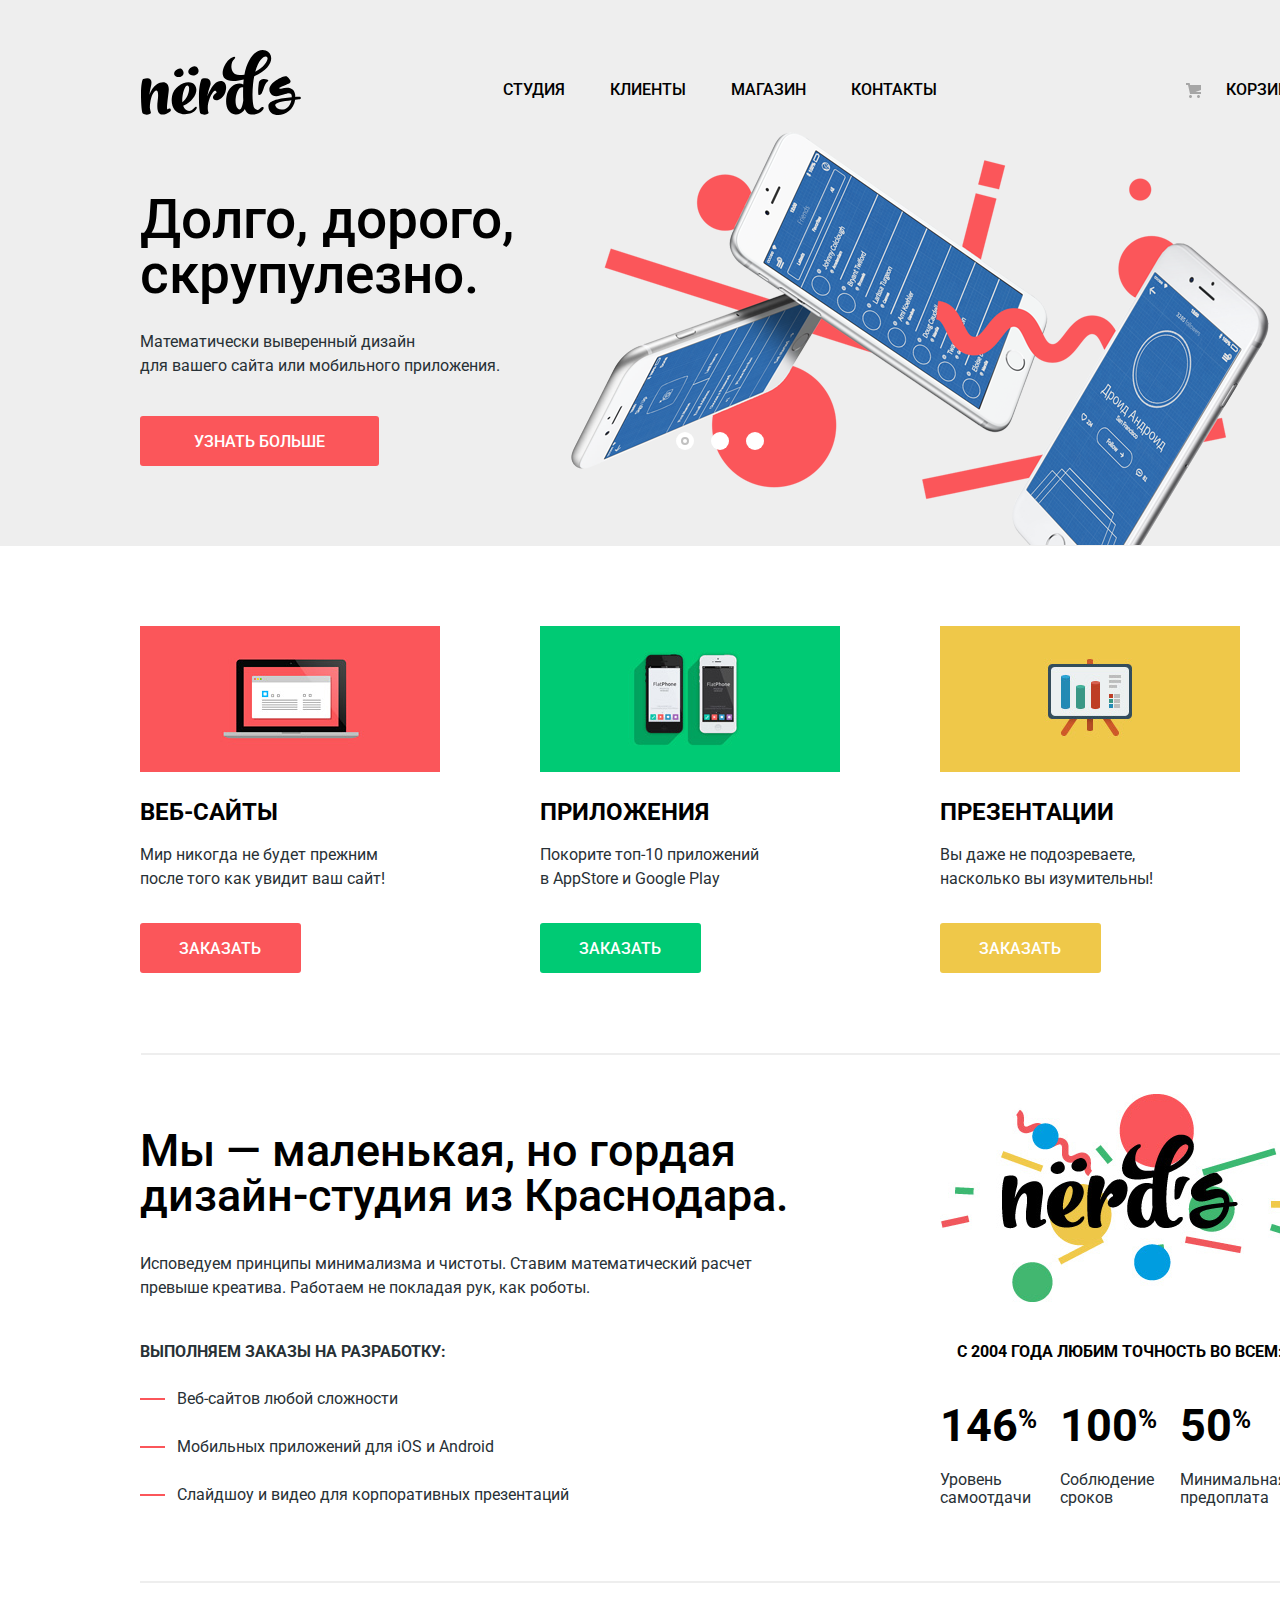
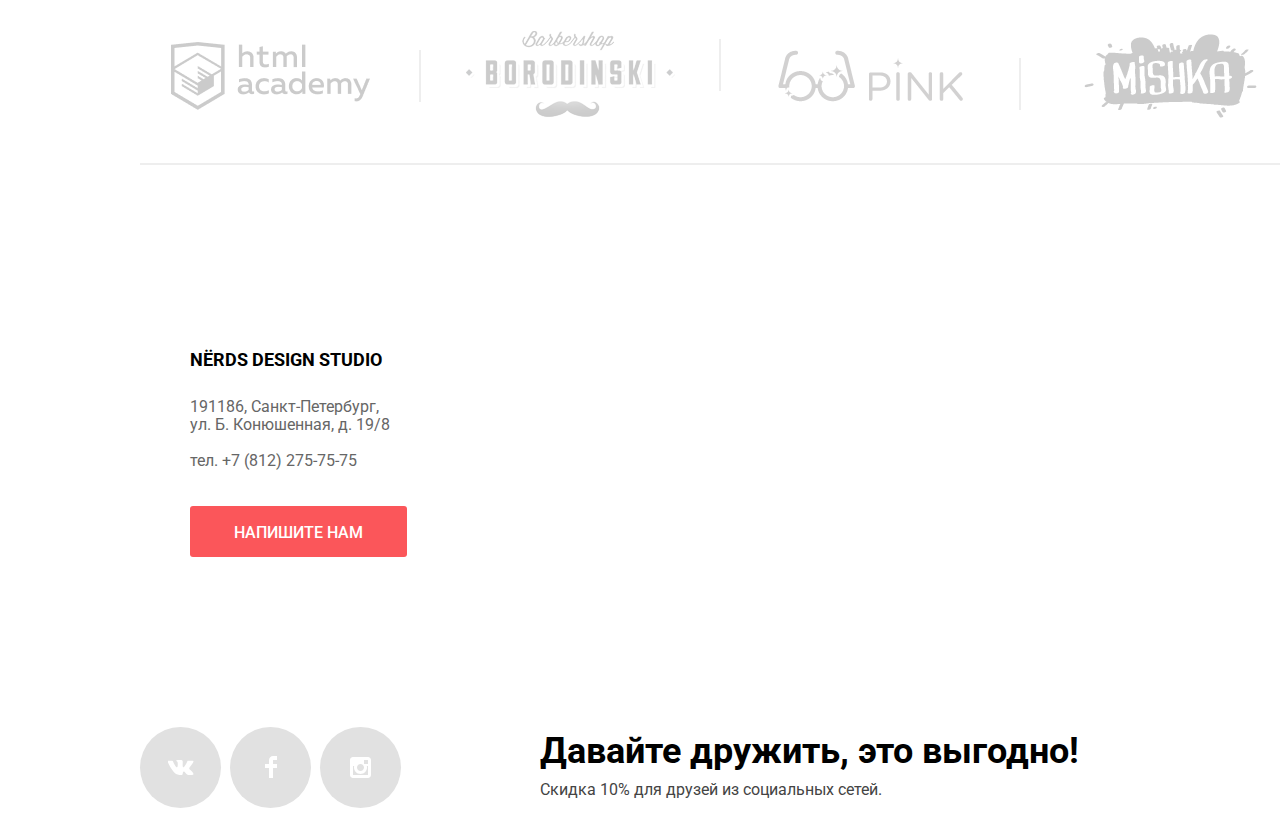
==== commit 7bb735a3: "исправления концовки" ====
--- a/index.html
+++ b/index.html
@@ -38,21 +38,21 @@
     <div class="description-bar">
       <section class="description container">
         <ul class="description-list">
-          <li class="description-item-active">
+          <li class="description-item description-item-one current">
             <div class="description-item-wrapper">
               <p class="description-item-paragraph">Долго, дорого,<br>скрупулезно.</p>
               <p class="description-item-competence-active">Математически выверенный дизайн<br> для вашего сайта или мобильного приложения.</p>
               <a class="description-study" href="blank.html">Узнать больше</a>
             </div>
           </li>
-          <li class="description-item-two">
+          <li class="description-item description-item-two">
             <div class="description-item-wrapper">
               <p class="description-item-paragraph">Любим математику<br> как никто другой</p>
               <p class="description-item-competence">Никакого креатива, только математические формулы<br> для расчета идеальных пропорций</p>
               <a class="description-study" href="blank.html">Узнать больше</a>
             </div>
           </li>
-          <li class="description-item-three">
+          <li class="description-item description-item-three">
             <div class="description-item-wrapper">
               <p class="description-item-paragraph">Только ночь,<br>только хардкор</p>
               <p class="description-item-competence">Работать днем, как все? Мы против этого.<br>Ближе к полуночи работа только начинается.</p>
@@ -61,9 +61,9 @@
           </li>
         </ul>
         <ul class="slider-controls">
-          <li><button class="current" type="button" value="slide-1" aria-label="Первый слайд"></button></li>
-          <li><button type="button" value="slide-2" aria-label="Второй слайд"></button></li>
-          <li><button type="button" value="slide-3" aria-label="Третий слайд"></button></li>
+          <li><button class="current" type="button" data-index="0" value="slide-1" aria-label="Первый слайд"></button></li>
+          <li><button type="button" value="slide-2" data-index="1" aria-label="Второй слайд"></button></li>
+          <li><button type="button" value="slide-3" data-index="2" aria-label="Третий слайд"></button></li>
         </ul>
       </section>
     </div>
@@ -107,9 +107,9 @@
         <table class="about-us-exactitude">
           <caption class="about-us-formality">С 2004 года любим точность во всем:</caption>
           <tr class="percent">
-            <td class="percent-146">146<sup>%</sup></td>
-            <td class="percent-100">100<sup>%</sup></td>
-            <td class="percent-50">50<sup>%</sup></td>
+            <td>146<sup>%</sup></td>
+            <td>100<sup>%</sup></td>
+            <td>50<sup>%</sup></td>
           </tr>
           <tr class="ratio">
             <td class="ratio-para">Уровень<br>самоотдачи</td>
@@ -123,7 +123,7 @@
       <h2 class="visually-hidden">Наши партнеры</h2>
       <ul class="partners-list">
         <li>
-          <a class="partners-academy" href="https://htmlacademy.ru/intensive/htmlcss"><img src="img/logo-academy.png" width="199" height="67.82" alt="логотип сайта «HTML-Academy»"></a>
+          <a class="partners-academy" href="https://htmlacademy.ru/intensive/htmlcss"><img src="img/logo-academy.png" width="199" height="68" alt="логотип сайта «HTML-Academy»"></a>
         </li>
         <li>
           <a class="partners-borodinski" href="blank.html"><img src="img/logo-borodinski.png" width="209" height="90" alt="логотип сайта барбершопа «Бородинский»"></a>
@@ -178,16 +178,16 @@
       <h2 class="popup-title">Напишите нам</h2>
       <div class="popup-data">
         <div class="form-field-wrapper">
-          <label class="popup-name" id="name" for="name">Ваше имя:</label>
-          <input class="popup-input popup-input-error" type="text" name="name" id="name" placeholder="Имя Фамилия">
+          <label class="popup-name" id="name" for="initials">Ваше имя:</label>
+          <input class="popup-input" type="text" name="name" id="initials" placeholder="Имя Фамилия">
         </div>
         <div class="form-field-wrapper">
-          <label class="popup-mail" id="mail" for="mail">Ваш email:</label>
-          <input class="popup-input popup-input-error" type="text" id="mail" name="mail" placeholder="email@example.com">
+          <label class="popup-mail" id="mail" for="email">Ваш email:</label>
+          <input class="popup-input" type="text" id="email" name="mail" placeholder="email@example.com">
         </div>
       </div>
-      <label class="popup-lead" id="lead" for="lead">Текст письма:</label>
-      <textarea class="popup-input-letter popup-input-error" type="text" id="lead" name="lead" placeholder="В свободной форме"></textarea>
+      <label class="popup-lead" id="lead" for="text">Текст письма:</label>
+      <textarea class="popup-input-letter" id="text" name="lead" placeholder="В свободной форме"></textarea>
       <button class="popup-button" type="submit">Отправить</button>
       <button class="popup-close" type="button" aria-label="Закрыть"></button>
     </form>
--- a/css/style.min.css
+++ b/css/style.min.css
@@ -1,44 +1,44 @@
 @-webkit-keyframes bounce {
   0% {
-    -webkit-transform: translateY(-2000px);
-    transform: translateY(-2000px)
+    -webkit-transform: translateY(-95%) translateX(-50%);
+    transform: translateY(-95%) translateX(-50%)
   }
 
   70% {
-    -webkit-transform: translateY(30px);
-    transform: translateY(30px)
+    -webkit-transform: translateY(15%) translateX(-50%);
+    transform: translateY(15%) translateX(-50%)
   }
 
   90% {
-    -webkit-transform: translateY(-10px);
-    transform: translateY(-10px)
+    -webkit-transform: translateY(-45%) translateX(-50%);
+    transform: translateY(-45%) translateX(-50%)
   }
 
   to {
-    -webkit-transform: translateY(0);
-    transform: translateY(0)
+    -webkit-transform: translateY(-50%) translateX(-50%);
+    transform: translateY(-50%) translateX(-50%)
   }
 }
 
 @keyframes bounce {
   0% {
-    -webkit-transform: translateY(-2000px);
-    transform: translateY(-2000px)
+    -webkit-transform: translateY(-95%) translateX(-50%);
+    transform: translateY(-95%) translateX(-50%)
   }
 
   70% {
-    -webkit-transform: translateY(30px);
-    transform: translateY(30px)
+    -webkit-transform: translateY(15%) translateX(-50%);
+    transform: translateY(15%) translateX(-50%)
   }
 
   90% {
-    -webkit-transform: translateY(-10px);
-    transform: translateY(-10px)
+    -webkit-transform: translateY(-45%) translateX(-50%);
+    transform: translateY(-45%) translateX(-50%)
   }
 
   to {
-    -webkit-transform: translateY(0);
-    transform: translateY(0)
+    -webkit-transform: translateY(-50%) translateX(-50%);
+    transform: translateY(-50%) translateX(-50%)
   }
 }
 
@@ -46,8 +46,8 @@
 
   0%,
   to {
-    -webkit-transform: translateX(0);
-    transform: translateX(0)
+    -webkit-transform: translateY(-50%) translateX(-50%);
+    transform: translateY(-50%) translateX(-50%)
   }
 
   10%,
@@ -55,16 +55,16 @@
   50%,
   70%,
   90% {
-    -webkit-transform: translateX(-10px);
-    transform: translateX(-10px)
+    -webkit-transform: translateY(calc(-50% - 10px)) translateX(-50%);
+    transform: translateY(calc(-50% - 10px)) translateX(-50%)
   }
 
   20%,
   40%,
   60%,
   80% {
-    -webkit-transform: translateX(10px);
-    transform: translateX(10px)
+    -webkit-transform: translateY(calc(-50% + 10px)) translateX(-50%);
+    transform: translateY(calc(-50% + 10px)) translateX(-50%)
   }
 }
 
@@ -72,8 +72,8 @@
 
   0%,
   to {
-    -webkit-transform: translateX(0);
-    transform: translateX(0)
+    -webkit-transform: translateY(-50%) translateX(-50%);
+    transform: translateY(-50%) translateX(-50%)
   }
 
   10%,
@@ -81,16 +81,16 @@
   50%,
   70%,
   90% {
-    -webkit-transform: translateX(-10px);
-    transform: translateX(-10px)
+    -webkit-transform: translateY(calc(-50% - 10px)) translateX(-50%);
+    transform: translateY(calc(-50% - 10px)) translateX(-50%)
   }
 
   20%,
   40%,
   60%,
   80% {
-    -webkit-transform: translateX(10px);
-    transform: translateX(10px)
+    -webkit-transform: translateY(calc(-50% + 10px)) translateX(-50%);
+    transform: translateY(calc(-50% + 10px)) translateX(-50%)
   }
 }
 
@@ -354,7 +354,8 @@
   text-transform: uppercase;
   display: inline-block;
   padding: 17px 54px 15px;
-  border-radius: 3px
+  border-radius: 3px;
+  vertical-align: top
 }
 
 .description-study:hover {
@@ -369,28 +370,32 @@
   opacity: .3
 }
 
-.description-item-active,
-.description-item-three,
-.description-item-two {
-  display: -ms-grid;
-  display: grid;
+.description-item {
+  display: none;
   -ms-grid-columns: 1fr 1fr;
   grid-template-columns: 1fr 1fr;
   padding-bottom: 80px;
-  background-image: url(../img/slide-pic-1.png);
   background-repeat: no-repeat;
   background-position-x: 397px;
-  background-position-y: -11px
-}
-
-.description-item-three,
+  background-position-y: -11px;
+  min-height: 421px
+}
+
+.description-item-one {
+  background-image: url(../img/slide-pic-1.png)
+}
+
 .description-item-two {
-  background-image: url(../img/slide-pic-2.png);
-  display: none
+  background-image: url(../img/slide-pic-2.png)
 }
 
 .description-item-three {
   background-image: url(../img/slide-pic-3.png)
+}
+
+.description-item.current {
+  display: -ms-grid;
+  display: grid
 }
 
 .slider-controls {
@@ -419,8 +424,7 @@
   background-color: var(--basic-white);
   border: 0;
   border-radius: 50%;
-  cursor: pointer;
-  outline: 0
+  cursor: pointer
 }
 
 .slider-controls .current {
@@ -489,10 +493,10 @@
   text-transform: uppercase
 }
 
-.services-order-app,
 .services-order-web {
   display: inline-block;
-  background-color: var(--basic-red)
+  background-color: var(--basic-red);
+  vertical-align: top
 }
 
 .services-order-web:hover {
@@ -503,8 +507,11 @@
   background-color: var(--basic-extra-red)
 }
 
-.services-order-app {
-  background-color: var(--basic-green)
+.services-order-app,
+.services-order-presentation {
+  display: inline-block;
+  background-color: var(--basic-green);
+  vertical-align: top
 }
 
 .services-order-app:hover {
@@ -516,7 +523,6 @@
 }
 
 .services-order-presentation {
-  display: inline-block;
   background-color: var(--basic-yellow)
 }
 
@@ -585,7 +591,7 @@
   margin-bottom: -6px
 }
 
-.about-us-item:nth-last-child {
+.about-us-item:last-child {
   margin-bottom: 0
 }
 
@@ -1249,6 +1255,11 @@
   opacity: 1
 }
 
+.filter-input:focus+label::after,
+.filter-input:focus+label::before {
+  opacity: 1
+}
+
 .filter legend {
   font-size: 18px;
   line-height: 30px
@@ -1489,6 +1500,11 @@
   right: 0
 }
 
+.cards-item:focus,
+.shopping-menu:focus {
+  display: block
+}
+
 .shopping-menu h3 {
   padding: 0;
   margin: 0 0 12px
@@ -1555,7 +1571,7 @@
 }
 
 .pagination-item {
-  margin-right: 11px;
+  margin-right: 7px;
   border: 3px solid transparent;
   -webkit-box-sizing: border-box;
   box-sizing: border-box
@@ -1581,13 +1597,13 @@
 }
 
 .pagination-item-current {
-  border-color: #dbdbdb
+  border-color: var(--basic-usual-gray)
 }
 
 .pagination-item-current a {
   width: 44px;
   height: 44px;
-  background-color: #fff
+  background-color: var(--basic-white)
 }
 
 .pagination-item a:active {
@@ -1601,7 +1617,7 @@
 .pagination-item-current a:hover {
   -webkit-box-shadow: none;
   box-shadow: none;
-  background-color: #fff;
+  background-color: var(--basic-white);
   border-radius: 0
 }
 
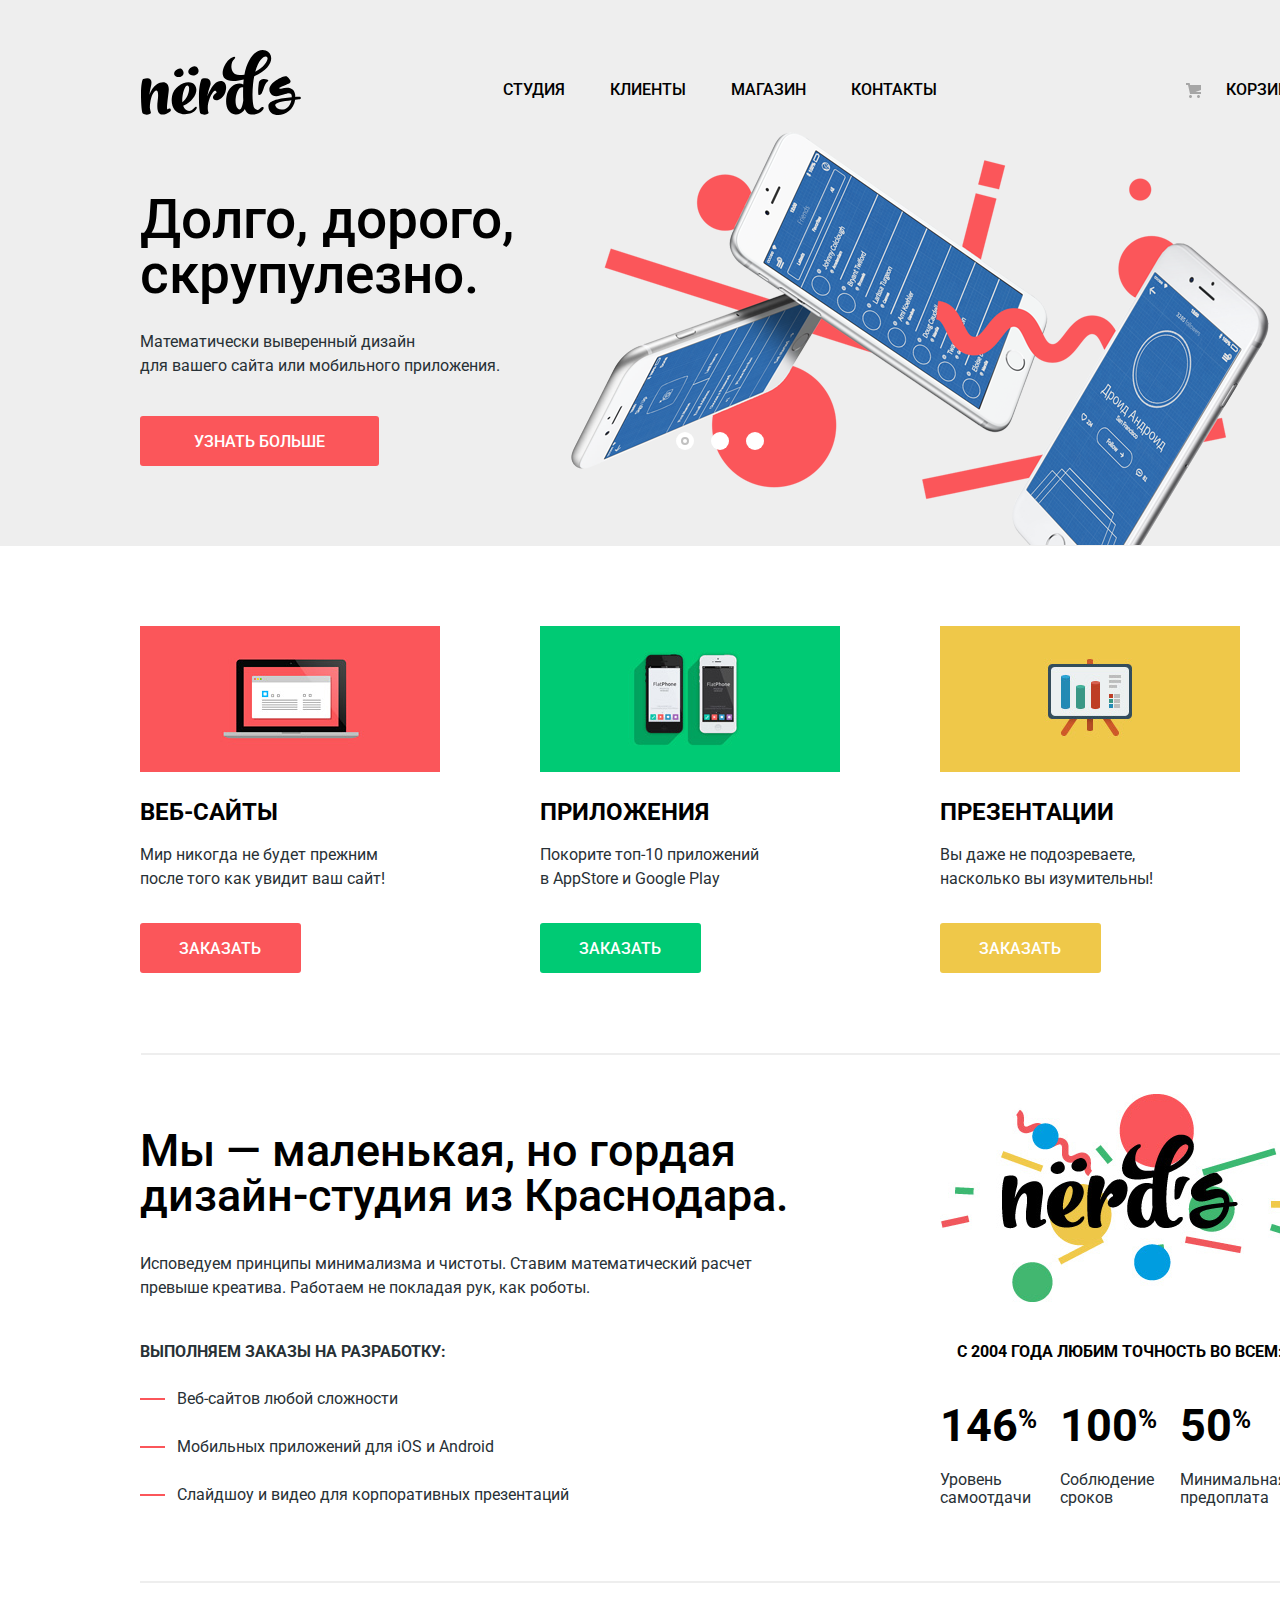
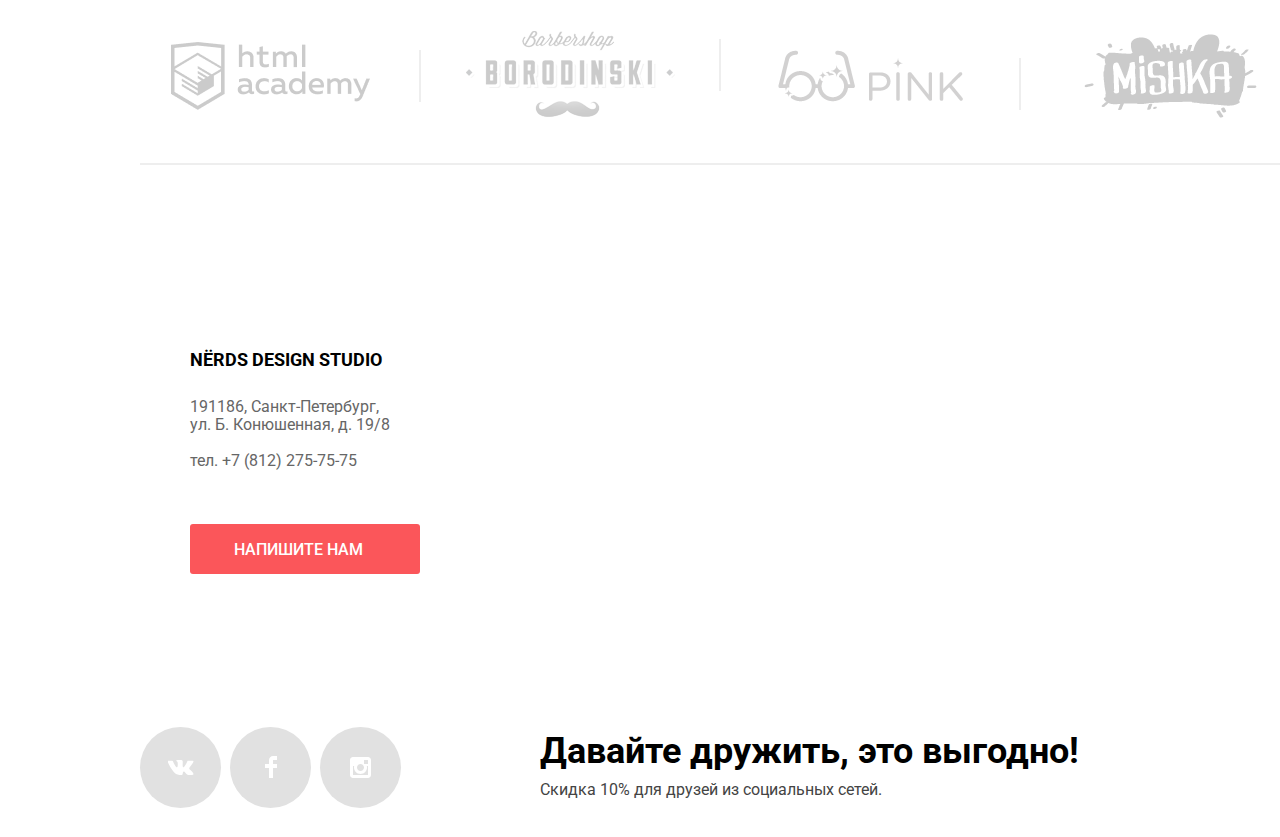
==== commit 15ffba3f: "Защита, исправления" ====
--- a/index.html
+++ b/index.html
@@ -10,7 +10,7 @@
   <link rel="manifest" href="manifest.webmanifest">
   <link rel="preconnect" href="https://fonts.gstatic.com">
   <link href="https://fonts.googleapis.com/css2?family=Roboto:wght@400;500;700&display=swap" rel="stylesheet">
-  <link rel="stylesheet" href="css/normalize.css">
+  <link rel="stylesheet" href="css/normalize.min.css">
   <link rel="stylesheet" href="css/style.min.css">
 </head>
 
@@ -18,7 +18,7 @@
   <header class="main-header">
     <div class="main-header-bar">
       <nav class="main-navigation">
-        <a class="main-header-logo">
+        <a class="main-header-logo" href="#">
           <img src="img/logo.svg" width="160" height="65" alt="Логотип студии «Нёрдс»">
         </a>
         <ul class="site-navigation">
@@ -144,7 +144,7 @@
       <div class="find-us">
         <p class="find-us-subtitle">NЁRDS DESIGN STUDIO</p>
         <p class="address">191186, Санкт-Петербург,<br>ул. Б. Конюшенная, д. 19/8</p>
-        <p class="contacts-phone">тел. +7 (812) 275-75-75</p>
+        <p class="contacts-phone"><a href="tel:+78122757575">тел. +7 (812) 275-75-75</a></p>
         <a class="write-us" href="form.html">Напишите нам</a>
       </div>
     </section>
--- a/css/style.min.css
+++ b/css/style.min.css
@@ -100,6 +100,7 @@
   --basic-dark: #231f20;
   --basic-light-dark: #666666;
   --basic-dark-opacity: #b3b3b3;
+  --basic-rgba-dark: rgba(0, 0, 0, 0.4);
   --basic-super-gray: #888888;
   --basic-extra-gray: #444444;
   --basic-dark-gray: #4d4d4d;
@@ -111,6 +112,9 @@
   --basic-special-gray: #b4b9bb;
   --special-ultra-gray: #d7dcde;
   --special-gray: #d5d5d5;
+  --basic-rgba-gray: rgba(0, 1, 1, 0.25);
+  --basic-rgba-light-gray: rgba(0, 1, 1, 0.1);
+  --basic-rgba-usual-gray: rgba(0, 0, 0, 0.15);
   --basic-extra-red: #d7373b;
   --basic-mildly-red: #e74246;
   --basic-red: #fb565a;
@@ -179,6 +183,10 @@
 
 .main-header-bar {
   background-color: var(--basic-gray)
+}
+
+.main-header-logo:active {
+  opacity: .3
 }
 
 .site-navigation {
@@ -688,7 +696,6 @@
   opacity: .2
 }
 
-.cards-item:hover .shopping-menu,
 .partners-list img {
   display: block
 }
@@ -770,7 +777,12 @@
   margin-bottom: 54px
 }
 
+.contacts-phone a {
+  color: inherit
+}
+
 .write-us {
+  display: block;
   font-weight: 500;
   font-size: 16px;
   line-height: 18px;
@@ -877,8 +889,8 @@
 .social-button-inst:active,
 .social-button-vk:active {
   background-color: var(--basic-extra-red);
-  -webkit-box-shadow: inset 0 3px 0 rgba(0, 1, 1, .1);
-  box-shadow: inset 0 3px 0 rgba(0, 1, 1, .1)
+  -webkit-box-shadow: inset 0 3px 0 var(--basic-rgba-light-gray);
+  box-shadow: inset 0 3px 0 var(--basic-rgba-light-gray)
 }
 
 .social-button-fb:active::before,
@@ -896,8 +908,8 @@
   top: 50%;
   padding: 63px 90px 84px 100px;
   background-color: var(--basic-white);
-  -webkit-box-shadow: 0 20px 40px rgba(0, 0, 0, .4);
-  box-shadow: 0 20px 40px rgba(0, 0, 0, .4);
+  -webkit-box-shadow: 0 20px 40px var(--basic-rgba-dark);
+  box-shadow: 0 20px 40px var(--basic-rgba-dark);
   -webkit-transform: translate(-50%, -50%);
   -ms-transform: translate(-50%, -50%);
   transform: translate(-50%, -50%);
@@ -1120,8 +1132,8 @@
   border: 8px solid var(--basic-white);
   background-color: var(--basic-mildly-gray);
   border-radius: 50%;
-  -webkit-box-shadow: 0 2px 1px rgba(0, 0, 0, .15);
-  box-shadow: 0 2px 1px rgba(0, 0, 0, .15);
+  -webkit-box-shadow: 0 2px 1px var(--basic-rgba-usual-gray);
+  box-shadow: 0 2px 1px var(--basic-rgba-usual-gray);
   cursor: pointer;
   -webkit-box-sizing: content-box;
   box-sizing: content-box;
@@ -1432,8 +1444,8 @@
 }
 
 .cards-item:hover {
-  -webkit-box-shadow: 0 6px 15px rgba(0, 1, 1, .25);
-  box-shadow: 0 6px 15px rgba(0, 1, 1, .25)
+  -webkit-box-shadow: 0 6px 15px var(--basic-rgba-gray);
+  box-shadow: 0 6px 15px var(--basic-rgba-gray)
 }
 
 .cards-item::before {
@@ -1493,18 +1505,32 @@
   background-color: var(--basic-gray);
   text-align: center;
   width: 360px;
-  height: 231px;
+  min-height: 231px;
   padding-top: 26px;
+  padding-bottom: 44px;
   bottom: 0;
   left: 0;
   right: 0
 }
 
+.cards-item:hover-within .shopping-menu {
+  display: block
+}
+
+.cards-item:focus-within .shopping-menu {
+  display: block
+}
+
 .cards-item:focus,
 .shopping-menu:focus {
   display: block
 }
 
+.cards-cost,
+.cards-item:hover .shopping-menu {
+  display: block
+}
+
 .shopping-menu h3 {
   padding: 0;
   margin: 0 0 12px
@@ -1520,7 +1546,6 @@
 }
 
 .cards-cost {
-  display: block;
   width: 200px;
   margin: 0 auto;
   font-weight: 500;
@@ -1541,13 +1566,15 @@
 
 .cards-cost:focus {
   background-color: var(--basic-extra-red);
-  -webkit-box-shadow: inset 0 3px 0 rgba(0, 1, 1, .1);
-  box-shadow: inset 0 3px 0 rgba(0, 1, 1, .1);
+  -webkit-box-shadow: inset 0 3px 0 var(--basic-rgba-light-gray);
+  box-shadow: inset 0 3px 0 var(--basic-rgba-light-gray);
   border: 0
 }
 
 .pagination-list {
   list-style: none;
+  -ms-flex-wrap: wrap;
+  flex-wrap: wrap;
   -webkit-box-align: center;
   -ms-flex-align: center;
   align-items: center;
@@ -1608,8 +1635,8 @@
 
 .pagination-item a:active {
   background-color: var(--special-gray);
-  -webkit-box-shadow: inset 0 3px 0 rgba(0, 1, 1, .1);
-  box-shadow: inset 0 3px 0 rgba(0, 1, 1, .1);
+  -webkit-box-shadow: inset 0 3px 0 var(--basic-rgba-light-gray);
+  box-shadow: inset 0 3px 0 var(--basic-rgba-light-gray);
   border-radius: 3px
 }
 
@@ -1649,6 +1676,6 @@
 
 .pagination-item-next:active {
   background-color: var(--special-gray);
-  -webkit-box-shadow: inset 0 3px 0 rgba(0, 1, 1, .1);
-  box-shadow: inset 0 3px 0 rgba(0, 1, 1, .1)
-}
+  -webkit-box-shadow: inset 0 3px 0 var(--basic-rgba-light-gray);
+  box-shadow: inset 0 3px 0 var(--basic-rgba-light-gray)
+}
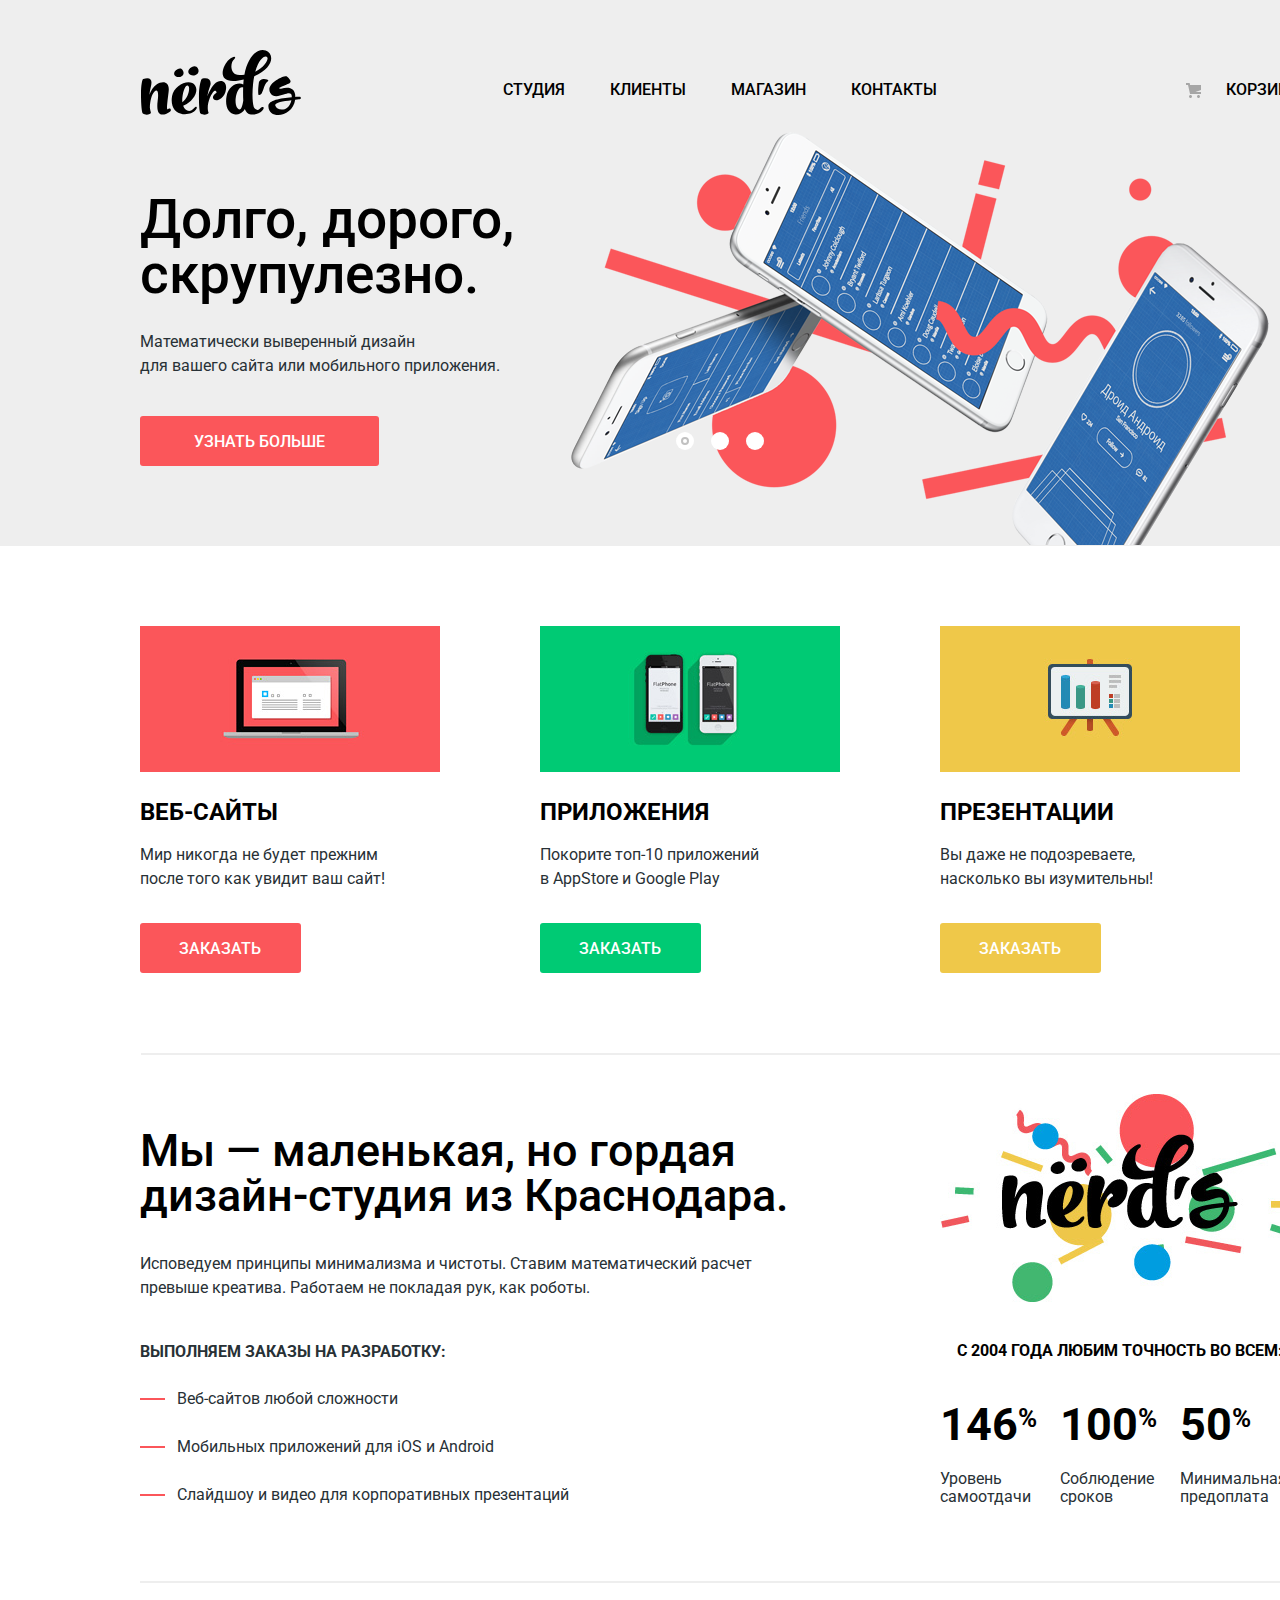
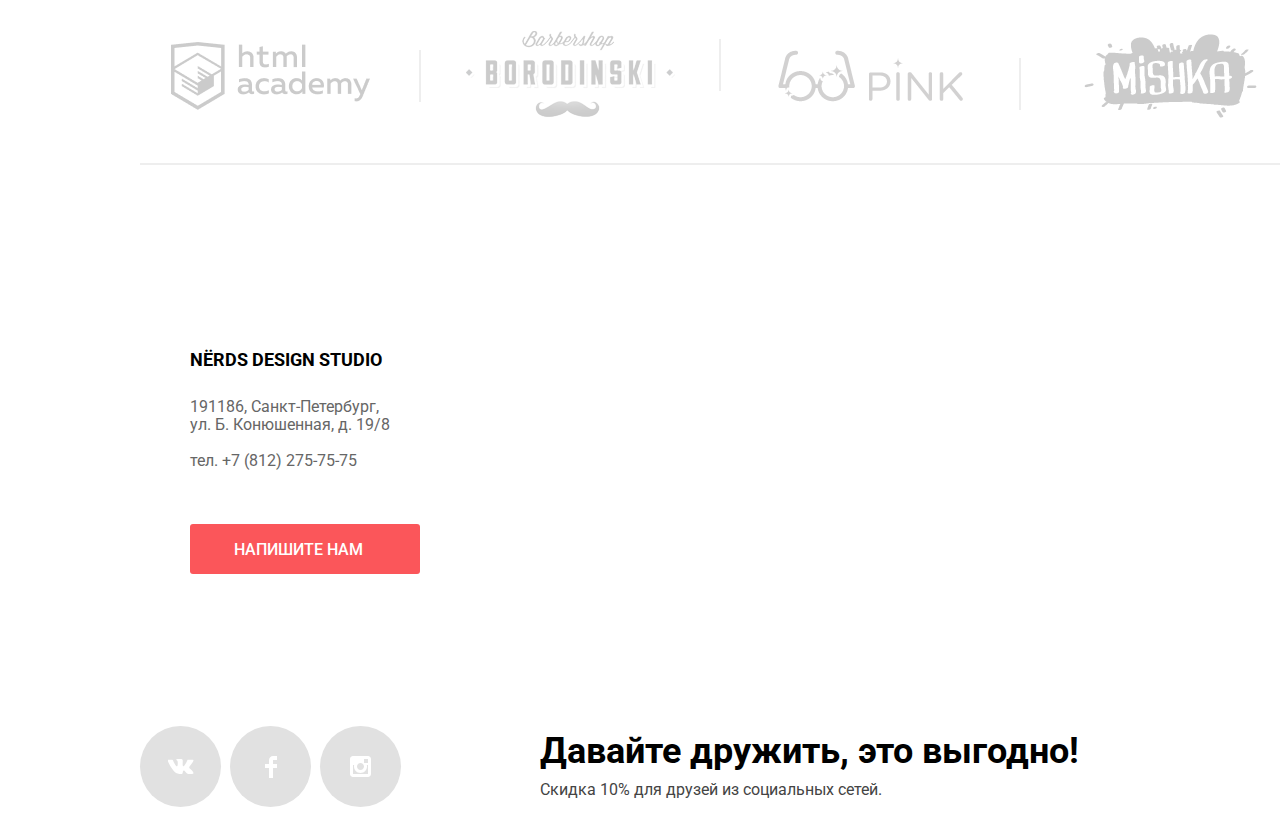
==== commit 778fca78: "все" ====
--- a/index.html
+++ b/index.html
@@ -18,7 +18,7 @@
   <header class="main-header">
     <div class="main-header-bar">
       <nav class="main-navigation">
-        <a class="main-header-logo" href="#">
+        <a class="main-header-logo">
           <img src="img/logo.svg" width="160" height="65" alt="Логотип студии «Нёрдс»">
         </a>
         <ul class="site-navigation">
--- a/css/style.min.css
+++ b/css/style.min.css
@@ -1,1681 +1 @@
-@-webkit-keyframes bounce {
-  0% {
-    -webkit-transform: translateY(-95%) translateX(-50%);
-    transform: translateY(-95%) translateX(-50%)
-  }
-
-  70% {
-    -webkit-transform: translateY(15%) translateX(-50%);
-    transform: translateY(15%) translateX(-50%)
-  }
-
-  90% {
-    -webkit-transform: translateY(-45%) translateX(-50%);
-    transform: translateY(-45%) translateX(-50%)
-  }
-
-  to {
-    -webkit-transform: translateY(-50%) translateX(-50%);
-    transform: translateY(-50%) translateX(-50%)
-  }
-}
-
-@keyframes bounce {
-  0% {
-    -webkit-transform: translateY(-95%) translateX(-50%);
-    transform: translateY(-95%) translateX(-50%)
-  }
-
-  70% {
-    -webkit-transform: translateY(15%) translateX(-50%);
-    transform: translateY(15%) translateX(-50%)
-  }
-
-  90% {
-    -webkit-transform: translateY(-45%) translateX(-50%);
-    transform: translateY(-45%) translateX(-50%)
-  }
-
-  to {
-    -webkit-transform: translateY(-50%) translateX(-50%);
-    transform: translateY(-50%) translateX(-50%)
-  }
-}
-
-@-webkit-keyframes shake {
-
-  0%,
-  to {
-    -webkit-transform: translateY(-50%) translateX(-50%);
-    transform: translateY(-50%) translateX(-50%)
-  }
-
-  10%,
-  30%,
-  50%,
-  70%,
-  90% {
-    -webkit-transform: translateY(calc(-50% - 10px)) translateX(-50%);
-    transform: translateY(calc(-50% - 10px)) translateX(-50%)
-  }
-
-  20%,
-  40%,
-  60%,
-  80% {
-    -webkit-transform: translateY(calc(-50% + 10px)) translateX(-50%);
-    transform: translateY(calc(-50% + 10px)) translateX(-50%)
-  }
-}
-
-@keyframes shake {
-
-  0%,
-  to {
-    -webkit-transform: translateY(-50%) translateX(-50%);
-    transform: translateY(-50%) translateX(-50%)
-  }
-
-  10%,
-  30%,
-  50%,
-  70%,
-  90% {
-    -webkit-transform: translateY(calc(-50% - 10px)) translateX(-50%);
-    transform: translateY(calc(-50% - 10px)) translateX(-50%)
-  }
-
-  20%,
-  40%,
-  60%,
-  80% {
-    -webkit-transform: translateY(calc(-50% + 10px)) translateX(-50%);
-    transform: translateY(calc(-50% + 10px)) translateX(-50%)
-  }
-}
-
-:root {
-  --basic-black: #000000;
-  --basic-light-black: #283136;
-  --basic-dark: #231f20;
-  --basic-light-dark: #666666;
-  --basic-dark-opacity: #b3b3b3;
-  --basic-rgba-dark: rgba(0, 0, 0, 0.4);
-  --basic-super-gray: #888888;
-  --basic-extra-gray: #444444;
-  --basic-dark-gray: #4d4d4d;
-  --basic-mildly-gray: #a6a6a6;
-  --basic-gray: #eeeeee;
-  --basic-light-gray: #e1e1e1;
-  --basic-usual-gray: #dbdbdb;
-  --special: #dfdfdf;
-  --basic-special-gray: #b4b9bb;
-  --special-ultra-gray: #d7dcde;
-  --special-gray: #d5d5d5;
-  --basic-rgba-gray: rgba(0, 1, 1, 0.25);
-  --basic-rgba-light-gray: rgba(0, 1, 1, 0.1);
-  --basic-rgba-usual-gray: rgba(0, 0, 0, 0.15);
-  --basic-extra-red: #d7373b;
-  --basic-mildly-red: #e74246;
-  --basic-red: #fb565a;
-  --basic-extra-green: #00aa62;
-  --basic-mildly-green: #00bc6c;
-  --basic-green: #00ca74;
-  --basic-extra-yellow: #e5a722;
-  --basic-mildly-yellow: #eab534;
-  --basic-yellow: #efc849;
-  --basic-white: #ffffff
-}
-
-html {
-  -webkit-box-sizing: border-box;
-  box-sizing: border-box
-}
-
-*,
-:after,
-:before {
-  -webkit-box-sizing: inherit;
-  box-sizing: inherit
-}
-
-.page-body {
-  margin: 0;
-  padding: 0;
-  font-family: "Roboto", "Verdana", sans-serif;
-  min-height: 100%;
-  display: -ms-grid;
-  display: grid;
-  -ms-grid-rows: -webkit-min-content 1fr -webkit-min-content;
-  -ms-grid-rows: min-content 1fr min-content;
-  grid-template-rows: -webkit-min-content 1fr -webkit-min-content;
-  grid-template-rows: min-content 1fr min-content;
-  -ms-flex-line-pack: start;
-  align-content: start
-}
-
-a {
-  text-decoration: none
-}
-
-img {
-  max-width: 100%;
-  height: auto
-}
-
-.visually-hidden {
-  position: absolute;
-  width: 1px;
-  height: 1px;
-  margin: -1px;
-  border: 0;
-  padding: 0;
-  white-space: nowrap;
-  -webkit-clip-path: inset(100%);
-  clip-path: inset(100%);
-  clip: rect(0 0 0 0);
-  overflow: hidden
-}
-
-.page {
-  height: 100%
-}
-
-.main-header-bar {
-  background-color: var(--basic-gray)
-}
-
-.main-header-logo:active {
-  opacity: .3
-}
-
-.site-navigation {
-  display: -webkit-box;
-  display: -ms-flexbox;
-  display: flex;
-  -ms-flex-wrap: wrap;
-  flex-wrap: wrap;
-  list-style: none;
-  margin: 0;
-  padding: 6px 0 0
-}
-
-.site-navigation-list {
-  padding-right: 45px
-}
-
-.site-navigation-list:nth-child(4n) {
-  margin-right: 0
-}
-
-.basket,
-.main-navigation {
-  font-weight: 500;
-  font-size: 16px;
-  line-height: 30px;
-  text-transform: uppercase;
-  background-color: transparent
-}
-
-.main-navigation {
-  color: var(--basic-black)
-}
-
-.basket {
-  display: -webkit-box;
-  display: -ms-flexbox;
-  display: flex;
-  -webkit-box-align: baseline;
-  -ms-flex-align: baseline;
-  align-items: baseline;
-  -webkit-box-pack: end;
-  -ms-flex-pack: end;
-  justify-content: flex-end
-}
-
-.basket-img {
-  padding-right: 24.48px
-}
-
-.main-navigation {
-  display: -ms-grid;
-  display: grid;
-  -ms-grid-columns: 362px 678px 119px;
-  grid-template-columns: 362px 678px 119px;
-  -webkit-box-pack: center;
-  -ms-flex-pack: center;
-  justify-content: center;
-  -webkit-box-align: center;
-  -ms-flex-align: center;
-  align-items: center;
-  padding-top: 48.98px
-}
-
-.partners-list li,
-.popup form,
-.site-navigation .shop {
-  position: relative
-}
-
-.shop::after {
-  content: "";
-  position: absolute;
-  width: 74px;
-  height: 2px;
-  background-color: var(--basic-red);
-  right: 1px;
-  top: 37px
-}
-
-.description,
-.main-header {
-  background-color: var(--basic-gray)
-}
-
-.basket,
-.site-navigation a {
-  color: var(--basic-black)
-}
-
-.basket:hover,
-.site-navigation a:hover {
-  color: var(--basic-red)
-}
-
-.site-navigation a:active {
-  color: var(--basic-black);
-  opacity: .3
-}
-
-.basket:active {
-  color: var(--basic-dark-opacity)
-}
-
-.basket {
-  padding-left: 40px;
-  background-image: url(../img/icon-basket.svg);
-  background-repeat: no-repeat;
-  background-position: 5px center
-}
-
-.navigation-basket {
-  padding-top: 7px
-}
-
-.container {
-  width: 1200px;
-  margin: 0 auto;
-  padding: 0 20px;
-  -webkit-box-sizing: border-box;
-  box-sizing: border-box
-}
-
-.description {
-  position: relative;
-  margin-bottom: 80px
-}
-
-.description-bar,
-.services-list::after {
-  background-color: var(--basic-gray)
-}
-
-.description-list {
-  list-style: none;
-  margin: 0;
-  padding: 0
-}
-
-.description-item-wrapper {
-  padding-top: 67px
-}
-
-.description-item-paragraph,
-.services-item h3 {
-  font-weight: 500;
-  font-size: 55px;
-  line-height: 55px;
-  color: var(--basic-black);
-  padding: 0;
-  margin: 0
-}
-
-.description-item-competence,
-.description-item-competence-active {
-  font-size: 16px;
-  line-height: 24px;
-  color: var(--basic-light-black);
-  padding: 0;
-  margin: 28px 0 38px
-}
-
-.description-item-competence {
-  margin: 38px 0 27px
-}
-
-.description-study {
-  font-weight: 500;
-  font-size: 16px;
-  line-height: 18px;
-  color: var(--basic-white);
-  background-color: var(--basic-red);
-  text-transform: uppercase;
-  display: inline-block;
-  padding: 17px 54px 15px;
-  border-radius: 3px;
-  vertical-align: top
-}
-
-.description-study:hover {
-  background-color: var(--basic-mildly-red)
-}
-
-.description-study:active {
-  background-color: var(--basic-extra-red)
-}
-
-.description-study a:active {
-  opacity: .3
-}
-
-.description-item {
-  display: none;
-  -ms-grid-columns: 1fr 1fr;
-  grid-template-columns: 1fr 1fr;
-  padding-bottom: 80px;
-  background-repeat: no-repeat;
-  background-position-x: 397px;
-  background-position-y: -11px;
-  min-height: 421px
-}
-
-.description-item-one {
-  background-image: url(../img/slide-pic-1.png)
-}
-
-.description-item-two {
-  background-image: url(../img/slide-pic-2.png)
-}
-
-.description-item-three {
-  background-image: url(../img/slide-pic-3.png)
-}
-
-.description-item.current {
-  display: -ms-grid;
-  display: grid
-}
-
-.slider-controls {
-  list-style: none;
-  margin: 0;
-  padding: 0;
-  position: absolute;
-  display: -webkit-box;
-  display: -ms-flexbox;
-  display: flex;
-  -webkit-box-pack: justify;
-  -ms-flex-pack: justify;
-  justify-content: space-between;
-  width: 88px;
-  bottom: 92px;
-  left: 50%;
-  -webkit-transform: translate(-50%);
-  -ms-transform: translate(-50%);
-  transform: translate(-50%)
-}
-
-.slider-controls button {
-  padding: 0;
-  width: 18px;
-  height: 18px;
-  background-color: var(--basic-white);
-  border: 0;
-  border-radius: 50%;
-  cursor: pointer
-}
-
-.slider-controls .current {
-  background-image: url(../img/ellipse.svg);
-  background-repeat: no-repeat;
-  background-position: center
-}
-
-.services {
-  margin-bottom: 121px;
-  position: relative
-}
-
-.services-list {
-  display: -ms-grid;
-  display: grid;
-  -ms-grid-columns: 300px 100px 300px 100px 300px;
-  grid-template-columns: 300px 300px 300px;
-  -webkit-column-gap: 100px;
-  -moz-column-gap: 100px;
-  column-gap: 100px;
-  list-style: none;
-  margin: 0;
-  padding: 0
-}
-
-.services-list::after {
-  content: "";
-  position: absolute;
-  width: 1158px;
-  height: 2px;
-  bottom: -82px;
-  left: 21px
-}
-
-.services-item-img {
-  padding: 0;
-  margin: 0 0 21px
-}
-
-.services-item h3 {
-  font-weight: 700;
-  font-size: 24px;
-  line-height: 30px;
-  text-transform: uppercase;
-  margin: 0 0 16px
-}
-
-.services-list-item {
-  font-size: 16px;
-  line-height: 24px;
-  color: var(--basic-light-black);
-  padding: 0;
-  margin: 0 0 32px
-}
-
-.services-order-app,
-.services-order-presentation,
-.services-order-web {
-  font-weight: 500;
-  font-size: 16px;
-  line-height: 18px;
-  color: var(--basic-white);
-  padding: 17px 40px 15px 39px;
-  border-radius: 3px;
-  text-transform: uppercase
-}
-
-.services-order-web {
-  display: inline-block;
-  background-color: var(--basic-red);
-  vertical-align: top
-}
-
-.services-order-web:hover {
-  background-color: var(--basic-mildly-red)
-}
-
-.services-order-web:active {
-  background-color: var(--basic-extra-red)
-}
-
-.services-order-app,
-.services-order-presentation {
-  display: inline-block;
-  background-color: var(--basic-green);
-  vertical-align: top
-}
-
-.services-order-app:hover {
-  background-color: var(--basic-mildly-green)
-}
-
-.services-order-app:active {
-  background-color: var(--basic-extra-green)
-}
-
-.services-order-presentation {
-  background-color: var(--basic-yellow)
-}
-
-.services-order-presentation:hover {
-  background-color: var(--basic-mildly-yellow)
-}
-
-.services-order-presentation:active {
-  background-color: var(--basic-extra-yellow)
-}
-
-.about-us {
-  display: -ms-grid;
-  display: grid;
-  -webkit-box-pack: justify;
-  -ms-flex-pack: justify;
-  justify-content: space-between;
-  -ms-grid-columns: 650px 360px;
-  grid-template-columns: 650px 360px;
-  margin-bottom: 74px;
-  background-repeat: no-repeat;
-  background-position: center bottom;
-  position: relative
-}
-
-.about-us-container {
-  margin: 0 auto
-}
-
-.about-us-characteristic {
-  font-weight: 500;
-  font-size: 45px;
-  line-height: 45px;
-  color: var(--basic-black);
-  margin: 34px auto 0
-}
-
-.about-us-contractor,
-.about-us-slogan {
-  font-size: 16px;
-  line-height: 24px;
-  color: var(--basic-light-black);
-  margin-top: 34px
-}
-
-.about-us-contractor {
-  font-weight: 700;
-  text-transform: uppercase;
-  margin-top: 40px;
-  margin-bottom: -7px
-}
-
-.about-us-list {
-  list-style: none;
-  padding: 0;
-  margin: 0
-}
-
-.about-us-item {
-  position: relative;
-  font-size: 16px;
-  line-height: 24px;
-  color: var(--basic-light-black);
-  margin-top: 30px;
-  padding-left: 37px;
-  margin-bottom: -6px
-}
-
-.about-us-item:last-child {
-  margin-bottom: 0
-}
-
-.about-us-item::before {
-  content: "";
-  position: absolute;
-  width: 25px;
-  height: 2px;
-  background-color: var(--basic-red);
-  left: 0;
-  top: 11px
-}
-
-.about-us-logo {
-  margin-bottom: 33px
-}
-
-.about-us-exactitude {
-  width: 100%;
-  border-collapse: collapse
-}
-
-.about-us-formality,
-.percent {
-  font-weight: 700;
-  color: var(--basic-black)
-}
-
-.about-us-formality {
-  font-size: 16px;
-  line-height: 24px;
-  text-transform: uppercase;
-  margin-bottom: 30px;
-  text-align: center
-}
-
-.percent {
-  font-size: 45px;
-  line-height: 64px
-}
-
-.percent td {
-  padding: 0;
-  width: 33.33%
-}
-
-.percent sup {
-  font-weight: 700;
-  font-size: 26px;
-  line-height: 40px
-}
-
-.ratio {
-  font-size: 16px;
-  line-height: 18px;
-  color: var(--basic-light-black)
-}
-
-.ratio-para {
-  padding: 13px 0 0
-}
-
-.partners {
-  margin-bottom: 80px
-}
-
-.partners-list {
-  list-style: none;
-  margin: 0;
-  display: -ms-grid;
-  display: grid;
-  -ms-grid-columns: 260px 40px 260px 40px 260px 40px 260px;
-  grid-template-columns: 260px 260px 260px 260px;
-  grid-gap: 40px;
-  -webkit-box-align: center;
-  -ms-flex-align: center;
-  align-items: center;
-  position: relative;
-  border-top: 2px solid var(--basic-gray);
-  border-bottom: 2px solid var(--basic-gray);
-  padding: 48px 0 42px
-}
-
-.partners-academy,
-.partners-borodinski,
-.partners-mishka,
-.partners-pink {
-  display: -webkit-box;
-  display: -ms-flexbox;
-  display: flex;
-  -webkit-box-pack: center;
-  -ms-flex-pack: center;
-  justify-content: center;
-  opacity: .2
-}
-
-.partners-list img {
-  display: block
-}
-
-.partners-academy:hover,
-.partners-borodinski:hover,
-.partners-mishka:hover,
-.partners-pink:hover {
-  opacity: 1
-}
-
-.partners-academy:active,
-.partners-borodinski:active,
-.partners-mishka:active,
-.partners-pink:active {
-  opacity: .1
-}
-
-.partners-list li::after {
-  content: "";
-  position: absolute;
-  width: 2px;
-  height: 52px;
-  background-color: var(--basic-gray);
-  right: -21px;
-  top: 8px
-}
-
-.partners-list li:nth-child(4n+4)::after {
-  content: "";
-  position: absolute;
-  width: 2px;
-  height: 52px;
-  background-color: var(--basic-white);
-  right: 10px;
-  top: 10px
-}
-
-.main-footer-bar {
-  background-color: var(--basic-super-gray)
-}
-
-.footer-map {
-  position: relative;
-  display: block;
-  margin: auto auto 36px
-}
-
-.find-us {
-  position: absolute;
-  padding: 31px 39px 47px 50px;
-  width: 319px;
-  height: 308px;
-  margin-top: -401px;
-  background-color: var(--basic-white)
-}
-
-.find-us-subtitle {
-  font-weight: 700;
-  font-size: 18px;
-  line-height: 30px;
-  text-transform: uppercase;
-  color: var(--basic-black);
-  margin-bottom: 23px
-}
-
-.address,
-.contacts-phone {
-  font-size: 16px;
-  line-height: 18px;
-  color: var(--basic-light-dark)
-}
-
-.address {
-  margin-bottom: 18px
-}
-
-.contacts-phone {
-  margin-bottom: 54px
-}
-
-.contacts-phone a {
-  color: inherit
-}
-
-.write-us {
-  display: block;
-  font-weight: 500;
-  font-size: 16px;
-  line-height: 18px;
-  text-transform: uppercase;
-  color: var(--basic-white);
-  background-color: var(--basic-red);
-  padding: 17px 44px 15px;
-  border-radius: 3px
-}
-
-.friendship-wrapper {
-  padding-left: 13px
-}
-
-.friendship {
-  font-weight: 700;
-  font-size: 36px;
-  line-height: 36px;
-  color: var(--basic-black)
-}
-
-.discount {
-  font-size: 16px;
-  line-height: 22px;
-  color: var(--basic-extra-gray);
-  margin-top: -26px;
-  margin-bottom: 36px
-}
-
-.footer-social,
-.social-list,
-.social-list a {
-  -webkit-box-align: center;
-  -ms-flex-align: center;
-  align-items: center
-}
-
-.footer-social {
-  display: -ms-grid;
-  display: grid;
-  -ms-grid-columns: 1fr 2fr;
-  grid-template-columns: 1fr 2fr
-}
-
-.social-list,
-.social-list a {
-  display: -webkit-box;
-  display: -ms-flexbox;
-  display: flex
-}
-
-.social-list {
-  list-style: none;
-  padding: 0;
-  margin: 0
-}
-
-.social-list a {
-  position: relative;
-  width: 81px;
-  height: 81px;
-  -webkit-box-pack: center;
-  -ms-flex-pack: center;
-  justify-content: center;
-  border-radius: 50%;
-  background-color: var(--basic-light-gray);
-  -webkit-box-sizing: border-box;
-  box-sizing: border-box;
-  margin-right: 9px
-}
-
-.social-button-fb::before,
-.social-button-inst::before,
-.social-button-vk::before {
-  content: "";
-  position: absolute;
-  width: 26px;
-  height: 15px;
-  background-image: url(../img/icon-vk.svg);
-  background-repeat: no-repeat;
-  background-position: center
-}
-
-.social-button-fb::before,
-.social-button-inst::before {
-  width: 12px;
-  height: 22px;
-  background-image: url(../img/icon-fb.svg)
-}
-
-.social-button-inst::before {
-  width: 21px;
-  height: 21px;
-  background-image: url(../img/icon-insta.svg)
-}
-
-.social-button-fb:hover,
-.social-button-inst:hover,
-.social-button-vk:hover {
-  background-color: var(--basic-mildly-red)
-}
-
-.social-button-fb:active,
-.social-button-inst:active,
-.social-button-vk:active {
-  background-color: var(--basic-extra-red);
-  -webkit-box-shadow: inset 0 3px 0 var(--basic-rgba-light-gray);
-  box-shadow: inset 0 3px 0 var(--basic-rgba-light-gray)
-}
-
-.social-button-fb:active::before,
-.social-button-inst:active::before,
-.social-button-vk:active::before {
-  background-color: var(--basic-extra-red);
-  opacity: .3
-}
-
-.popup {
-  display: none;
-  position: fixed;
-  left: 50%;
-  width: 960px;
-  top: 50%;
-  padding: 63px 90px 84px 100px;
-  background-color: var(--basic-white);
-  -webkit-box-shadow: 0 20px 40px var(--basic-rgba-dark);
-  box-shadow: 0 20px 40px var(--basic-rgba-dark);
-  -webkit-transform: translate(-50%, -50%);
-  -ms-transform: translate(-50%, -50%);
-  transform: translate(-50%, -50%);
-  margin: 0 auto
-}
-
-.modal-show {
-  display: block;
-  -webkit-animation: bounce .6s;
-  animation: bounce .6s
-}
-
-.popup-input-error {
-  -webkit-animation: shake .6s;
-  animation: shake .6s
-}
-
-.popup-input-error .popup-input,
-.popup-input-error .popup-input-letter {
-  color: var(--basic-mildly-red);
-  border-color: var(--basic-mildly-red)
-}
-
-.popup-title {
-  font-weight: 700;
-  font-size: 45px;
-  line-height: 53px;
-  color: var(--basic-black);
-  margin: 0 0 37px
-}
-
-.popup-lead,
-.popup-mail,
-.popup-name {
-  font-weight: 700;
-  font-size: 16px;
-  line-height: 18px;
-  color: var(--basic-black)
-}
-
-.popup-button,
-.popup-input {
-  font-family: inherit;
-  border-radius: 3px;
-  cursor: pointer
-}
-
-.popup-button {
-  font-weight: 500;
-  font-size: 16px;
-  line-height: 18px;
-  text-transform: uppercase;
-  color: var(--basic-white);
-  background-color: var(--basic-red);
-  padding: 17px 83px 15px 85px;
-  border: 0
-}
-
-.popup-input {
-  width: 360px;
-  height: 50px;
-  border: 2px solid var(--special-ultra-gray);
-  padding-left: 14px;
-  margin-top: 9px
-}
-
-.popup-name {
-  padding-right: 37px
-}
-
-.popup-input-letter:hover,
-.popup-input:hover {
-  border: 2px solid var(--basic-special-gray)
-}
-
-.popup-input-letter:focus::-webkit-input-placeholder,
-.popup-input:focus::-webkit-input-placeholder,
-.popup-mail:focus::-webkit-input-placeholder {
-  color: var(--basic-extra-gray);
-  border-color: var(--basic-extra-gray);
-  outline: 0
-}
-
-.popup-input-letter:focus::-moz-placeholder,
-.popup-input:focus::-moz-placeholder,
-.popup-mail:focus::-moz-placeholder {
-  color: var(--basic-extra-gray);
-  border-color: var(--basic-extra-gray);
-  outline: 0
-}
-
-.popup-input-error:invalid::-webkit-input-placeholder {
-  color: var(--basic-mildly-red);
-  border-color: var(--basic-mildly-red)
-}
-
-.popup-input-error:invalid::-moz-placeholder {
-  color: var(--basic-mildly-red);
-  border-color: var(--basic-mildly-red)
-}
-
-.popup-input-letter {
-  width: 760px;
-  height: 118px;
-  border: 2px solid var(--special-ultra-gray);
-  border-radius: 3px;
-  margin-bottom: 42px;
-  resize: none;
-  cursor: pointer;
-  padding-left: 15px;
-  padding-top: 13px;
-  margin-top: 10px
-}
-
-.popup-data {
-  display: -webkit-box;
-  display: -ms-flexbox;
-  display: flex;
-  -webkit-box-pack: justify;
-  -ms-flex-pack: justify;
-  justify-content: space-between;
-  margin-bottom: 34px
-}
-
-.popup-close {
-  position: absolute;
-  padding: 0;
-  margin: 0;
-  right: 0;
-  top: 15px;
-  width: 21px;
-  height: 21px;
-  background-image: url(../img/close-popup.svg);
-  background-repeat: no-repeat;
-  background-color: transparent;
-  border: 0;
-  cursor: pointer;
-  opacity: .3;
-  outline: 0
-}
-
-.cards-item:hover::before,
-.popup-close:hover {
-  opacity: 1
-}
-
-.popup-close:active {
-  opacity: .1
-}
-
-.main-header-bar-title {
-  background-color: var(--basic-gray);
-  padding-top: 1px;
-  padding-bottom: 117px;
-  margin-bottom: 55px
-}
-
-.page-title {
-  font-weight: 500;
-  font-size: 55px;
-  line-height: 55px;
-  color: var(--basic-black);
-  text-align: center;
-  padding-top: 29px;
-  margin-bottom: -9px
-}
-
-.filter-item legend {
-  font-weight: 700;
-  font-size: 18px;
-  line-height: 30px;
-  color: var(--basic-black);
-  text-transform: uppercase
-}
-
-.filter-item {
-  margin: 0;
-  padding: 0
-}
-
-.range-filter {
-  width: 260px;
-  margin-top: 49px;
-  margin-bottom: 54px
-}
-
-.price-controls input,
-.range-controls {
-  border-radius: 5px;
-  background-color: var(--basic-gray)
-}
-
-.range-controls {
-  position: relative;
-  height: 80px;
-  margin-bottom: 14px;
-  padding-top: 39px;
-  padding-right: 20px;
-  padding-left: 20px
-}
-
-.range-controls .scale {
-  height: 2px;
-  background: var(--special-ultra-gray)
-}
-
-.range-controls .bar {
-  width: 70%;
-  height: 2px;
-  background: var(--basic-green)
-}
-
-.range-controls .toggle {
-  position: absolute;
-  top: 50%;
-  left: 0;
-  width: 4px;
-  height: 4px;
-  padding: 0;
-  border: 8px solid var(--basic-white);
-  background-color: var(--basic-mildly-gray);
-  border-radius: 50%;
-  -webkit-box-shadow: 0 2px 1px var(--basic-rgba-usual-gray);
-  box-shadow: 0 2px 1px var(--basic-rgba-usual-gray);
-  cursor: pointer;
-  -webkit-box-sizing: content-box;
-  box-sizing: content-box;
-  -webkit-transform: translateY(-50%);
-  -ms-transform: translateY(-50%);
-  transform: translateY(-50%)
-}
-
-.range-controls .toggle-min {
-  left: 18px
-}
-
-.range-controls .toggle-max {
-  left: 160px
-}
-
-.price-controls {
-  display: -webkit-box;
-  display: -ms-flexbox;
-  display: flex;
-  -webkit-box-pack: justify;
-  -ms-flex-pack: justify;
-  justify-content: space-between;
-  margin-bottom: 11px
-}
-
-.price-controls label {
-  text-transform: uppercase;
-  font-size: 16px
-}
-
-.price-controls input {
-  width: 80px;
-  padding: 10px;
-  margin-left: 10px;
-  text-align: center;
-  color: var(--basic-light-black);
-  border: 0;
-  font-family: inherit;
-  font-size: inherit;
-  outline: 0
-}
-
-.filters {
-  width: 260px
-}
-
-.filter fieldset {
-  border: 0
-}
-
-.mesh {
-  margin-bottom: 15px
-}
-
-.filter fieldset,
-.mesh-list {
-  margin: 0;
-  padding: 0
-}
-
-.specificity {
-  padding-top: 28px;
-  margin-bottom: 16px
-}
-
-.filter-option label {
-  position: relative;
-  cursor: pointer;
-  -webkit-user-select: none;
-  -moz-user-select: none;
-  -ms-user-select: none;
-  user-select: none
-}
-
-.filter-input-radio+label::before {
-  content: "";
-  position: absolute;
-  left: -35px;
-  top: -3px;
-  width: 25px;
-  height: 25px;
-  background-image: url(../img/radio-off.svg);
-  background-repeat: no-repeat;
-  opacity: .4
-}
-
-.filter-input-radio:checked+label::before {
-  content: "";
-  position: absolute;
-  left: -35px;
-  top: -3px;
-  width: 25px;
-  height: 25px;
-  background-image: url(../img/radio-on.svg);
-  background-repeat: no-repeat;
-  opacity: .4
-}
-
-.filter-input-radio+label:hover::before,
-.filter-input-radio:checked+label:hover::after {
-  opacity: 1
-}
-
-.filter-input-checkbox+label::before {
-  content: "";
-  position: absolute;
-  left: -35px;
-  top: 0;
-  width: 23px;
-  height: 23px;
-  background-image: url(../img/checkbox-off.svg);
-  background-repeat: no-repeat;
-  opacity: .4
-}
-
-.filter-input-checkbox:checked+label::before {
-  content: "";
-  position: absolute;
-  left: -35px;
-  top: 0;
-  width: 25px;
-  height: 23px;
-  background-image: url(../img/checkbox-on.svg);
-  background-repeat: no-repeat;
-  opacity: .4
-}
-
-.filter-input-checkbox+label:hover::before,
-.filter-input-checkbox:checked+label:hover::after {
-  opacity: 1
-}
-
-.filter-input:focus+label::after,
-.filter-input:focus+label::before {
-  opacity: 1
-}
-
-.filter legend {
-  font-size: 18px;
-  line-height: 30px
-}
-
-.filter ul {
-  padding: 0;
-  margin: 0;
-  line-height: 19px
-}
-
-.filter-option {
-  padding-left: 35px;
-  margin-bottom: 20px
-}
-
-.mesh-list,
-.specificity-list {
-  list-style: none
-}
-
-.mesh,
-.specificity {
-  font-weight: 700;
-  font-size: 18px;
-  line-height: 30px;
-  text-transform: uppercase;
-  color: var(--basic-black)
-}
-
-.filter-checkbox,
-.filter-radio,
-.show-button {
-  font-size: 16px;
-  line-height: 19px;
-  color: var(--basic-light-black)
-}
-
-.show-button {
-  font-weight: 500;
-  line-height: 18px;
-  text-transform: uppercase;
-  color: var(--basic-black);
-  background-color: var(--basic-gray);
-  padding: 17px 89px 15px 88px;
-  border-radius: 3px;
-  border: 0;
-  margin-top: 34px
-}
-
-.pagination-item a:hover,
-.show-button:hover {
-  background-color: var(--special)
-}
-
-.show-button:focus {
-  background-color: var(--special-gray)
-}
-
-.filters-wrapper {
-  display: -ms-grid;
-  display: grid;
-  -ms-grid-columns: 1fr 2fr;
-  grid-template-columns: 1fr 2fr
-}
-
-.sort {
-  display: -webkit-box;
-  display: -ms-flexbox;
-  display: flex;
-  width: 100%;
-  -webkit-box-pack: justify;
-  -ms-flex-pack: justify;
-  justify-content: space-between;
-  text-transform: uppercase
-}
-
-.sort-paragraph {
-  font-weight: 700;
-  font-size: 18px;
-  line-height: 30px;
-  color: var(--basic-black);
-  margin-bottom: 49px;
-  margin-top: 0
-}
-
-.sort-list {
-  display: -webkit-box;
-  display: -ms-flexbox;
-  display: flex;
-  -webkit-box-pack: justify;
-  -ms-flex-pack: justify;
-  justify-content: space-between;
-  margin: 0;
-  width: 358px;
-  list-style: none;
-  font-size: 14px;
-  line-height: 18px;
-  -webkit-box-sizing: content-box;
-  box-sizing: content-box;
-  padding: 6px 0 0
-}
-
-.sort-item {
-  color: var(--basic-black);
-  opacity: .2;
-  padding-right: 5px
-}
-
-.sort-item:hover {
-  color: var(--basic-mildly-gray);
-  opacity: 1
-}
-
-.sort-item:active {
-  color: var(--basic-dark)
-}
-
-.sort-list-button {
-  list-style: none;
-  display: -webkit-box;
-  display: -ms-flexbox;
-  display: flex;
-  -webkit-box-pack: justify;
-  -ms-flex-pack: justify;
-  justify-content: space-between
-}
-
-.button-down,
-.button-up {
-  fill: var(--basic-mildly-gray);
-  opacity: .2
-}
-
-.button-down:hover,
-.button-up:hover {
-  fill: var(--basic-mildly-gray);
-  opacity: 1
-}
-
-.button-down:active,
-.button-up:active {
-  fill: var(--basic-dark)
-}
-
-.cards {
-  padding-left: 15px
-}
-
-.cards-list {
-  position: relative;
-  display: -webkit-box;
-  display: -ms-flexbox;
-  display: flex;
-  width: 760px;
-  -ms-flex-wrap: wrap;
-  flex-wrap: wrap;
-  list-style: none;
-  padding: 0;
-  margin: 0 0 23px
-}
-
-.cards-item {
-  position: relative;
-  margin-right: 43px;
-  margin-bottom: 32px;
-  padding-top: 40px;
-  border-radius: 5px;
-  overflow: hidden
-}
-
-.cards-item:hover {
-  -webkit-box-shadow: 0 6px 15px var(--basic-rgba-gray);
-  box-shadow: 0 6px 15px var(--basic-rgba-gray)
-}
-
-.cards-item::before {
-  content: "";
-  position: absolute;
-  top: 0;
-  left: 0;
-  width: 100%;
-  height: 40px;
-  background-color: var(--basic-dark-gray);
-  opacity: .12
-}
-
-.cards-item::after {
-  content: "";
-  position: absolute;
-  top: 12px;
-  left: 15px;
-  width: 14px;
-  height: 14px;
-  border-radius: 50%;
-  background-color: var(--basic-white);
-  -webkit-box-shadow: 23px 0 0 0 var(--basic-white), 46px 0 0 0 var(--basic-white);
-  box-shadow: 23px 0 0 0 var(--basic-white), 46px 0 0 0 var(--basic-white)
-}
-
-.cards-item img {
-  display: block;
-  width: 100%;
-  -o-object-fit: contain;
-  object-fit: contain
-}
-
-.cards-item:nth-child(2n) {
-  margin-right: 0
-}
-
-.shopping-menu-subtitle {
-  font-weight: 700;
-  font-size: 18px;
-  line-height: 30px;
-  color: var(--basic-black);
-  text-transform: uppercase
-}
-
-.shopping-menu-description {
-  font-size: 16px;
-  line-height: 18px;
-  color: var(--basic-light-dark);
-  margin: 0;
-  padding: 0 0 34px
-}
-
-.shopping-menu {
-  display: none;
-  position: absolute;
-  background-color: var(--basic-gray);
-  text-align: center;
-  width: 360px;
-  min-height: 231px;
-  padding-top: 26px;
-  padding-bottom: 44px;
-  bottom: 0;
-  left: 0;
-  right: 0
-}
-
-.cards-item:hover-within .shopping-menu {
-  display: block
-}
-
-.cards-item:focus-within .shopping-menu {
-  display: block
-}
-
-.cards-item:focus,
-.shopping-menu:focus {
-  display: block
-}
-
-.cards-cost,
-.cards-item:hover .shopping-menu {
-  display: block
-}
-
-.shopping-menu h3 {
-  padding: 0;
-  margin: 0 0 12px
-}
-
-.shopping-menu-subtitle:hover {
-  color: var(--basic-red)
-}
-
-.shopping-menu-subtitle:active {
-  color: var(--basic-black);
-  opacity: .3
-}
-
-.cards-cost {
-  width: 200px;
-  margin: 0 auto;
-  font-weight: 500;
-  font-size: 16px;
-  line-height: 18px;
-  text-transform: uppercase;
-  color: var(--basic-white);
-  background-color: var(--basic-red);
-  padding: 17px 72px 15px;
-  border-radius: 3px;
-  border: 0;
-  cursor: pointer
-}
-
-.cards-cost:hover {
-  background-color: var(--basic-mildly-red)
-}
-
-.cards-cost:focus {
-  background-color: var(--basic-extra-red);
-  -webkit-box-shadow: inset 0 3px 0 var(--basic-rgba-light-gray);
-  box-shadow: inset 0 3px 0 var(--basic-rgba-light-gray);
-  border: 0
-}
-
-.pagination-list {
-  list-style: none;
-  -ms-flex-wrap: wrap;
-  flex-wrap: wrap;
-  -webkit-box-align: center;
-  -ms-flex-align: center;
-  align-items: center;
-  padding: 0;
-  margin: 0
-}
-
-.pagination-container,
-.pagination-item a,
-.pagination-list {
-  display: -webkit-box;
-  display: -ms-flexbox;
-  display: flex
-}
-
-.pagination-container {
-  -webkit-box-align: baseline;
-  -ms-flex-align: baseline;
-  align-items: baseline;
-  margin-bottom: 60px
-}
-
-.pagination-item {
-  margin-right: 7px;
-  border: 3px solid transparent;
-  -webkit-box-sizing: border-box;
-  box-sizing: border-box
-}
-
-.pagination-item a {
-  -webkit-box-pack: center;
-  -ms-flex-pack: center;
-  justify-content: center;
-  -webkit-box-align: center;
-  -ms-flex-align: center;
-  align-items: center;
-  width: 50px;
-  height: 50px;
-  padding: 0;
-  margin: 0;
-  font-weight: 500;
-  font-size: 16px;
-  line-height: 18px;
-  color: var(--basic-black);
-  background-color: var(--basic-gray);
-  border-radius: 3px
-}
-
-.pagination-item-current {
-  border-color: var(--basic-usual-gray)
-}
-
-.pagination-item-current a {
-  width: 44px;
-  height: 44px;
-  background-color: var(--basic-white)
-}
-
-.pagination-item a:active {
-  background-color: var(--special-gray);
-  -webkit-box-shadow: inset 0 3px 0 var(--basic-rgba-light-gray);
-  box-shadow: inset 0 3px 0 var(--basic-rgba-light-gray);
-  border-radius: 3px
-}
-
-.pagination-item-current a:active,
-.pagination-item-current a:hover {
-  -webkit-box-shadow: none;
-  box-shadow: none;
-  background-color: var(--basic-white);
-  border-radius: 0
-}
-
-.pagination-item-next {
-  display: block;
-  background-color: var(--basic-gray);
-  width: 260px;
-  height: 50px;
-  padding: 17px 77px 15px 79px;
-  border-radius: 3px;
-  border: 0;
-  font-weight: 500;
-  font-size: 16px;
-  line-height: 18px;
-  text-transform: uppercase;
-  -webkit-box-sizing: border-box;
-  box-sizing: border-box;
-  cursor: pointer
-}
-
-.pagination-item-next,
-.pagination-item-next a {
-  color: var(--basic-black)
-}
-
-.pagination-item-next:hover {
-  background-color: var(--special)
-}
-
-.pagination-item-next:active {
-  background-color: var(--special-gray);
-  -webkit-box-shadow: inset 0 3px 0 var(--basic-rgba-light-gray);
-  box-shadow: inset 0 3px 0 var(--basic-rgba-light-gray)
-}
+@keyframes bounce{0%{transform:translateY(-95%) translateX(-50%)}70%{transform:translateY(15%) translateX(-50%)}90%{transform:translateY(-45%) translateX(-50%)}to{transform:translateY(-50%) translateX(-50%)}}@keyframes shake{0%,to{transform:translateY(-50%) translateX(-50%)}10%,30%,50%,70%,90%{transform:translateY(calc(-50% - 10px)) translateX(-50%)}20%,40%,60%,80%{transform:translateY(calc(-50% + 10px)) translateX(-50%)}}:root{--basic-black:#000000;--basic-light-black:#283136;--basic-dark:#231f20;--basic-light-dark:#666666;--basic-dark-opacity:#b3b3b3;--basic-rgba-dark:rgba(0, 0, 0, 0.4);--basic-super-gray:#888888;--basic-extra-gray:#444444;--basic-dark-gray:#4d4d4d;--basic-mildly-gray:#a6a6a6;--basic-gray:#eeeeee;--basic-light-gray:#e1e1e1;--basic-usual-gray:#dbdbdb;--special:#dfdfdf;--basic-special-gray:#b4b9bb;--special-ultra-gray:#d7dcde;--special-gray:#d5d5d5;--basic-rgba-gray:rgba(0, 1, 1, 0.25);--basic-rgba-light-gray:rgba(0, 1, 1, 0.1);--basic-rgba-usual-gray:rgba(0, 0, 0, 0.15);--basic-extra-red:#d7373b;--basic-mildly-red:#e74246;--basic-red:#fb565a;--basic-extra-green:#00aa62;--basic-mildly-green:#00bc6c;--basic-green:#00ca74;--basic-extra-yellow:#e5a722;--basic-mildly-yellow:#eab534;--basic-yellow:#efc849;--basic-white:#ffffff}html{box-sizing:border-box}*,:after,:before{box-sizing:inherit}.page-body{margin:0;padding:0;font-family:"Roboto","Verdana",sans-serif;min-height:100%;display:grid;grid-template-rows:min-content 1fr min-content;align-content:start}a{text-decoration:none}img{max-width:100%;height:auto}.visually-hidden{position:absolute;width:1px;height:1px;margin:-1px;border:0;padding:0;white-space:nowrap;clip-path:inset(100%);clip:rect(0 0 0 0);overflow:hidden}.page{height:100%}.main-header-bar{background-color:var(--basic-gray)}.main-header-logo[href]:active{opacity:.3}.site-navigation{display:flex;flex-wrap:wrap;list-style:none;margin:0;padding:6px 0 0}.site-navigation-list{padding-right:45px}.site-navigation-list:nth-child(4n){margin-right:0}.basket,.main-navigation{font-weight:500;font-size:16px;line-height:30px;text-transform:uppercase;background-color:transparent}.main-navigation{color:var(--basic-black)}.basket{display:flex;align-items:baseline;justify-content:flex-end}.basket-img{padding-right:24.48px}.main-navigation{display:grid;grid-template-columns:362px 678px 119px;justify-content:center;align-items:center;padding-top:48.98px}.partners-list li,.popup form,.site-navigation .shop{position:relative}.shop::after{content:"";position:absolute;width:74px;height:2px;background-color:var(--basic-red);right:1px;top:37px}.description,.main-header{background-color:var(--basic-gray)}.basket,.site-navigation a{color:var(--basic-black)}.basket:hover,.site-navigation a:hover{color:var(--basic-red)}.site-navigation a:active{color:var(--basic-black);opacity:.3}.basket:active{color:var(--basic-dark-opacity)}.basket{padding-left:40px;background-image:url(../img/icon-basket.svg);background-repeat:no-repeat;background-position:5px center}.navigation-basket{padding-top:7px}.container{width:1200px;margin:0 auto;padding:0 20px;box-sizing:border-box}.description{position:relative;margin-bottom:80px}.description-bar,.services-list::after{background-color:var(--basic-gray)}.description-list{list-style:none;margin:0;padding:0}.description-item-wrapper{padding-top:67px}.description-item-paragraph,.services-item h3{font-weight:500;font-size:55px;line-height:55px;color:var(--basic-black);padding:0;margin:0}.description-item-competence,.description-item-competence-active{font-size:16px;line-height:24px;color:var(--basic-light-black);padding:0;margin:28px 0 38px}.description-item-competence{margin:38px 0 27px}.description-study{font-weight:500;font-size:16px;line-height:18px;color:var(--basic-white);background-color:var(--basic-red);text-transform:uppercase;display:inline-block;padding:17px 54px 15px;border-radius:3px;vertical-align:top}.description-study:hover{background-color:var(--basic-mildly-red)}.description-study:active{background-color:var(--basic-extra-red)}.description-study a:active{opacity:.3}.description-item{display:none;grid-template-columns:1fr 1fr;padding-bottom:80px;background-repeat:no-repeat;background-position-x:397px;background-position-y:-11px;min-height:421px}.description-item-one{background-image:url(../img/slide-pic-1.png)}.description-item-two{background-image:url(../img/slide-pic-2.png)}.description-item-three{background-image:url(../img/slide-pic-3.png)}.description-item.current{display:grid}.slider-controls{list-style:none;margin:0;padding:0;position:absolute;display:flex;justify-content:space-between;width:88px;bottom:92px;left:50%;transform:translate(-50%)}.slider-controls button{padding:0;width:18px;height:18px;background-color:var(--basic-white);border:0;border-radius:50%;cursor:pointer}.slider-controls .current{background-image:url(../img/ellipse.svg);background-repeat:no-repeat;background-position:center}.services{margin-bottom:121px;position:relative}.services-list{display:grid;grid-template-columns:300px 300px 300px;column-gap:100px;list-style:none;margin:0;padding:0}.services-list::after{content:"";position:absolute;width:1158px;height:2px;bottom:-82px;left:21px}.services-item-img{padding:0;margin:0 0 21px}.services-item h3{font-weight:700;font-size:24px;line-height:30px;text-transform:uppercase;margin:0 0 16px}.services-list-item{font-size:16px;line-height:24px;color:var(--basic-light-black);padding:0;margin:0 0 32px}.services-order-app,.services-order-presentation,.services-order-web{font-weight:500;font-size:16px;line-height:18px;color:var(--basic-white);padding:17px 40px 15px 39px;border-radius:3px;text-transform:uppercase}.services-order-web{display:inline-block;background-color:var(--basic-red);vertical-align:top}.services-order-web:hover{background-color:var(--basic-mildly-red)}.services-order-web:active{background-color:var(--basic-extra-red)}.services-order-app,.services-order-presentation{display:inline-block;background-color:var(--basic-green);vertical-align:top}.services-order-app:hover{background-color:var(--basic-mildly-green)}.services-order-app:active{background-color:var(--basic-extra-green)}.services-order-presentation{background-color:var(--basic-yellow)}.services-order-presentation:hover{background-color:var(--basic-mildly-yellow)}.services-order-presentation:active{background-color:var(--basic-extra-yellow)}.about-us{display:grid;justify-content:space-between;grid-template-columns:650px 360px;margin-bottom:74px;background-repeat:no-repeat;background-position:center bottom;position:relative}.about-us-container{margin:0 auto}.about-us-characteristic{font-weight:500;font-size:45px;line-height:45px;color:var(--basic-black);margin:34px auto 0}.about-us-contractor,.about-us-slogan{font-size:16px;line-height:24px;color:var(--basic-light-black);margin-top:34px}.about-us-contractor{font-weight:700;text-transform:uppercase;margin-top:40px;margin-bottom:-7px}.about-us-list{list-style:none;padding:0;margin:0}.about-us-item{position:relative;font-size:16px;line-height:24px;color:var(--basic-light-black);margin-top:30px;padding-left:37px;margin-bottom:-6px}.about-us-item:last-child{margin-bottom:0}.about-us-item::before{content:"";position:absolute;width:25px;height:2px;background-color:var(--basic-red);left:0;top:11px}.about-us-logo{margin-bottom:33px}.about-us-exactitude{width:100%;border-collapse:collapse}.about-us-formality,.percent{font-weight:700;color:var(--basic-black)}.about-us-formality{font-size:16px;line-height:24px;text-transform:uppercase;margin-bottom:30px;text-align:center}.percent{font-size:45px;line-height:64px}.percent td{padding:0;width:33.33%}.percent sup{font-weight:700;font-size:26px;line-height:40px}.ratio{font-size:16px;line-height:18px;color:var(--basic-light-black)}.ratio-para{padding:13px 0 0}.partners{margin-bottom:80px}.partners-list{list-style:none;margin:0;display:grid;grid-template-columns:260px 260px 260px 260px;grid-gap:40px;align-items:center;position:relative;border-top:2px solid var(--basic-gray);border-bottom:2px solid var(--basic-gray);padding:48px 0 42px}.partners-academy,.partners-borodinski,.partners-mishka,.partners-pink{display:flex;justify-content:center;opacity:.2}.partners-list img{display:block}.partners-academy:hover,.partners-borodinski:hover,.partners-mishka:hover,.partners-pink:hover{opacity:1}.partners-academy:active,.partners-borodinski:active,.partners-mishka:active,.partners-pink:active{opacity:.1}.partners-list li::after{content:"";position:absolute;width:2px;height:52px;background-color:var(--basic-gray);right:-21px;top:8px}.partners-list li:nth-child(4n+4)::after{content:"";position:absolute;width:2px;height:52px;background-color:var(--basic-white);right:10px;top:10px}.main-footer-bar{background-color:var(--basic-super-gray)}.footer-map{position:relative;display:block;margin:auto auto 36px}.find-us{position:absolute;padding:31px 39px 47px 50px;width:319px;height:308px;margin-top:-401px;background-color:var(--basic-white)}.find-us-subtitle{font-weight:700;font-size:18px;line-height:30px;text-transform:uppercase;color:var(--basic-black);margin-bottom:23px}.address,.contacts-phone{font-size:16px;line-height:18px;color:var(--basic-light-dark)}.address{margin-bottom:18px}.contacts-phone{margin-bottom:54px}.contacts-phone a{color:inherit}.write-us{display:block;font-weight:500;font-size:16px;line-height:18px;text-transform:uppercase;color:var(--basic-white);background-color:var(--basic-red);padding:17px 44px 15px;border-radius:3px}.friendship-wrapper{padding-left:13px}.friendship{font-weight:700;font-size:36px;line-height:36px;color:var(--basic-black)}.discount{font-size:16px;line-height:22px;color:var(--basic-extra-gray);margin-top:-26px;margin-bottom:36px}.footer-social{display:grid;grid-template-columns:1fr 2fr;align-items:center}.social-list,.social-list a{display:flex;align-items:center}.social-list{list-style:none;padding:0;margin:0}.social-list a{position:relative;width:81px;height:81px;justify-content:center;border-radius:50%;background-color:var(--basic-light-gray);box-sizing:border-box;margin-right:9px}.social-button-fb::before,.social-button-inst::before,.social-button-vk::before{content:"";position:absolute;width:26px;height:15px;background-image:url(../img/icon-vk.svg);background-repeat:no-repeat;background-position:center}.social-button-fb::before,.social-button-inst::before{width:12px;height:22px;background-image:url(../img/icon-fb.svg)}.social-button-inst::before{width:21px;height:21px;background-image:url(../img/icon-insta.svg)}.social-button-fb:hover,.social-button-inst:hover,.social-button-vk:hover{background-color:var(--basic-mildly-red)}.social-button-fb:active,.social-button-inst:active,.social-button-vk:active{background-color:var(--basic-extra-red);box-shadow:inset 0 3px 0 var(--basic-rgba-light-gray)}.social-button-fb:active::before,.social-button-inst:active::before,.social-button-vk:active::before{background-color:var(--basic-extra-red);opacity:.3}.popup{display:none;position:fixed;left:50%;width:960px;top:50%;padding:63px 90px 84px 100px;background-color:var(--basic-white);box-shadow:0 20px 40px var(--basic-rgba-dark);transform:translate(-50%,-50%);margin:0 auto}.modal-show{display:block;animation:bounce .6s}.popup-input-error{animation:shake .6s}.popup-input-error .popup-input,.popup-input-error .popup-input-letter{color:var(--basic-mildly-red);border-color:var(--basic-mildly-red)}.popup-title{font-weight:700;font-size:45px;line-height:53px;color:var(--basic-black);margin:0 0 37px}.popup-lead,.popup-mail,.popup-name{font-weight:700;font-size:16px;line-height:18px;color:var(--basic-black)}.popup-button,.popup-input{font-family:inherit;border-radius:3px;cursor:pointer}.popup-button{font-weight:500;font-size:16px;line-height:18px;text-transform:uppercase;color:var(--basic-white);background-color:var(--basic-red);padding:17px 83px 15px 85px;border:0}.popup-input{width:360px;height:50px;border:2px solid var(--special-ultra-gray);padding-left:14px;margin-top:9px}.popup-name{padding-right:37px}.popup-input-letter:hover,.popup-input:hover{border:2px solid var(--basic-special-gray)}.popup-input-letter:focus::-webkit-input-placeholder,.popup-input:focus::-webkit-input-placeholder,.popup-mail:focus::-webkit-input-placeholder{color:var(--basic-extra-gray);border-color:var(--basic-extra-gray);outline:0}.popup-input-letter:focus::-moz-placeholder,.popup-input:focus::-moz-placeholder,.popup-mail:focus::-moz-placeholder{color:var(--basic-extra-gray);border-color:var(--basic-extra-gray);outline:0}.popup-input-error:invalid::-webkit-input-placeholder{color:var(--basic-mildly-red);border-color:var(--basic-mildly-red)}.popup-input-error:invalid::-moz-placeholder{color:var(--basic-mildly-red);border-color:var(--basic-mildly-red)}.popup-input-letter{width:760px;height:118px;border:2px solid var(--special-ultra-gray);border-radius:3px;margin-bottom:42px;resize:none;cursor:pointer;padding-left:15px;padding-top:13px;margin-top:10px}.popup-data{display:flex;justify-content:space-between;margin-bottom:34px}.popup-close{position:absolute;padding:0;margin:0;right:0;top:15px;width:21px;height:21px;background-image:url(../img/close-popup.svg);background-repeat:no-repeat;background-color:transparent;border:0;cursor:pointer;opacity:.3;outline:0}.cards-item:hover::before,.popup-close:hover{opacity:1}.popup-close:active{opacity:.1}.main-header-bar-title{background-color:var(--basic-gray);padding-top:1px;padding-bottom:117px;margin-bottom:55px}.page-title{font-weight:500;font-size:55px;line-height:55px;color:var(--basic-black);text-align:center;padding-top:29px;margin-bottom:-9px}.filter-item legend{font-weight:700;font-size:18px;line-height:30px;color:var(--basic-black);text-transform:uppercase}.filter-item{margin:0;padding:0}.range-filter{width:260px;margin-top:49px;margin-bottom:54px}.price-controls input,.range-controls{border-radius:5px;background-color:var(--basic-gray)}.range-controls{position:relative;height:80px;margin-bottom:14px;padding-top:39px;padding-right:20px;padding-left:20px}.range-controls .scale{height:2px;background:var(--special-ultra-gray)}.range-controls .bar{width:70%;height:2px;background:var(--basic-green)}.range-controls .toggle{position:absolute;top:50%;left:0;width:4px;height:4px;padding:0;border:8px solid var(--basic-white);background-color:var(--basic-mildly-gray);border-radius:50%;box-shadow:0 2px 1px var(--basic-rgba-usual-gray);cursor:pointer;box-sizing:content-box;transform:translateY(-50%)}.range-controls .toggle-min{left:18px}.range-controls .toggle-max{left:160px}.price-controls{display:flex;justify-content:space-between;margin-bottom:11px}.price-controls label{text-transform:uppercase;font-size:16px}.price-controls input{width:80px;padding:10px;margin-left:10px;text-align:center;color:var(--basic-light-black);border:0;font-family:inherit;font-size:inherit;outline:0}.filters{width:260px}.filter fieldset{border:0}.mesh{margin-bottom:15px}.filter fieldset,.mesh-list{margin:0;padding:0}.specificity{padding-top:28px;margin-bottom:16px}.filter-option label{position:relative;cursor:pointer;user-select:none}.filter-input-radio+label::before{content:"";position:absolute;left:-35px;top:-3px;width:25px;height:25px;background-image:url(../img/radio-off.svg);background-repeat:no-repeat;opacity:.4}.filter-input-radio:checked+label::before{content:"";position:absolute;left:-35px;top:-3px;width:25px;height:25px;background-image:url(../img/radio-on.svg);background-repeat:no-repeat;opacity:.4}.filter-input-radio+label:hover::before,.filter-input-radio:checked+label:hover::after{opacity:1}.filter-input-checkbox+label::before{content:"";position:absolute;left:-35px;top:0;width:23px;height:23px;background-image:url(../img/checkbox-off.svg);background-repeat:no-repeat;opacity:.4}.filter-input-checkbox:checked+label::before{content:"";position:absolute;left:-35px;top:0;width:25px;height:23px;background-image:url(../img/checkbox-on.svg);background-repeat:no-repeat;opacity:.4}.filter-input-checkbox+label:hover::before,.filter-input-checkbox:checked+label:hover::after{opacity:1}.filter-input:focus+label::after,.filter-input:focus+label::before{opacity:1}.filter legend{font-size:18px;line-height:30px}.filter ul{padding:0;margin:0;line-height:19px}.filter-option{padding-left:35px;margin-bottom:20px}.mesh-list,.specificity-list{list-style:none}.mesh,.specificity{font-weight:700;font-size:18px;line-height:30px;text-transform:uppercase;color:var(--basic-black)}.filter-checkbox,.filter-radio,.show-button{font-size:16px;line-height:19px;color:var(--basic-light-black)}.show-button{font-weight:500;line-height:18px;text-transform:uppercase;color:var(--basic-black);background-color:var(--basic-gray);padding:17px 89px 15px 88px;border-radius:3px;border:0;margin-top:34px}.pagination-item a:hover,.show-button:hover{background-color:var(--special)}.show-button:focus{background-color:var(--special-gray)}.filters-wrapper{display:grid;grid-template-columns:1fr 2fr}.sort{display:flex;width:100%;justify-content:space-between;text-transform:uppercase}.sort-paragraph{font-weight:700;font-size:18px;line-height:30px;color:var(--basic-black);margin-bottom:49px;margin-top:0}.sort-list{display:flex;justify-content:space-between;margin:0;width:358px;list-style:none;font-size:14px;line-height:18px;box-sizing:content-box;padding:6px 0 0}.sort-item{color:var(--basic-black);opacity:.2;padding-right:5px}.sort-item:hover{color:var(--basic-mildly-gray);opacity:1}.sort-item:active{color:var(--basic-dark)}.sort-list-button{list-style:none;display:flex;justify-content:space-between}.button-down,.button-up{fill:var(--basic-mildly-gray);opacity:.2}.button-down:hover,.button-up:hover{fill:var(--basic-mildly-gray);opacity:1}.button-down:active,.button-up:active{fill:var(--basic-dark)}.cards{padding-left:15px}.cards-list{position:relative;display:flex;width:760px;flex-wrap:wrap;list-style:none;padding:0;margin:0 0 23px}.cards-item{position:relative;margin-right:43px;margin-bottom:32px;padding-top:40px;border-radius:5px;overflow:hidden}.cards-item:hover{box-shadow:0 6px 15px var(--basic-rgba-gray)}.cards-item::before{content:"";position:absolute;top:0;left:0;width:100%;height:40px;background-color:var(--basic-dark-gray);opacity:.12}.cards-item::after{content:"";position:absolute;top:12px;left:15px;width:14px;height:14px;border-radius:50%;background-color:var(--basic-white);box-shadow:23px 0 0 0 var(--basic-white),46px 0 0 0 var(--basic-white)}.cards-item img{display:block;width:100%;object-fit:contain}.cards-item:nth-child(2n){margin-right:0}.shopping-menu-subtitle{font-weight:700;font-size:18px;line-height:30px;color:var(--basic-black);text-transform:uppercase}.shopping-menu-description{display:block;margin:0 auto;font-size:16px;line-height:18px;color:var(--basic-light-dark);width:255px;text-align:center;padding:0 0 34px}.shopping-menu{display:none;margin:0;position:absolute;background-color:var(--basic-gray);text-align:center;width:360px;min-height:231px;padding:25px 0 44px;bottom:0;left:0;right:0}.cards-item:hover-within .shopping-menu{display:block}.cards-item:focus-within .shopping-menu{display:block}.cards-item:focus,.shopping-menu:focus{display:block}.cards-cost,.cards-item:hover .shopping-menu{display:block}.shopping-menu h3{padding:0;margin:0 0 12px}.shopping-menu-subtitle:hover{color:var(--basic-red)}.shopping-menu-subtitle:active{color:var(--basic-black);opacity:.3}.cards-cost{width:200px;margin:0 auto;font-weight:500;font-size:16px;line-height:18px;text-transform:uppercase;color:var(--basic-white);background-color:var(--basic-red);padding:17px 72px 15px;border-radius:3px;border:0;cursor:pointer}.cards-cost:hover{background-color:var(--basic-mildly-red)}.cards-cost:focus{background-color:var(--basic-extra-red);box-shadow:inset 0 3px 0 var(--basic-rgba-light-gray);border:0}.pagination-item a,.pagination-list{display:flex;align-items:center;padding:0;margin:0}.pagination-list{list-style:none;flex-wrap:wrap}.pagination-container{display:flex;align-items:baseline;margin-bottom:60px}.pagination-item{margin-right:7px;border:3px solid transparent;box-sizing:border-box}.pagination-item a{justify-content:center;width:50px;height:50px;font-weight:500;font-size:16px;line-height:18px;color:var(--basic-black);background-color:var(--basic-gray);border-radius:3px}.pagination-item-current{border-color:var(--basic-usual-gray)}.pagination-item-current a{width:44px;height:44px;background-color:var(--basic-white)}.pagination-item a:active{background-color:var(--special-gray);box-shadow:inset 0 3px 0 var(--basic-rgba-light-gray);border-radius:3px}.pagination-item-current a:active,.pagination-item-current a:hover{box-shadow:none;background-color:var(--basic-white);border-radius:0}.pagination-item-next{display:block;background-color:var(--basic-gray);width:260px;height:50px;padding:17px 77px 15px 79px;border-radius:3px;border:0;font-weight:500;font-size:16px;line-height:18px;text-transform:uppercase;box-sizing:border-box;cursor:pointer}.pagination-item-next,.pagination-item-next a{color:var(--basic-black)}.pagination-item-next:hover{background-color:var(--special)}.pagination-item-next:active{background-color:var(--special-gray);box-shadow:inset 0 3px 0 var(--basic-rgba-light-gray)}